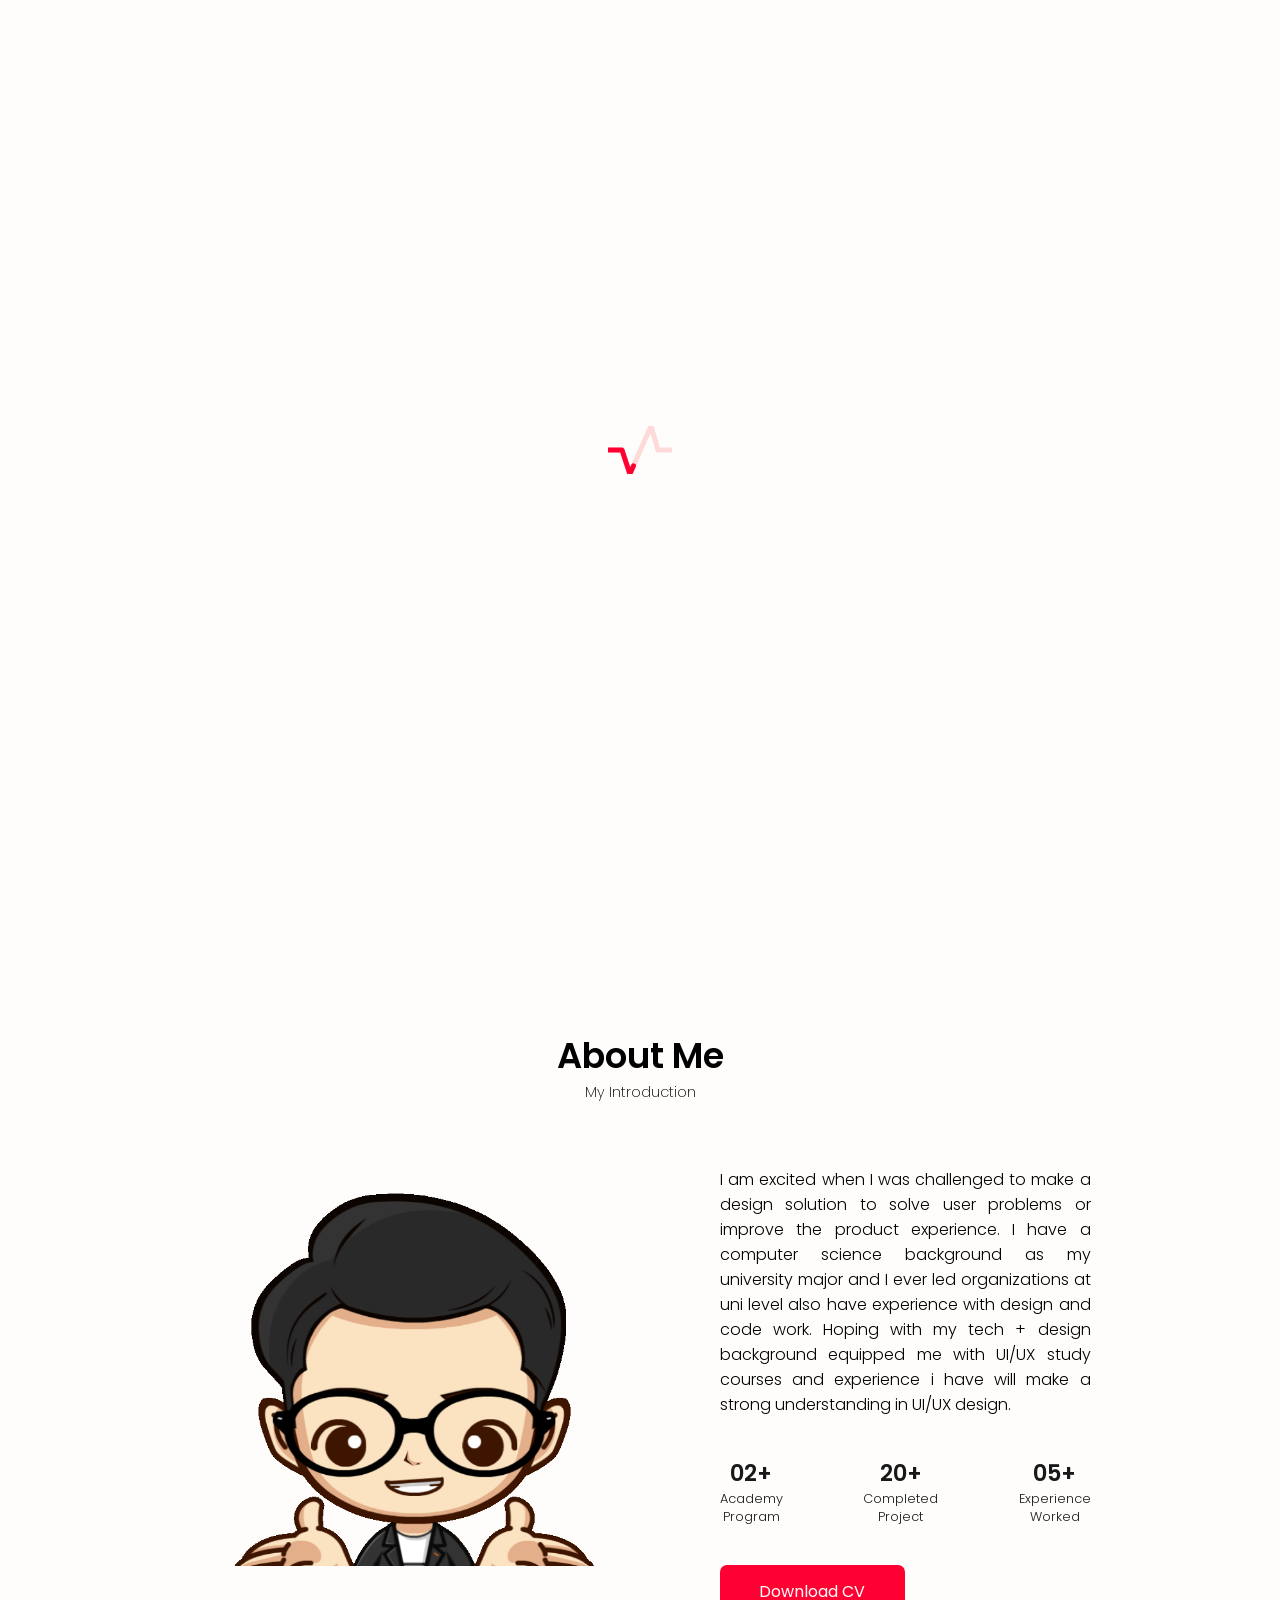
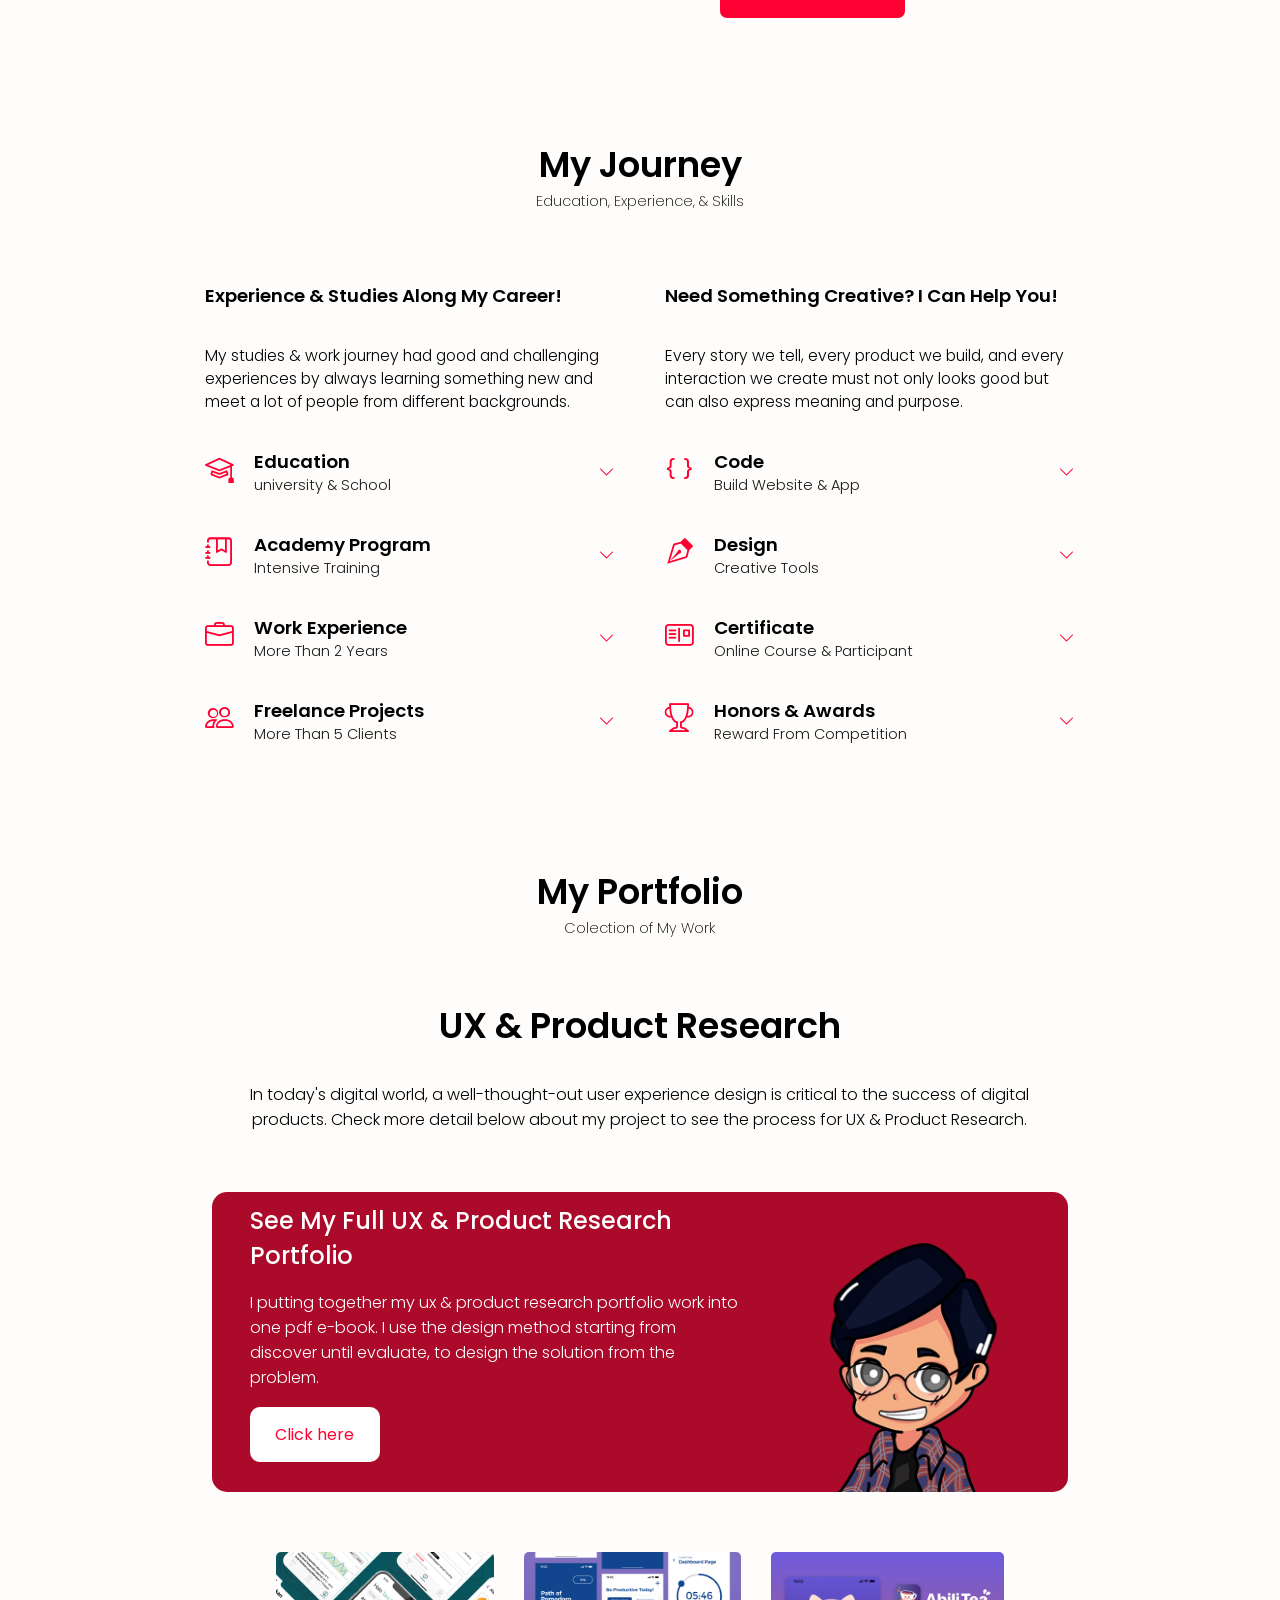
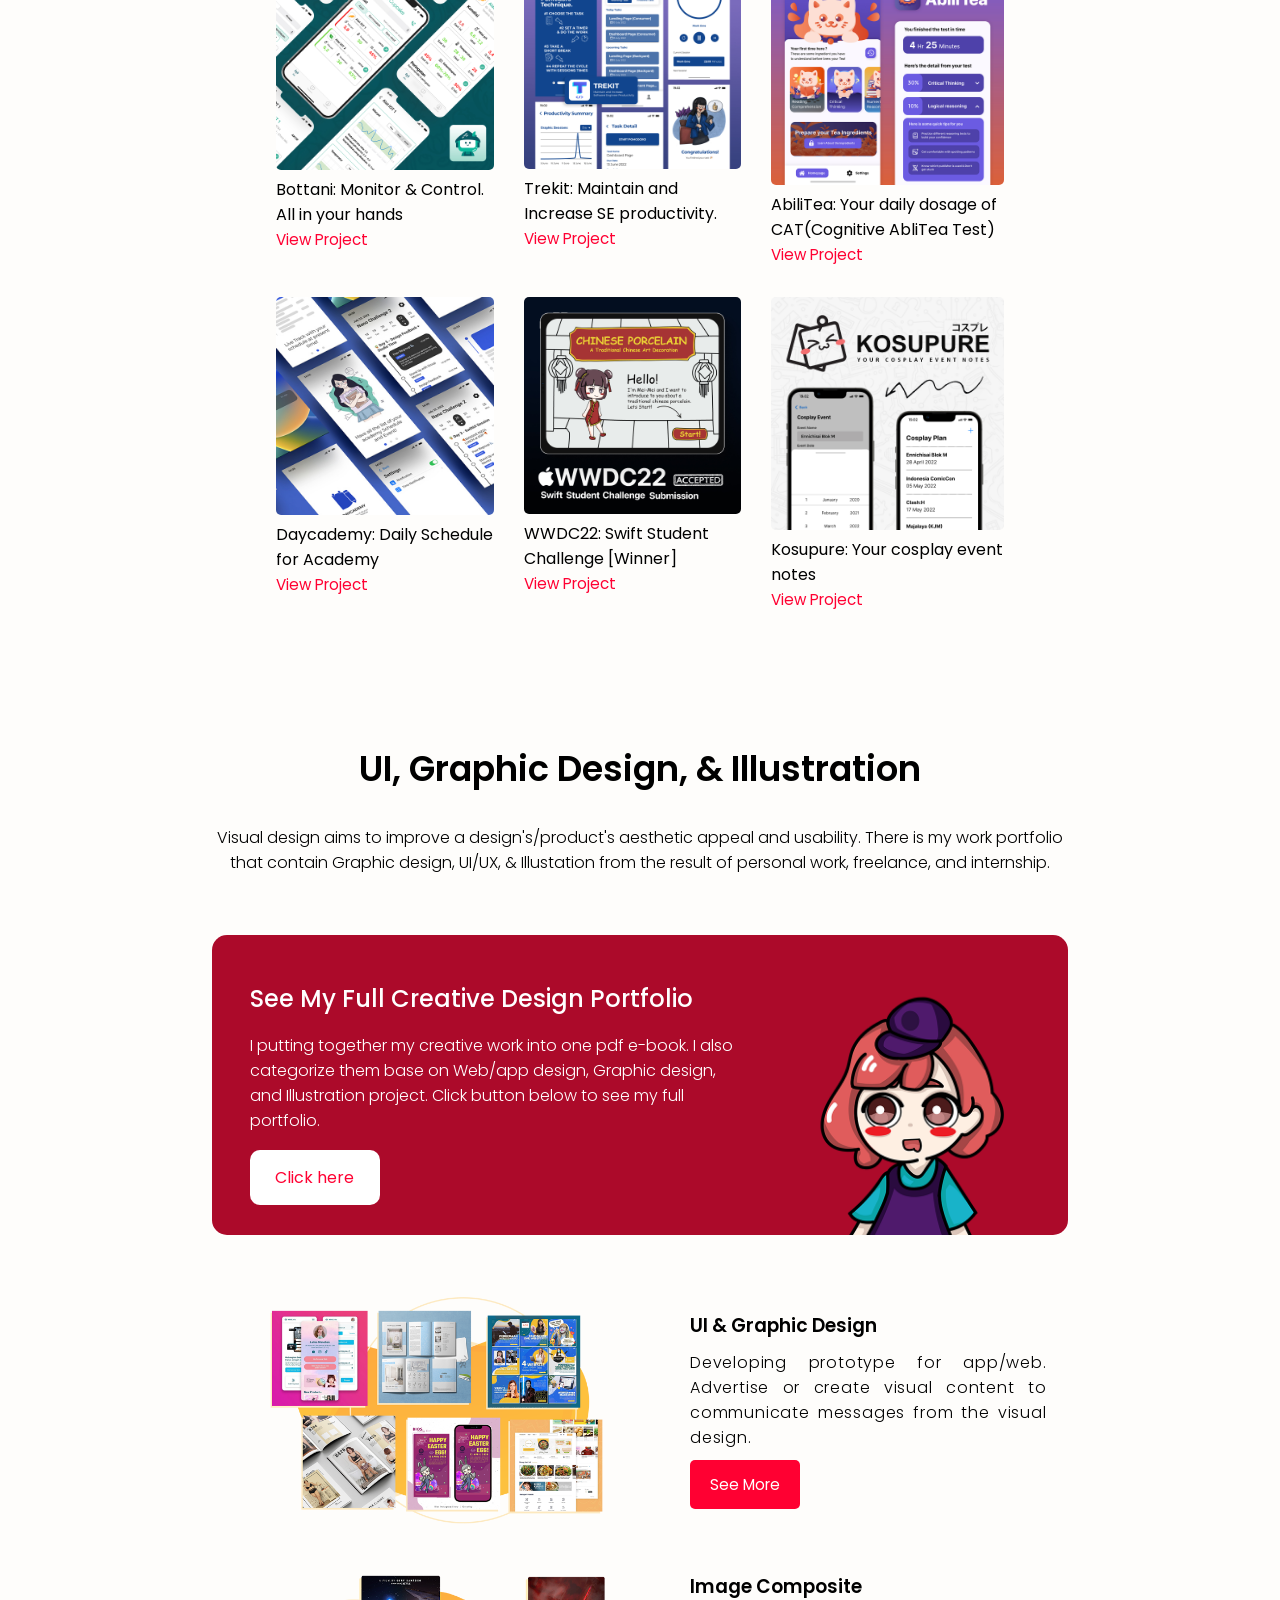
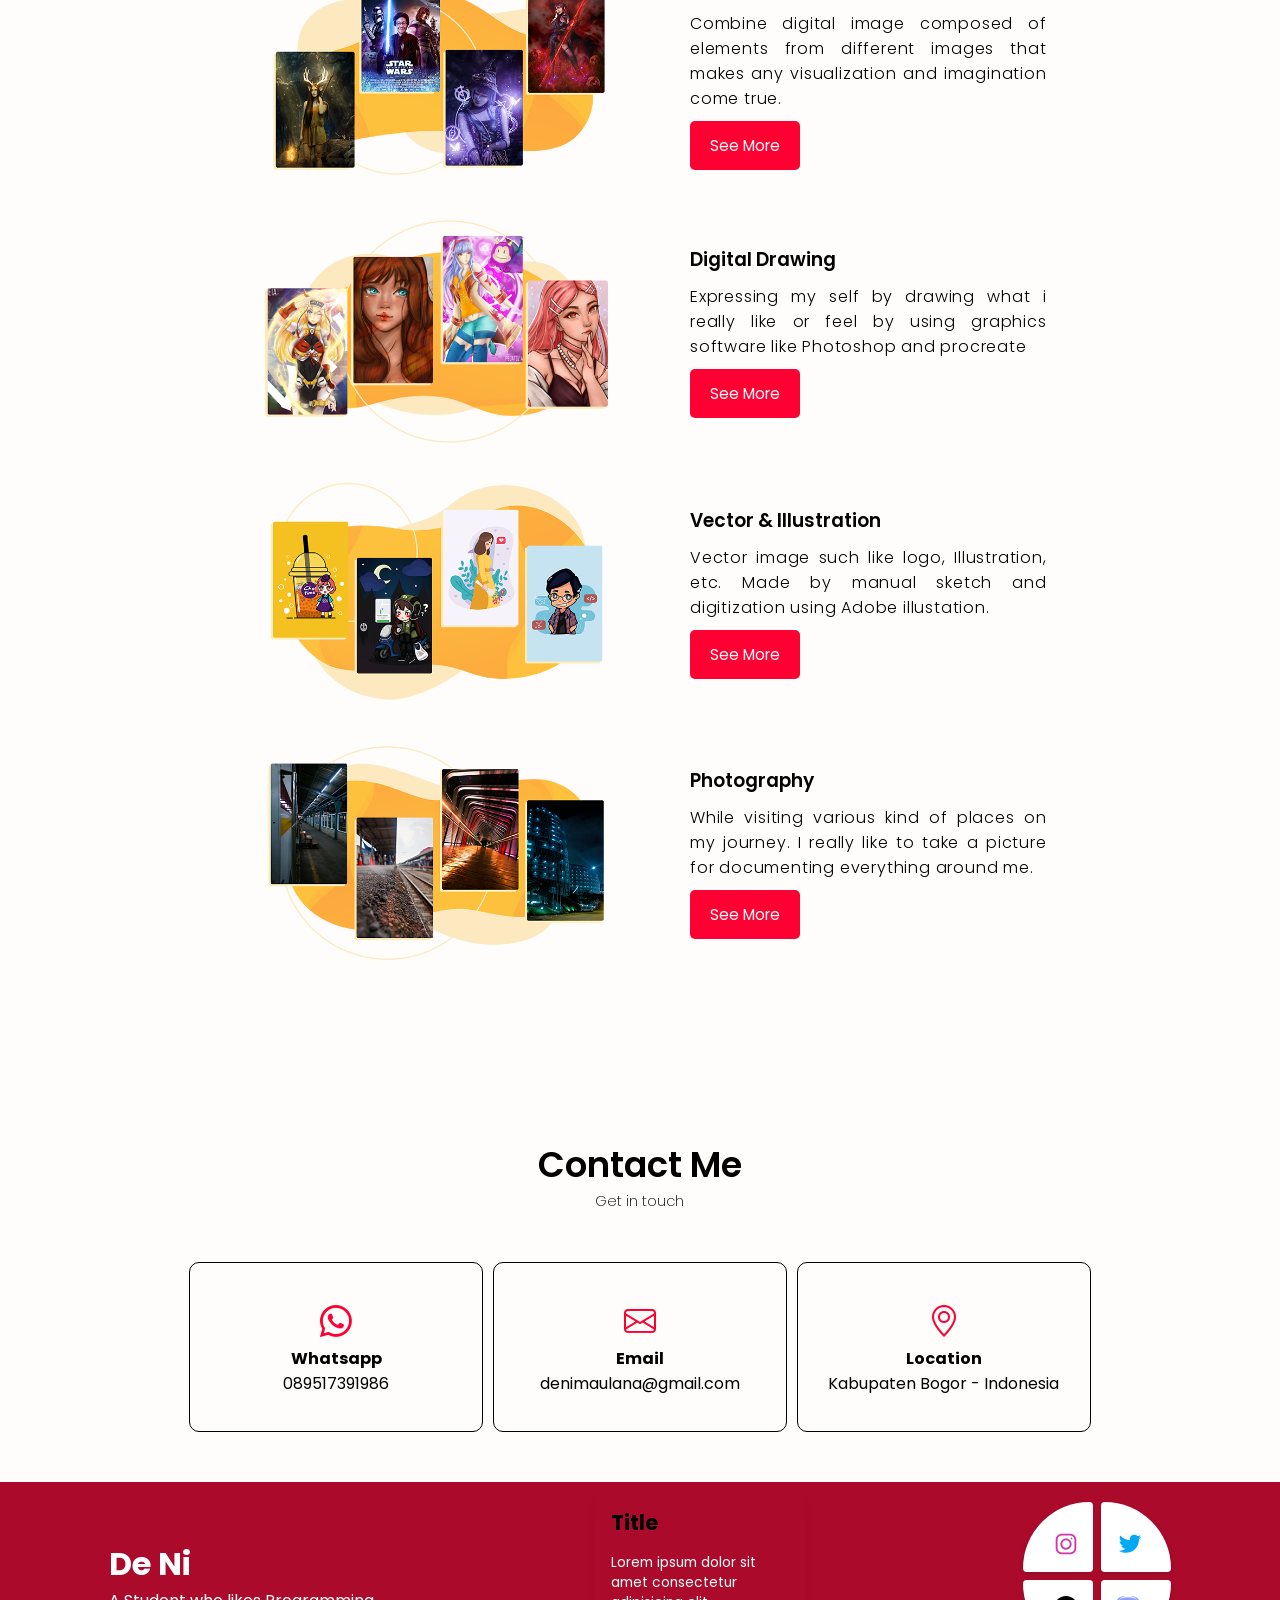
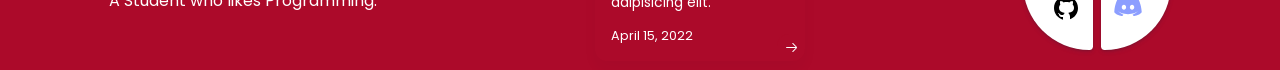
==== index.html @ 09564cfd "update" ====
<!DOCTYPE html>
<html lang="en" class="notranslate" translate="no">
<head>
  <meta charset="UTF-8">
  <meta name="viewport" content="width=device-width, initial-scale=1.0">
  <meta http-equiv="X-UA-Compatible" content="ie=edge">
  <meta name="google" content="notranslate">
  
  
  <!-- Link Font google -->
  <link href="https://fonts.googleapis.com/css2?family=Source+Sans+Pro:ital,wght@0,400;0,700;1,400&display=swap" rel="stylesheet">
  <!-- Ini adalah link icon bootstrap -->
  <link rel="stylesheet" href="https://cdn.jsdelivr.net/npm/bootstrap-icons@1.8.3/font/bootstrap-icons.css">
  <!-- link css -->
  <link rel="stylesheet" href="portfolio.css">
  
  <link rel="shortcut icon" href="img/Profil.jpg " type="image/x-icon">
  <title>Deni Maulana</title>

</head>
<body id="body">

  <!-- Loading -->
  <div class="loading">
    <svg width="64px" height="48px">
        <polyline points="0.157 23.954, 14 23.954, 21.843 48, 43 0, 50 24, 64 24" id="back"></polyline>
        <polyline points="0.157 23.954, 14 23.954, 21.843 48, 43 0, 50 24, 64 24" id="front"></polyline>
    </svg>
  </div>
  
  <!-- navbar -->
  <div class="navigation-mobile">
    <h1 class="font-dark">De <span>Ni</span></h1>
      <ul class="li-mobile filterLi">
        <li><a class="li aktip" href="#body"><i class="bi bi-house-door"></i><br> Home</a></li>
        <li><a class="li" href="#About"><i class="bi bi-person"></i><br> About</a></li>
        <li><a class="li" href="#MyJourney"><i class="bi bi-journal-text"></i><br> My Journey</a></li>
        <li><a class="li" href="#portfolio"><i class="bi bi-collection"></i><br> My Portfolio</a></li>
        <li><a class="li" href="#contact"><i class="bi bi-mailbox2"></i><br> Contact Me</a></li>
      </ul>
      <div class="back"><i class="bi bi-x-circle"></i></div>
      <div class="mode-list">
        <i class="bi bi-moon tombol-mode" ></i>
        <div class="tombol-list"><i class="bi bi-grid"></i></div>
      </div>
  </div>

  <nav>
    <h1>De <span>Ni</span></h1>
    <ul class="filterLi">
      <li ><a class="li aktip" href="#body">Home</a></li>
      <li ><a class="li" href="#About">About</a></li>
      <li ><a class="li" href="#MyJourney">My Journey</a></li>
      <li ><a class="li" href="#portfolio">My Portfolio</a></li>
      <li ><a class="li" href="#contact">Contact Me</a></li>
    </ul>
    <i class="bi bi-moon tombol-mode"></i>  
  </nav>
  
  <div id="Index">

      <!-- =======  LayOut Home  ====== -->
      <div class="container">
        <section class="home">
          <div class="seyHay">
            <div class="icon item1">
              <a href=""><i class="bi bi-linkedin"></i></a>
              <a href=""><i class="bi bi-instagram"></i></a>
              <a href=""><i class="bi bi-facebook"></i></a>
              <a href=""><i class="bi bi-github"></i></a>     
            </div>
            <img src="img/deni.gif" class="item2">
            <div class="data item3">
              <div>
                <h1 class="animasi-ketikan garis">Hi &  Welcome.</h1>
                <span>My name is Deni Maulana.</span>
                <p>A high school Student who likes Programming. I'm specialized in Front'end & Design. I am eager to learn & express my creativity.</p>
              </div>   
              <a href="">My Career Journey <i class="bi bi-forward"></i></a>
            </div>
          </div>
          <div class="scroll-down">
            <a href="#About"><i class="bi bi-mouse"></i> Scroll Down <i class="bi bi-arrow-down"></i></a>  
          </div>
        </section>
      </div>
      <!-- =======  Akhir LayOut ======= Home -->

      <!--  ======= LayOut About  ======= -->
      <div class="container">
        <section id="About" >
          <h1>About Me</h1>
          <center><span>My Introduction</span></center>
          <div class="about-main rata">
            <img src="img/bout.gif" alt="bot">        
            <div class="about-data">
              <p>
                I am excited when I was challenged to make a design solution to solve user problems or improve the product experience. I have a computer science background as my university major and I ever led organizations at uni level also have experience with design and code work. Hoping with my tech + design background equipped me with UI/UX study courses and experience i have will make a strong understanding in UI/UX design.
              </p>
              <div class="data-info">

                <div class="info">
                  <span>02+</span>
                  <span>
                    Academy
                    <br>
                    Program
                  </span>
                </div>
                <div class="info">
                  <span>20+</span>
                  <span>
                    Completed
                    <br>
                    Project
                  </span>
                </div>
                <div class="info">
                  <span>05+</span>
                  <span>
                    Experience
                    <br>
                    Worked
                  </span>
                </div>

              </div>
              <a href="">Download CV <i></i></a>
            </div>
          </div>
        </section>
      </div>
      <!--  ====== Akhir LayOut About  ======= -->

    <!--  ======== LayOut Journey  ======== -->
    <div class="container">
      <section id="MyJourney">
        <h1>My Journey</h1>
        <center><span>Education, Experience, & Skills</span></center>
        <div class="journey-main rata">

          <div class="row">
            <h4>Experience & Studies Along My Career!</h4>  
            <p>
              My studies & work journey had good and challenging experiences by always learning something new and meet a lot of people from different backgrounds.
            </p>
            
            <!-- Journey Education -->
            <div class="journey">
              <i class="bi bi-mortarboard"></i>
              <div class="head-journey">
                <div class="title-journey">
                  <h4>Education <br><span style="font-size: 0.79em;">university & School</span></h4>
                  <i name="education" class="lihat-journey bi bi-chevron-down"></i>
                </div>
                <!--  -->
                <div name="education" class="isi-journey none">
                  <div class="kualifikasi">
                    <div class="kualifikasi-data">
                      <div class="data">
                        <h4>Computer Science</h4>
                        <span>Universitas Multimedia <br>Nusantara</span>
                        <div><i class="bi bi-calendar2-week"></i> Aug 2020  - 2022</div>
                      </div>
                      <a href="#">See More <i style="color: white;" class="bi bi-arrow-right-short"></i></a>
                    </div>
                    <div class="garis-line">
                      <div class="point"></div>
                      <div class="point"></div>
                    </div>
                  </div>
                  <!--  -->
                  <div class="kualifikasi-2">
                    <div class="kualifikasi-data">
                      <div class="data">
                        <h4>Natural Science</h4>
                        <span>SMA - Yos Sudarso</span>
                        <div><i class="bi bi-calendar2-week"></i> Aug 2020  - 2022</div>
                      </div>
                    </div>
                  </div>
                </div>
              </div>
            </div>

            <!-- Journey Academy -->
            <div class="journey">
              <i class="bi bi-journal-bookmark"></i>
              <div class="head-journey">
                <div class="title-journey">
                  <h4>Academy Program<br><span style="font-size: 0.79em;">Intensive Training</span></h4>
                  <i name="academy-program" class="lihat-journey bi bi-chevron-down"></i>
                </div>
                <!--  -->
                <div name="academy-program" class="isi-journey none">
                  <div class="kualifikasi">
                    <div class="kualifikasi-data">
                      <div class="data">
                        <h4>COHORT '22</h4>
                        <span>Apple Developer<br>Academy</span>
                        <div><i class="bi bi-calendar2-week"></i> Mar 2022 - Dec 2022</div>
                      </div>
                      <a href="#">See More <i style="color: white;" class="bi bi-arrow-right-short"></i></a>
                    </div>
                    <div class="garis-line">
                      <div class="point"></div>
                      <div class="point"></div>
                    </div>
                  </div>
                  <!--  -->
                  <div class="kualifikasi-2">
                    <div class="kualifikasi-data">
                      <div class="data">
                        <h4>Skypreneur Program Batch 8
                        </h4>
                        <span>Skystar Ventures</span>
                        <div><i class="bi bi-calendar2-week"></i>  Feb 2021 - Oct 2021</div>
                      </div>
                      <a href="#">See More <i style="color: white;" class="bi bi-arrow-right-short"></i></a>
                    </div>
                  </div>
                </div>
              </div>
            </div>

            <!-- Journey Work Experience -->
            <div class="journey">
              <i class="bi bi-briefcase"></i>
              <div class="head-journey">
                <div class="title-journey">
                  <h4>Work Experience <br><span style="font-size: 0.79em;">More Than 2 Years</span></h4>
                  <i name="work-experience" class="lihat-journey bi bi-chevron-down"></i>
                </div>
                <!--  -->
                <div name="work-experience" class="isi-journey none">
                  <div class="work-data">
                    <div class="data">
                      <h4>See All My Work Experience</h4>
                      <span>On Linkedin . Click Button Below</span>
                      <div><i class="tgl bi bi-calendar2-week"></i> 2020 - 2022</div>
                    </div>
                    <a href="#">See More <i style="color: white;" class="bi bi-arrow-right-short"></i></a>
                  </div>

                  <div class="kualifikasi">
                    <div class="kualifikasi-data">
                      <div class="data">
                        <h4>Graphic & UI/UX <br>Designer</h4>
                        <span>WannaBestart . Self<br>Employed</span>
                        <div><i class="bi bi-calendar2-week"></i> Jan 2021 - 2022</div>
                      </div>
                      <a href="#">See More <i style="color: white;" class="bi bi-arrow-right-short"></i></a>
                    </div>
                    <div class="garis-line">
                      <div class="point"></div>
                      <div class="point"></div>
                    </div>
                    <div class="kualifikasi-data">
                      <div class="data">
                        <h4>Fullstack Web <br>Developer</h4>
                        <span>PT FGX INDONESIA. <br>Internship</span>
                        <div><i class="bi bi-calendar2-week"></i> Mar 2022 - Dec 2022</div>
                      </div>
                      <a href="#">See More <i style="color: white;" class="bi bi-arrow-right-short"></i></a>
                    </div>
                  </div>
                  <div class="kualifikasi-data">
                    <div class="data">
                      <h4>Graphic Designer</h4>
                      <span>PT FGX INDONESIA . <br>Internship</span>
                      <div><i class="tgl bi bi-calendar2-week"></i>  June 2020 - Aug 2020</div>
                    </div>
                    <a href="#">See More <i style="color: white;" class="bi bi-arrow-right-short"></i></a>
                  </div>
                </div>
              </div>
            </div>

            <!-- Journey Freelance -->
            <div class="journey">
              <i class="bi bi-people"></i>
              
              <div class="head-journey">
                <div class="title-journey">
                  <h4>Freelance Projects <br><span style="font-size: 0.79em;">More Than 5 Clients</span></h4>
                  <i name="freelance" class="lihat-journey bi bi-chevron-down"></i>
                </div>
                <!--  -->
                <div name="freelance" class="isi-journey none">
                  <div class="work-data">
                    <div class="data">
                      <h4>See All My Freelance Work</h4>
                      <span>On Nation . Click Button Below</span>
                      <div><i class="tgl bi bi-calendar2-week"></i> 2020 - 2022</div>
                    </div>
                    <a href="#">See More <i style="color: white;" class="bi bi-arrow-right-short"></i></a>
                  </div>

                  <div class="kualifikasi">
                    <div class="kualifikasi-data">
                      <div class="data">
                        <h4>Website & Graphic <br>Designer</h4>
                        <span>Alamindo Sejahtera<br>Perkasa . Freelance</span>
                        <div><i class="bi bi-calendar2-week"></i> Jan 2021 - 2022</div>
                      </div>
                      <a href="#">See More <i style="color: white;" class="bi bi-arrow-right-short"></i></a>
                    </div>
                    <div class="garis-line">
                      <div class="point"></div>
                      <div class="point"></div>
                    </div>
                    <div class="kualifikasi-data">
                      <div class="data">
                        <h4>Graphic Designer</h4>
                        <span>Pabel Indonesia .</span>
                        <div><i class="bi bi-calendar2-week"></i> Mar 2022 - Dec 2022</div>
                      </div>
                      <a href="#">See More <i style="color: white;" class="bi bi-arrow-right-short"></i></a>
                    </div>
                  </div>
                  <div class="kualifikasi">
                    <div class="kualifikasi-data">
                      <div class="data">
                        <h4>User Interface <br>Designer</h4>
                        <span>Outfitnesia . Freelance</span>
                        <div><i class="tgl bi bi-calendar2-week"></i>  June 2020 - Aug 2020</div>
                      </div>
                      <a href="#">See More <i style="color: white;" class="bi bi-arrow-right-short"></i></a>
                    </div>
                    <div>
                     
                    </div>
                    <div class="kualifikasi-data">
                      <div class="data">
                        <h4>Illustrator & <br>Graphic Designer</h4>
                        <span>M-Plan . Freelance</span>
                        <div><i class="tgl bi bi-calendar2-week"></i>  June 2020 - Aug 2020</div>
                      </div>
                      <a href="#">See More <i style="color: white;" class="bi bi-arrow-right-short"></i></a>
                    </div>
                  </div>
                  
                </div>
              </div>
            </div>


          </div>

          <div class="row">
            <h4>Need Something Creative? I Can Help You!</h4>
            <p>
              Every story we tell, every product we build, and every interaction we create must not only looks good but can also express meaning and purpose.
            </p>

            <!-- skil code -->
            <div class="journey">
              <i class="bi bi-braces"></i>
              <div class="head-journey">
                <div class="title-journey">
                  <h4>Code <br><span style="font-size: 0.79em;">Build Website & App</span></h4>
                  <i name="code" class="lihat-journey bi bi-chevron-down"></i>
                </div>
                <!--  -->
                <div name="code" class="isi-journey none">
                  <div class="row">
                    <div class="col">
                      <div class="name-skil">
                        <p>HTML</p><p>Competent</p>
                      </div>
                      <div class="persentase">
                        <div class="persen persen-html"></div>
                      </div>
                    </div>

                    <div class="col">
                      <div class="name-skil">
                        <p>CSS</p><p>Advanced Beginer</p> 
                      </div>
                      <div class="persentase">
                        <div class="persen persen-css"></div>
                      </div>
                    </div>

                    <div class="col">
                      <div class="name-skil">
                        <p>Javascript</p><p>Beginner</p>  
                      </div>
                      <div class="persentase">
                        <div class="persen persen-js"></div>
                      </div>
                    </div>

                    <div class="col">
                      <div class="name-skil">
                        <p>C++</p><p>Beginner</p> 
                      </div>
                      <div class="persentase">
                        <div class="persen persen-cpp"></div>
                      </div>
                    </div>
                  </div>
                </div>
              </div>
            </div>

            <!-- skil design -->
            <div class="journey">
              <i class="bi bi-vector-pen"></i>
              <div class="head-journey">
                <div class="title-journey">
                  <h4>Design <br><span style="font-size: 0.79em;">Creative Tools</span></h4>
                  <i name="design" class="lihat-journey bi bi-chevron-down"></i>
                </div>
                <!--  -->
                <div name="design" class="isi-journey none">
                  <div class="row">
                    <div class="col">
                      <div class="name-skil">
                        <p>Design Thinking</p><p>Beginner</p>
                      </div>
                      <div class="persentase">
                        <div class="persen persen-html"></div>
                      </div>
                    </div>

                    <div class="col">
                      <div class="name-skil">
                        <p>Figma</p><p>Beginner</p> 
                      </div>
                      <div class="persentase">
                        <div class="persen persen-css"></div>
                      </div>
                    </div>

                    <div class="col">
                      <div class="name-skil">
                        <p>Photoshop</p><p>Beginner</p>  
                      </div>
                      <div class="persentase">
                        <div class="persen persen-js"></div>
                      </div>
                    </div>

                    <div class="col">
                      <div class="name-skil">
                        <p>Corel Draw</p><p>Beginner</p> 
                      </div>
                      <div class="persentase">
                        <div class="persen persen-cpp"></div>
                      </div>
                    </div>
                  </div>
                </div>
              </div>
            </div>

            <!-- certificate -->
            <div class="journey">
              <i class="bi bi-postcard"></i>
              <div class="head-journey">
                <div class="title-journey">
                  <h4>Certificate <br><span style="font-size: 0.79em;">Online Course & Participant</span></h4>
                  <i name="Certificate" class="lihat-journey bi bi-chevron-down"></i>
                </div>
                <!--  -->
                <div name="Certificate" class="isi-journey none">

                  <div class="kualifikasi">
                    <div class="kualifikasi-data">
                      <div class="data">
                        <h4>Shopee Product & <br>Design Challenge</h4>
                        <span>Shopee</span>
                        <div><i class="bi bi-calendar2-week"></i> Jan 2021 - 2022</div>
                      </div>
                      <a href="#">See More <i style="color: white;" class="bi bi-arrow-right-short"></i></a>
                    </div>
                    <div class="garis-line">
                      <div class="point"></div>
                      <div class="point"></div>
                    </div>
                    <div class="kualifikasi-data">
                      <div class="data">
                        <h4>Google UX Design <br>Specialization</h4>
                        <span>Google . <br>TM8H532AR7YW</span>
                        <div><i class="bi bi-calendar2-week"></i> Mar 2022 - Dec 2022</div>
                      </div>
                      <a href="#">See More <i style="color: white;" class="bi bi-arrow-right-short"></i></a>
                    </div>
                  </div>
                  <div class="kualifikasi">
                    <div class="kualifikasi-data">
                      <div class="data">
                        <h4>Full-Stack Website <br>Laravel Vue JS</h4>
                        <span>Build With Angga . <br>dqPad3ukSO</span>
                        <div><i class="tgl bi bi-calendar2-week"></i>  June 2020 - Aug 2020</div>
                      </div>
                      <a href="#">See More <i style="color: white;" class="bi bi-arrow-right-short"></i></a>
                    </div>
                    <div>
                     
                    </div>
                    <div class="kualifikasi-data">
                      <div class="data">
                        <h4>Fundamentals of <br>Digital Marketing</h4>
                        <span>Google . KVU SFD A3W</span>
                        <div><i class="tgl bi bi-calendar2-week"></i>  June 2020 - Aug 2020</div>
                      </div>
                      <a href="#">See More <i style="color: white;" class="bi bi-arrow-right-short"></i></a>
                    </div>
                  </div>
                  
                </div>
              </div>
            </div>

            <!-- Honors Awards-->
            <div class="journey">
              <i class="bi bi-trophy"></i>
              <div class="head-journey">
                <div class="title-journey">
                  <h4>Honors & Awards <br><span style="font-size: 0.79em;">Reward From Competition</span></h4>
                  <i name="awards" class="lihat-journey bi bi-chevron-down"></i>
                </div>
                
                <div name="awards" class="isi-journey none">
                  <div class="kualifikasi">
                    <div class="kualifikasi-data">
                      <div class="data">
                        <h4>Apple WWDC22 - <br>Swift Student <br>Challenge Winner <br>(International)</h4>
                        <span>Apple</span>
                        <div><i class="bi bi-calendar2-week"></i> Aug 2020  - 2022</div>
                      </div>
                      <a href="#">See More <i style="color: white;" class="bi bi-arrow-right-short"></i></a>
                    </div>
                  </div>
                </div>
              </div>
            </div>

          </div>
        </div>
      </section>
    </div> 
    <!--  ======= Akhir LayOut journey  ======= -->

    <!-- =====  LayOut Portfolio  ====== -->
    <div class="container">
      <section id="portfolio" class="rata">
        <h1>My Portfolio</h1>
        <center><span>Colection of My Work</span></center>

        <div class="row">
          <h1>UX & Product Research</h1>
          <p>
            In today's digital world, a well-thought-out user experience design is critical to the success of digital products. Check more detail below about my project to see the process for UX & Product Research.
          </p>
          <div class="content-main">
            <div class="content">
              <h2>See My Full UX & Product Research Portfolio</h2>
              <p>
                I putting together my ux & product research portfolio work into one pdf e-book. I use the design method starting from discover until evaluate, to design the solution from the problem.
              </p>
              <a href="">Click here</a>
            </div>
            <img src="img/project2.png" alt="">
          </div>
          <div class="main-col">
            <div class="col">
              <img src="img/Bottani.jpg" alt="">
              <h4>Bottani: Monitor & Control. All in your hands</h4>
              <a href="">View Project</a>
            </div>
            <div class="col">
              <img src="img/Trekit.jpg" alt="">
              <h4>Trekit: Maintain and Increase SE productivity.</h4>
              <a href="">View Project</a>
            </div>
            <div class="col">
              <img src="img/AbiliTea.png" alt="">
              <h4>AbiliTea: Your daily dosage of CAT(Cognitive AbliTea Test)</h4>
              <a href="">View Project</a>
            </div>
            <div class="col">
              <img src="img/Daycademy.jpg" alt="">
              <h4>Daycademy: Daily Schedule for Academy</h4>
              <a href="">View Project</a>
            </div>
            <div class="col">
              <img src="img/ChinesePorcelain.jpg" alt="">
              <h4>WWDC22: Swift Student Challenge [Winner]</h4>
              <a href="">View Project</a>
            </div>
            <div class="col">
              <img src="img/Kosupure.jpg" alt="">
              <h4>Kosupure: Your cosplay event notes</h4>
              <a href="">View Project</a>
            </div>
          </div>
        </div>

        <div class="row">
          <h1>UI, Graphic Design, & Illustration</h1>
          <p>
            Visual design aims to improve a design's/product's aesthetic appeal and usability. There is my work portfolio that contain Graphic design, UI/UX, & Illustation from the result of personal work, freelance, and internship.
          </p>
          <div class="content-main">
            <div class="content">
              <h2>See My Full Creative Design Portfolio</h2>
              <p>
                I putting together my creative work into one pdf e-book. I also categorize them base on Web/app design, Graphic design, and Illustration project. Click button below to see my full portfolio.
              </p>
              <a href="">Click here</a>
            </div>
            <img src="img/project.png" alt="">
          </div>
          <div class="main-col">
            <div class="col">
              <img src="img/designport_pic5.png" alt="">
              <div>
                <h3>UI & Graphic Design</h3>
                <p>Developing prototype for app/web. Advertise or create visual content to communicate messages from the visual design.</p>
                <a href="">See More</a>
              </div>
            </div>
            <div class="col">
              <img src="img/designport_pic4.png" alt="">
              <div>
                <h3>Image Composite</h3>
                <p>Combine digital image composed of elements from different images that makes any visualization and imagination come true.</p>
                <a href="">See More</a>
              </div>
            </div>
            <div class="col">
              <img src="img/designport_pic3.png" alt="">
              <div>
                <h3>Digital Drawing</h3>
                <p>Expressing my self by drawing  what i really like or feel by using graphics software like Photoshop and procreate</p>
                <a href="">See More</a>
              </div>
            </div>
            <div class="col">
              <img src="img/designport_pic2.png" alt="">
              <div>
                <h3>Vector & Illustration</h3>
                <p>Vector image such like logo, Illustration, etc. Made by manual sketch and digitization using Adobe illustation.</p>
                <a href="">See More</a>
              </div>
            </div>
            <div class="col">
              <img src="img/designport_pic1.png" alt="">
              <div>
                <h3>Photography</h3>
                <p>While visiting various kind of places on my journey. I really like to take a picture for documenting everything around me.</p>
                <a href="">See More</a>
              </div>
            </div>
          </div>
        </div>

      </section>
    </div>
    <!-- ===== Akhir  LayOut Portfolio  ====== -->

    <!-- ===== Awal  LayOut Contact Us  ====== -->
    <div class="container">
      <section id="contact" class="rata">
        <h1>Contact Me</h1>
        <center><span>Get in touch</span></center>
        <div class="row">
          <div class="col">
            <i class="bi bi-whatsapp"></i>
            <div>
              <h4>Whatsapp</h4>
              <span>089517391986</span>
            </div>
          </div>
          <div class="col">
            <i class="bi bi-envelope"></i>
            <div>
              <h4>Email</h4>
              <span>denimaulana@gmail.com</span>
            </div>
          </div>
          <div class="col">
            <i class="bi bi-geo-alt"></i>
            <div>
              <h4>Location</h4>
              <span>Kabupaten Bogor - Indonesia</span>
            </div>
          </div>
        </div>
        
      </section>
    </div>
    <!-- ===== Akhir  LayOut Contact Us  ====== -->

  </div>

  <footer>
    <div class="col">
      <h1>De Ni</h1>
      <p>A Student who likes Programming.</p>
    </div>
    <div class="col">
      <div class="card">
        <h3 class="card__title">Title
        </h3>
        <p class="card__content">Lorem ipsum dolor sit amet consectetur adipisicing elit. </p>
        <div class="card__date">
            April 15, 2022
        </div>
        <div class="card__arrow">
            <svg xmlns="http://www.w3.org/2000/svg" fill="none" viewBox="0 0 24 24" height="15" width="15">
                <path fill="#fff" d="M13.4697 17.9697C13.1768 18.2626 13.1768 18.7374 13.4697 19.0303C13.7626 19.3232 14.2374 19.3232 14.5303 19.0303L20.3232 13.2374C21.0066 12.554 21.0066 11.446 20.3232 10.7626L14.5303 4.96967C14.2374 4.67678 13.7626 4.67678 13.4697 4.96967C13.1768 5.26256 13.1768 5.73744 13.4697 6.03033L18.6893 11.25H4C3.58579 11.25 3.25 11.5858 3.25 12C3.25 12.4142 3.58579 12.75 4 12.75H18.6893L13.4697 17.9697Z"></path>
            </svg>
        </div>
      </div>
    </div>
    <div class="col">
      <div class="main">
        <div class="up">
          <button class="card1">
            <svg xmlns="http://www.w3.org/2000/svg" xmlns:xlink="http://www.w3.org/1999/xlink" viewBox="0,0,256,256" width="30px" height="30px" fill-rule="nonzero" class="instagram"><g fill-rule="nonzero" stroke="none" stroke-width="1" stroke-linecap="butt" stroke-linejoin="miter" stroke-miterlimit="10" stroke-dasharray="" stroke-dashoffset="0" font-family="none" font-weight="none" font-size="none" text-anchor="none" style="mix-blend-mode: normal"><g transform="scale(8,8)"><path d="M11.46875,5c-3.55078,0 -6.46875,2.91406 -6.46875,6.46875v9.0625c0,3.55078 2.91406,6.46875 6.46875,6.46875h9.0625c3.55078,0 6.46875,-2.91406 6.46875,-6.46875v-9.0625c0,-3.55078 -2.91406,-6.46875 -6.46875,-6.46875zM11.46875,7h9.0625c2.47266,0 4.46875,1.99609 4.46875,4.46875v9.0625c0,2.47266 -1.99609,4.46875 -4.46875,4.46875h-9.0625c-2.47266,0 -4.46875,-1.99609 -4.46875,-4.46875v-9.0625c0,-2.47266 1.99609,-4.46875 4.46875,-4.46875zM21.90625,9.1875c-0.50391,0 -0.90625,0.40234 -0.90625,0.90625c0,0.50391 0.40234,0.90625 0.90625,0.90625c0.50391,0 0.90625,-0.40234 0.90625,-0.90625c0,-0.50391 -0.40234,-0.90625 -0.90625,-0.90625zM16,10c-3.30078,0 -6,2.69922 -6,6c0,3.30078 2.69922,6 6,6c3.30078,0 6,-2.69922 6,-6c0,-3.30078 -2.69922,-6 -6,-6zM16,12c2.22266,0 4,1.77734 4,4c0,2.22266 -1.77734,4 -4,4c-2.22266,0 -4,-1.77734 -4,-4c0,-2.22266 1.77734,-4 4,-4z"></path></g></g></svg>
          </button>
          <button class="card2">
            <svg xmlns="http://www.w3.org/2000/svg" viewBox="0 0 48 48" width="30px" height="30px" class="twitter"><path d="M42,12.429c-1.323,0.586-2.746,0.977-4.247,1.162c1.526-0.906,2.7-2.351,3.251-4.058c-1.428,0.837-3.01,1.452-4.693,1.776C34.967,9.884,33.05,9,30.926,9c-4.08,0-7.387,3.278-7.387,7.32c0,0.572,0.067,1.129,0.193,1.67c-6.138-0.308-11.582-3.226-15.224-7.654c-0.64,1.082-1,2.349-1,3.686c0,2.541,1.301,4.778,3.285,6.096c-1.211-0.037-2.351-0.374-3.349-0.914c0,0.022,0,0.055,0,0.086c0,3.551,2.547,6.508,5.923,7.181c-0.617,0.169-1.269,0.263-1.941,0.263c-0.477,0-0.942-0.054-1.392-0.135c0.94,2.902,3.667,5.023,6.898,5.086c-2.528,1.96-5.712,3.134-9.174,3.134c-0.598,0-1.183-0.034-1.761-0.104C9.268,36.786,13.152,38,17.321,38c13.585,0,21.017-11.156,21.017-20.834c0-0.317-0.01-0.633-0.025-0.945C39.763,15.197,41.013,13.905,42,12.429"></path></svg>
          </button>
        </div>
        <div class="down">
          <button class="card3">
            <svg xmlns="http://www.w3.org/2000/svg" viewBox="0 0 30 30" width="30px" height="30px" class="github">    <path d="M15,3C8.373,3,3,8.373,3,15c0,5.623,3.872,10.328,9.092,11.63C12.036,26.468,12,26.28,12,26.047v-2.051 c-0.487,0-1.303,0-1.508,0c-0.821,0-1.551-0.353-1.905-1.009c-0.393-0.729-0.461-1.844-1.435-2.526 c-0.289-0.227-0.069-0.486,0.264-0.451c0.615,0.174,1.125,0.596,1.605,1.222c0.478,0.627,0.703,0.769,1.596,0.769 c0.433,0,1.081-0.025,1.691-0.121c0.328-0.833,0.895-1.6,1.588-1.962c-3.996-0.411-5.903-2.399-5.903-5.098 c0-1.162,0.495-2.286,1.336-3.233C9.053,10.647,8.706,8.73,9.435,8c1.798,0,2.885,1.166,3.146,1.481C13.477,9.174,14.461,9,15.495,9 c1.036,0,2.024,0.174,2.922,0.483C18.675,9.17,19.763,8,21.565,8c0.732,0.731,0.381,2.656,0.102,3.594 c0.836,0.945,1.328,2.066,1.328,3.226c0,2.697-1.904,4.684-5.894,5.097C18.199,20.49,19,22.1,19,23.313v2.734 c0,0.104-0.023,0.179-0.035,0.268C23.641,24.676,27,20.236,27,15C27,8.373,21.627,3,15,3z"></path></svg>
          </button>
          <button class="card4">
            <svg height="30px" width="30px" viewBox="0 0 48 48" xmlns="http://www.w3.org/2000/svg" class="discord"><path d="M40,12c0,0-4.585-3.588-10-4l-0.488,0.976C34.408,10.174,36.654,11.891,39,14c-4.045-2.065-8.039-4-15-4s-10.955,1.935-15,4c2.346-2.109,5.018-4.015,9.488-5.024L18,8c-5.681,0.537-10,4-10,4s-5.121,7.425-6,22c5.162,5.953,13,6,13,6l1.639-2.185C13.857,36.848,10.715,35.121,8,32c3.238,2.45,8.125,5,16,5s12.762-2.55,16-5c-2.715,3.121-5.857,4.848-8.639,5.815L33,40c0,0,7.838-0.047,13-6C45.121,19.425,40,12,40,12z M17.5,30c-1.933,0-3.5-1.791-3.5-4c0-2.209,1.567-4,3.5-4s3.5,1.791,3.5,4C21,28.209,19.433,30,17.5,30z M30.5,30c-1.933,0-3.5-1.791-3.5-4c0-2.209,1.567-4,3.5-4s3.5,1.791,3.5,4C34,28.209,32.433,30,30.5,30z"></path></svg>
          </button>
        </div>
      </div>
    </div>
  </footer>
  
  
 <script src="app.js"></script>
</body>
</html>
---- portfolio.css ----
@import url('https://fonts.googleapis.com/css2?family=Roboto+Mono:wght@300;400;500;600&display=swap');
@import url('https://fonts.googleapis.com/css2?family=Poppins:wght@200;300;500;600;800;900&display=swap');
*{
  margin: 0;
  padding: 0;
  list-style: none;
  text-decoration: none;
  color: inherit;
  box-sizing: border-box;
  font-family: 'Poppins', sans-serif;
  /* */
}
i{
  font-family: 'Poppins', sans-serif;
  font-weight: 900;
}

:root{
  --utama: #FF0032;
  --bgMode: hsl(41, 60%, 99%);
  --fontMode: hsl(0, 0%, 0%);
  --colorContent: #ac0a2a;
}
.darkMode{
  --bgMode: hsl(250, 28%, 12%);
  --fontMode: hsl(41, 60%, 99%);
  --colorContent: hsl(250,30%,8%);
}
.tombol-mode{
  color: var(--fontMode);
  cursor: pointer;
  font-size: 18px;
}
body{
  background: var(--bgMode);
  width: 100%;
  overflow-x: hidden;
}
.loading{
  z-index: 999;
  background-color: var(--bgMode);
  position: fixed;
  top: 0;
  left: 0;
  right: 0;
  bottom: 0;
  display: flex;
  justify-content: center;
  align-items: center;
}
.loading svg polyline {
    fill: none;
    stroke-width: 5;
    stroke-linecap: round;
    stroke-linejoin: round;
  }
  
  .loading svg polyline#back {
    fill: none;
    stroke: #ff4d5033;
  }
  
  .loading svg polyline#front {
    fill: none;
    stroke: #FF0032;
    stroke-dasharray: 48, 144;
    stroke-dashoffset: 192;
    animation: dash_682 1.4s linear infinite;
  }
  
  @keyframes dash_682 {
    72.5% {
      opacity: 0;
    }
  
    to {
      stroke-dashoffset: 0;
    }
  }
  
::-webkit-scrollbar {height:5px;width: 8px;background: rgb(204, 204, 204);}
::-webkit-scrollbar-thumb {background-color: #A52A2A;-moz-border-radius: 10px;border-radius: 10px;}
#Index{
  max-width: 1350px;
  margin: 10px auto 0 auto;
}
/* mode */

.container{
  position: relative;
  width: 80%;
  margin: 0 auto;
}
.rata{
  width: 88%;
  margin: 0 auto;
}
.scrol{
  width: 100%;
  height: 100%;
  scroll-behavior: smooth;
  overflow-y: auto;
  transition: all 1s;
}
img{
  /* min-width: 200px; */
  max-width: 100%;
  /* height: auto; */
}

/* Awal Bagian navbar */
nav{
  background: var(--bgMode);
  position: sticky;
  top: 0;
  width: 100%;
  display: flex;
  justify-content: space-evenly;
  align-items: center;
  padding: 20px 0;
  z-index: 1;
  box-shadow: 0.2px 0.2px 3px rgb(223, 222, 222);
}
nav h1{
  color: var(--fontMode);
  font-weight: 600;
}
nav ul{
  background: var(--bgMode);
  display: flex;
  gap: 32.5px;
}
nav ul li{
  color: var(--fontMode);
}
nav ul li:hover{
  color: var(--utama);
  font-weight: 600;
}
nav ul li a{
  font-size: 13.5px;
  letter-spacing: 0.3px;
  font-weight: 500;
}
/* Akhir Bagian navbar */

/* Navigation di bagian mobile */
  .navigation-mobile{
    background: var(--bgMode);
    display: none;
    justify-content: space-between;
    align-items: center;
    position: fixed;
    width: 100%;
    min-height: auto;
    bottom: 0;
    padding: 13px 0;
    z-index: 1;
  }
  .navigation-mobile h1{
    color: var(--fontMode);
    font-size: 1.36rem;
  }
  .navigation-mobile ul{
    z-index: 1;
    background: var(--bgMode);
    display: flex;
    justify-content: baseline;
    align-items: center;
    flex-wrap: wrap;
    padding: 20px 20px 40px 20px;
    box-shadow: 0.7px 0.7px 3px gray;
    width: 100%;
    height: 230px;
    position: absolute;
    bottom: -233px;
    left: 0;
    transition: 0.3s;
    gap: 5%;
    border-top-left-radius: 20px;
    border-top-right-radius: 20px;
  }
  .navigation-mobile ul li{
    color: var(--fontMode);
    text-align: center;
    width: 30%;
  }
  .navigation-mobile ul li:hover{
    color: var(--utama);
  }
  .navigation-mobile ul li a{
    width: 30%;
    text-align: center;
    font-size: 0.88em;
  }
  .navigation-mobile ul li a i{
    font-size: 1.2em;
  }
  .aktip{
    color: var(--utama);
    font-weight: 600
  }
  .fontMode{
    color: var(--fontMode);
  }
  .navigation-mobile h1,
  .navigation-mobile .mode-list{
    color: var(--fontMode);
    padding: 0 20px;
  }
  .mode-list .tombol-list{
    cursor: pointer;
    color: var(--fontMode);
  }
  .mode-list{
    display: flex;
    align-items: center;
    gap: 15px;
    font-size: 1.1em;
    font-weight: bold;
  }
  .back{
    display: none;
    position: absolute;
    right: 20px;
    z-index: 99;
    transition: 03s;
    font-size: 1.5em;
    color: var(--utama);
  }
  .show{
    display: flex;
  }
  .none{
    display: none;
  }
  .d{
    transform: translateY(-100%);
  }

/*============ Awal Bagian Home ==============*/
.home{
  width: 100%;
  height: 93vh;
  padding-top: 70px;
}
.seyHay{
  width: 100%;
  display: grid;
  grid-template-areas: 'icon data image';
  align-items: center;
}
.seyHay .item1 { grid-area: icon; }
.seyHay .item2 { grid-area: image; }
.seyHay .item3 { grid-area: data; }
.seyHay .icon{
  display: flex;
  flex-direction: column;
  justify-content: center;
  gap: 20px; 
}
.seyHay .icon i{
  font-size: 18px;
  color: var(--utama);
}
.seyHay img{
  width: 409px;
}
.seyHay .data{
  max-width: 430px;
  display: flex;
  flex-direction: column;
  justify-content: space-between;
  padding: 50px 0;
  padding-left: 3rem;
  gap: 30px;
}
.seyHay .data div{
  display: flex;
  flex-direction: column;
  max-width: 100%;
  position: relative;
}
.seyHay .data a{
  width: 215px;
  font-size: 1em;
  text-align: center;
  padding: 17px 0;
  background-color: var(--utama);
  color: var(--light);
  border-radius: 8px;
  display: flex;
  gap: 10px;
  justify-content: center;
  align-items: center;
  color: hsl(41, 60%, 99%);
}
.seyHay .data .garis{
  display: none;
  position: relative;
  border-right: 3px solid var(--fontMode);
  font-size: 2.8rem;
  font-weight: 500;
  font-family: 'Roboto Mono', monospace;
  color: var(--fontMode);
  max-width: 90%;
  white-space: nowrap;
  overflow: hidden;
  text-align: start;
}.seyHay .data .animasi-ketikan{
  animation: ketikan 2.8s steps(20) 1s 1 normal both,
    kedip 1000ms steps(20) infinite normal;
}
@keyframes ketikan {
  from {
    width: 0;
  } to {
    width: 94%;
  }
}
@keyframes kedip {
  from {
    border-right-color: var(--fontMode);
  } to {
    border-right-color: transparent;
  }
}
.seyHay .data span{
  font-size: 1.2rem;
  letter-spacing: 0.8px;
  margin-bottom: 14px;
  margin-top: -3px;
  color: var(--fontMode);
  font-weight: 400;
}
.seyHay .data p{
  color: var(--fontMode);
  /* opacity: ; */
  font-weight: 300;
}
.scroll-down{
  display: flex;
  align-items: center;
  gap: 3px;
  width: 75%;
  margin: 90px auto 0 auto;
  transition: 0.5s;
}
.scroll-down:hover{
  transform: translateY(5px);
}
.scroll-down a{
  font-size: 0.9em;
  color: var(--fontMode);
  font-weight: 500;
}
.scroll-down i{
  font-size: 1.5em;
  color: var(--utama);
  cursor: pointer;
  font-weight: bold;
}
.scroll-down i:nth-child(3){
  font-size: 0.9em;
}
/*============== Akhir bagian Home ================*/

/* ============== Awal Bagian About =============== */
section#About{
  position: relative;
  width: 100%;
  padding-top: 10px;
  padding-top: 107px;
  overflow-x: hidden;
}
.container section h1{
  text-align: center;
  color: var(--fontMode);
  font-size: 2.2em;
  font-weight: 600;
}
.container section center{
  font-weight: 200;
  color: var(--fontMode);
  font-size: 0.9em;
}
.about-main{
  display: flex;
  align-items: center;
  justify-content: space-between;
  gap: 80px;
  padding: 0px 0;
}
.about-main img{
  height: 100%;
  width: 50%;
  padding: 0 20px;
}
.about-data{
  display: flex;
  flex-direction: column;
  gap: 39px;
  width: 50%;
  margin-top: 4rem;
}
.about-data p{
  text-align: center;
  color: var(--fontMode);
  opacity: 1;
  font-weight: 300;
  text-align: justify;
  font-size: 1em;
}
.about-data .data-info{
  display: flex;
  justify-content: space-between;
}
.data-info .info{
  color: var(--fontMode);
  font-weight: 300;
  opacity: 0.9;
  display: flex;
  flex-direction: column;
  text-align: center;
}
.data-info .info span:nth-child(1){
  font-weight: 600;
  font-size: 1.4em;
}
.data-info .info span:nth-child(2){
  font-size: 0.8em;
}
.about-data a{
  color: white;
  width: 185px;
  text-align: center;
  padding: 14px 0;
  border-radius: 7px;
  background-color: var(--utama);
}
/* ============== Akhir Bagian About =============== */


/* ============== Awal Bagian Journey =============== */
section#MyJourney{
  padding-top: 100px;
  margin: 20px 0;
  overflow: hidden;
}
#MyJourney span{
  font-size: 1em;
}
.journey-main{
  display: flex;
  gap: 50px;
  margin: 70px auto 0 auto;
  width: 85%;
}
.journey-main .row{
  width: 50%;
  display: flex;
  flex-direction: column;
  gap: 35px;
}
.journey-main .row h4{
  font-size: 1.15em;
  font-weight: 600;
  color: var(--fontMode);
}
.journey-main .row p{
  font-size: 0.98rem;
  font-weight: 300;
  color: var(--fontMode);
}
.journey{
  display: flex;
  gap: 20px;
  height: auto;
}
.journey i:nth-child(1){
  font-size: 1.8em;
  color: var(--utama);
}
.head-journey {
  width: 100%;
  display: flex;
  flex-direction: column;
  gap: 30px; 
}
.title-journey{
  display: flex;
  width: 100%;
  justify-content: space-between;
  align-items: center;
}
.title-journey h4{
  font-size: 1.15em;
  font-weight: 600;
  color: var(--fontMode);
  display: flex;
  flex-direction: column;
  justify-content: center;
}
.title-journey h4 span{
  font-size: 10px;
  font-weight: 300;
  opacity: 0.9;
}
.title-journey i{
  font-weight: 600;
  color: var(--utama);
  cursor: pointer;
  transition: 0.3s;
}
.selengkapnya{
  transform: rotate(180deg);
  transition: 0.3s;
}
.isi-journey{
  flex-direction: column;
}
.journey:nth-child(5) .isi-journey{
  gap: 20px;
}
.journey:nth-child(6) .isi-journey{
  gap: 20px;
}
.isi-journey .kualifikasi{
  display: flex;
  width: 100%;
  gap: 5px;
}
.journey:nth-child(5) .isi-journey .kualifikasi,
.journey:nth-child(6) .isi-journey .kualifikasi{
  justify-content: space-between;
  gap: 40px;
}

.journey:nth-child(5) .isi-journey .kualifikasi .garis-line,
.journey:nth-child(6) .isi-journey .kualifikasi .garis-line{
  height: 115%;
}
.isi-journey .kualifikasi-data{
  color: var(--fontMode);
  display: flex;
  flex-direction: column;
  align-items: flex-start;
  gap: 20px;
  width: 45%;
}
.isi-journey .kualifikasi-data .data{
  display: flex;
  flex-direction: column;
  justify-content: center;
}
.isi-journey .work-data{
  color: var(--fontMode);
  display: flex;
  flex-direction: column;
  align-items: flex-start;
  gap: 20px;
  width: 100%;
}
.isi-journey .kualifikasi-data .data i,
.work-data .data .bi-calendar2-week{
  font-size: 1em;
  color: var(--fontMode);
}
.kualifikasi-data h4,
.work-data h4{
  font-size: 1em;
}
.kualifikasi-data span,
.work-data span{
  font-size: 0.95em;
  font-weight: 300;
}
.kualifikasi-data div,
.work-data div{
  font-size: 0.9em;
  font-weight: 300;
  opacity: 0.9;
}
.kualifikasi-data a,
.work-data a{
  font-size: 0.8em;
  color: hsl(41, 60%, 99%);
  background: var(--utama);
  border-radius: 10px;
  display: flex;
  align-items: center;
  justify-content: center;
  width: 120px;
  height: 50px;
}
.kualifikasi-data a i{
  font-size: 0.7em;
}
.isi-journey .garis-line{
  width: 1px;
  height: 100%;
  background-color: var(--utama);
  position: relative;
  display: flex;
  justify-content: center;
}
.isi-journey .point{
  width: 13px;
  height: 13px;
  background: var(--utama);
  border-radius: 50%;
}
.isi-journey .garis-line .point:nth-child(1){
  position: absolute;
  top: 0;
}
.isi-journey .garis-line .point:nth-child(2){
  position: absolute;
  bottom: -10px;
}
.kualifikasi-2{
  display: flex;
  justify-content: flex-end;
}
.kualifikasi-2 .point{
  width: 13px;
  height: 13px;
  background: var(--utama);
}

/*  */
.isi-journey .row{
  width: 100%;
  display: flex;
  flex-direction: column;
  gap: 20px;
}
.isi-journey .col{
  display: flex;
  flex-direction: column;
  gap: 10px;
}
.isi-journey .col .name-skil{
  display: flex;
  justify-content: space-between;
  color: var(--fontMode);
}
.isi-journey .col .name-skil p{
  font-size: 1em;
  font-weight: 500;
}
.isi-journey .col .name-skil p:nth-child(2){
  font-weight: 300;
}
.isi-journey .col .persentase{
  width: 100%;
  height: 5px;
  background-color: #ff00334f;
}
.isi-journey .col .persentase .persen{
  height: 5px;
  background: var(--utama);
}
.persen-html{
  width: 70%;
}
.persen-css{
  width: 50%;
}
.persen-js{
  width: 60%;
}
.persen-cpp{
  width: 40%;
}
/* ============== Akhir Bagian Journey =============== */

/* ============== Awal LayOuting Portfolio =============== */
#portfolio{
  padding-top: 100px;
 
}
#portfolio .row{
  width: 95%;
  margin: 0 auto;
  display: flex;
  flex-direction: column;
  gap: 60px;
  margin-bottom: 70px;
}
#portfolio .row h1{
  margin: 60px 0 -30px 0;
}
#portfolio .row p{
  text-align: center;
  font-weight: 300;
  color: var(--fontMode);
}
#portfolio .row .content-main{
  background: var(--colorContent);
  /* background: #83041e; */
  border-radius: 15px;
  height: 300px;
  display: flex;
  justify-content: center;
  align-items: flex-end;
  gap: 50px;
  overflow: hidden;
}

#portfolio .row .content-main img{
  height: 250px;
}
#portfolio .row .content-main .content{
  width: 58%;
  display: flex;
  flex-direction: column;
  justify-content: center;
  gap: 17px;
  margin-bottom: 30px;
}
#portfolio .row .content-main .content h2{
  font-size: 1.5em;
  font-weight: 500;
  color: white;
}
#portfolio .row .content-main .content p {
  color: white;
  text-align: start;
}
#portfolio .row .content-main .content a{
  background-color: white;
  color: var(--utama);
  width: 130px;
  height: 55px;
  display: flex;
  align-items: center;
  justify-content: center;
  border-radius: 10px;
}
#portfolio .main-col{
  width: 85%;
  margin: 0 auto;
  display: grid;
  grid-template-areas: 
  'col1 col2 col3'
  'col4 col5 col6'
  ;
  gap: 30px;
}
#portfolio .main-col .col:nth-child(1){
  grid-area: col1;
}
#portfolio .main-col .col:nth-child(2){
  grid-area: col2;
}
#portfolio .main-col .col:nth-child(3){
  grid-area: col3;
}
#portfolio .main-col .col:nth-child(4){
  grid-area: col4;
}
#portfolio .main-col .col:nth-child(5){
  grid-area: col5;
}
#portfolio .main-col .col:nth-child(6){
  grid-area: col6;
}
#portfolio .row:nth-child(3) .main-col .col img{
  max-height: 245px;
  width: 250px;
  border-radius: 5px;
}
#portfolio .main-col h4{
  font-weight: 400;
  color: var(--fontMode);
}
#portfolio .main-col a{
  font-weight: 400;
  color: var(--utama);
  font-size: 0.95em;
}
#portfolio .row:nth-child(4) .main-col{
  width: 95%;
  display: flex;
  flex-direction: column;
}
#portfolio .row:nth-child(4) .main-col .col{
  /* display: grid;
  grid-template-areas: 'img tex'; */
  display: flex;
  gap: 50px;
}
#portfolio .row:nth-child(4) .main-col .col img{
  grid-area: img;
  width: 50%;
  height: 100%;
  padding: 0 30px;
}
#portfolio .row:nth-child(4) .main-col .col div{
  grid-area: tex;
  width: 50%;
  display: flex;
  flex-direction: column;
  justify-content: center;
  align-items: flex-start;
  gap: 10px;
  color: var(--fontMode);
}

#portfolio .row:nth-child(4) .main-col .col div h3{
  font-weight: 600;
}
#portfolio .row:nth-child(4) .main-col .col div p{
  text-align: justify;
  letter-spacing: 0.8px;
  
}
#portfolio .row:nth-child(4) .main-col .col div a{
  text-align: center;
  background: var(--utama);
  color: white;
  padding: 13px 20px;
  border-radius: 5px;
}
/* ============== Akhir LayOuting Portfolio =============== */


/* ============== Awal LayOuting Contact =============== */
section#contact{
  padding-top : 100px;
}
section#contact .row{
  display: flex;
  justify-content: center;align-items: center;
  gap: 10px;
  margin: 50px 0;
 
}
#contact .row .col{
  border: 0.2px solid var(--fontMode);
  border-radius: 10px;
  width: 300px;
  height: 170px;
  display: flex;
  flex-direction: column;
  align-items: center;
  justify-content: center;
  transition: 0.5s;
}
#contact .row .col:hover{
  box-shadow: -22px 20px 1px 2px var(--colorContent);
/* -webkit-box-shadow: -22px 20px 28px 22px rgba(186,177,177,0.4);
-moz-box-shadow: -22px 20px 28px 22px rgba(186,177,177,0.4); */
  border: none;
  z-index: 1;
}
#contact .row .col div{
  text-align: center;
  color: var(--fontMode);
}
#contact .row .col i{
  color: var(--utama);
  font-size: 2em;
  
}
/* ============== Akhir LayOuting Contact =============== */

/* ============== Awal LayOuting Footer =============== */
footer{
  background: var(--colorContent);
  display: flex;
  justify-content: space-around;
  align-items: center;
  color: white;
}
/* this card is inspired form this - https://georgefrancis.dev/ */

.card {
  --border-radius: 0.75rem;
  --primary-color: #ac0a2a;
  --secondary-color: white;
  width: 210px;
  font-family: "Arial";
  padding: 1rem;
  cursor: pointer;
  border-radius: var(--border-radius);
  
  box-shadow: 0px 8px 16px 0px rgb(0 0 0 / 3%);
  position: relative;
}

.card > * + * {
  margin-top: 1.1em;
}

.card .card__content {
  color: var(--secondary-color);
  font-size: 0.86rem;
}

.card .card__title {
  padding: 0;
  color: var(--fontMode);
  font-size: 1.3rem;
  font-weight: bold;
}

.card .card__date {
  color: white;
  font-size: 0.8rem;
}

.card .card__arrow {
  position: absolute;
  background: var(--primary-color);
  padding: 0.4rem;
  border-top-left-radius: var(--border-radius);
  border-bottom-right-radius: var(--border-radius);
  bottom: 0;
  right: 0;
  transition: 0.2s;
  display: flex;
  justify-content: center;
  align-items: center;
}

.card svg {
  transition: 0.2s;
}

/* hover */
.card:hover .card__title {
  color: white;
  text-decoration: underline;
}

.card:hover .card__arrow {
  background: #111;
}

.card:hover .card__arrow svg {
  transform: translateX(3px);
}
 footer .main {
  display: flex;
  flex-direction: column;
  gap: 0.5em;
  padding: 20px 0;
}
.up {
  display: flex;
  flex-direction: row;
  gap: 0.5em;
}

.down {
  display: flex;
  flex-direction: row;
  gap: 0.5em;
}

.card1 {
  width: 70px;
  height: 70px;
  outline: none;
  border: none;
  background: white;
  border-radius: 90px 5px 5px 5px;
  box-shadow: rgba(50, 50, 93, 0.25) 0px 2px 5px -1px, rgba(0, 0, 0, 0.3) 0px 1px 3px -1px;
  transition: .2s ease-in-out;
}

.instagram {
  margin-top: 1.5em;
  margin-left: 1.2em;
  fill: #cc39a4;
}

.card2 {
  width: 70px;
  height: 70px;
  outline: none;
  border: none;
  background: white;
  border-radius: 5px 90px 5px 5px;
  box-shadow: rgba(50, 50, 93, 0.25) 0px 2px 5px -1px, rgba(0, 0, 0, 0.3) 0px 1px 3px -1px;
  transition: .2s ease-in-out;
}

.twitter {
  margin-top: 1.5em;
  margin-left: -.9em;
  fill: #03A9F4;
}

.card3 {
  width: 70px;
  height: 70px;
  outline: none;
  border: none;
  background: white;
  border-radius: 5px 5px 5px 90px;
  box-shadow: rgba(50, 50, 93, 0.25) 0px 2px 5px -1px, rgba(0, 0, 0, 0.3) 0px 1px 3px -1px;
  transition: .2s ease-in-out;
}

.github {
  margin-top: -.6em;
  margin-left: 1.2em;
}

.card4 {
  width: 70px;
  height: 70px;
  outline: none;
  border: none;
  background: white;
  border-radius: 5px 5px 90px 5px;
  box-shadow: rgba(50, 50, 93, 0.25) 0px 2px 5px -1px, rgba(0, 0, 0, 0.3) 0px 1px 3px -1px;
  transition: .2s ease-in-out;
}

.discord {
  margin-top: -.9em;
  margin-left: -1.2em;
  fill: #8c9eff;
}

.card1:hover {
  cursor: pointer;
  scale: 1.1;
  background-color: #cc39a4;
}

.card1:hover .instagram {
  fill: white;
}

.card2:hover {
  cursor: pointer;
  scale: 1.1;
  background-color: #03A9F4;
}

.card2:hover .twitter {
  fill: white;
}

.card3:hover {
  cursor: pointer;
  scale: 1.1;
  background-color: black;
}

.card3:hover .github {
  fill: white;
}

.card4:hover {
  cursor: pointer;
  scale: 1.1;
  background-color: #8c9eff;
}

.card4:hover .discord {
  fill: white;
}







/*============== Media screen Ipad  */
@media(max-width: 1170px){
  .home{
    height: auto;
  }
  .container{
    width: 90%;
    margin: 0 auto;
  }
}

@media(max-width: 1000px){
  .container {
    width: 94%;
  }
  .container section h1{
    font-size: 1.6em;
  }
  .rata{
    width: 100% ;
  }
  nav{
    gap: 1rem;
    justify-content: space-between;
    width: 100%;
    margin: 0 auto;
    padding: 25px;
  }
  .seyHay .data{
    width: 100%;
    max-width: 370px;
    padding: 40px 0;
    padding-left: 2.2rem;
    margin-right: 1rem;
    gap: 25px;
  }
  .seyHay .data h1{
    font-size: 2em;
  }
  .seyHay .data .garis{
    font-size: 2em;
    max-width: 75%;
  }
  .seyHay .data span{
    font-size: 1.15rem;
  }
  .seyHay .data p{
    line-height: 1.5em;
    font-weight: 300;
  }
  .seyHay .data a{
    max-width: 100%;
    font-size: 0.9em;
    padding: 18px 0;
  }

  .about-main{
    gap: 50px;
  }
  .about-main img{
    padding: 0 0px;
  }
  
  #portfolio .row{
    width: 100%;
  }
  #portfolio .row .content-main .content{
    width: 50%;
  }
  #portfolio .row .content-main .content p{
    font-size: 13px;
  }
  #portfolio .row .content-main .content h2{
    font-size: 1.2em;
  }
  #portfolio .main-col{
    width: 94%;
    gap: 25px;
  }
  #portfolio .row:nth-child(3) .main-col .col img{
    max-height: 200px;
    width: 250px;
    border-radius: 5px;
  }
  #portfolio .row:nth-child(4) .main-col .col{
    display: flex;
    gap: 25px;
  }
  #portfolio .row:nth-child(4) .main-col .col img{
   padding: 0;
  }
  #portfolio .row:nth-child(4) .main-col .col div p{
   font-size: 15px;
  }
}

/*============== Media screen Mobile  */
@media(max-width: 700px) {
  .container{
    width: 90%;
  }
  /* ================== Awal bagian Home =============== */
  .navigation-mobile{
    display: flex;
  }

  nav{
    display: none;
    gap: 0;
  }
  .home{
    margin-bottom: 50px;
  }
  .seyHay{
    width: 100%;
    display: grid;
    grid-template-areas: 
    'icon image'
    'data data';
    align-items: center;
    justify-content: center;
    padding: 0 12px;
  }
  .seyHay .icon{
    gap: 18px;
  }
  .seyHay img{
    padding: 5px 5px 0 45px;
  }
  .seyHay .data{
    display: flex;
    flex-direction: column;
    justify-content: space-between;
    padding-left: 0;
  }

  .seyHay .data .garis{
    font-size: 2em;
    max-width: 81%;
  }
  .seyHay .data span{
    font-size: 1rem;
  }
  .seyHay .data a{
    width: 220px;
    font-size: 1em;
  }
  .scroll-down{
    display: none;
  }
  /* =============== Akhir BAgian Home =============== */

  /* ============== Awal Bagian About =============== */
  section#About{
    width: 100%;
    padding: 0;
    padding-top: 10px;
    margin-bottom: 70px;
  }
  section#About h1{
    text-align: center;
    color: var(--fontMode);
    font-size: 1.5em;
    font-weight: 500;
  }
  section#About center{
    font-weight: 200;
    color: var(--fontMode);
    font-size: 0.8em;
  }
  .about-main{
    width: 100%;
    display: flex;
    flex-direction: column;
    gap: 20px;
    padding: 20px 0;
  }
  .about-main img{
    width: 100%;
  }
  .about-data{
    display: flex;
    flex-direction: column;
    gap: 50px;
    width: 100%;
  }
  .about-data p{
    text-align: center;
    color: var(--fontMode);
    opacity: 1;
    font-weight: 300;
  }
  .about-data .data-info{
    display: flex;
    justify-content: space-evenly;
  }
  .data-info .info{
    color: var(--fontMode);
    font-weight: 300;
    opacity: 0.9;
    display: flex;
    flex-direction: column;
    text-align: center;
  }
  .data-info .info span:nth-child(1){
    font-weight: bold;
    font-size: 1.3em;
  }
  .data-info .info span:nth-child(2){
    font-size: 0.8em;
  }
  .about-data a{
    width: 50%;
    margin: 0 auto;
  }
  .rata {
    width: 100%;
  }
  /* ============== Akhir Bagian About =============== */

  /* ============== Awal Bagian Journey =============== */
  section#MyJourney{
    padding-top: 10px;
    margin-bottom: 100px;
  }
  .journey-main{
    flex-direction: column;
  }
  .journey-main .row{
    width: 100%;
  }
  /* ============== Akhir Bagian Journey =============== */

  /* ============== Awal Bagian Portfolio =============== */
  #portfolio{
    padding-top: 10px;
    margin-bottom: 100px;
  }
  #portfolio .row h1{
    margin: 30px auto -10px auto;
  }
  #portfolio h1{
    font-size: 1.5em;
    width: 90%;
    text-align: center;
    margin: 0 auto;
  }
  #portfolio .row p{
    width: 90%;
    margin: 0 auto;
  }
  #portfolio .row{
    width: 100%;
    gap: 30px;
  }
  #portfolio .row .content-main{
    flex-direction: column;
    border-radius: 0px;
    height: auto;
    align-items: center;
    gap: 0;
    margin-bottom: 50px;
  }
  #portfolio .row .content-main .content{
    flex-direction: column;
    border-radius: 0px;
    width: 90%;
    padding: 50px 0 0 0;
  }
  #portfolio .row .content-main .content p{
    font-size: medium;
    text-align: justify;
    width: 100%;
  }
  .container:nth-child(4){
    width: 100%;
  }
  #portfolio .main-col{
    width: 90%;
    margin: 0 auto;
    display: grid;
    grid-template-areas: 
    'col1 col2'
    'col3 col4'
    'col5 col6'
    ;
    gap: 20px;
  }
  #portfolio .row:nth-child(3) .main-col .col img{
    height: 160px;
  }
  #portfolio .row:nth-child(4) .main-col .col{
    flex-direction: column;
    gap: 10px;
  }
  #portfolio .row:nth-child(4) .main-col .col img{
    width: 90%;
    margin: 0 auto;
  }
  #portfolio .row:nth-child(4) .main-col .col div{
    width: 85%;
    margin: 0 auto;
  }
  #portfolio .row:nth-child(4) .main-col .col div p{
    width: 100%;
  }
  /* ============== Akhir Bagian Portfolio =============== */

  section#contact .row{
    flex-direction: column;
  }
}
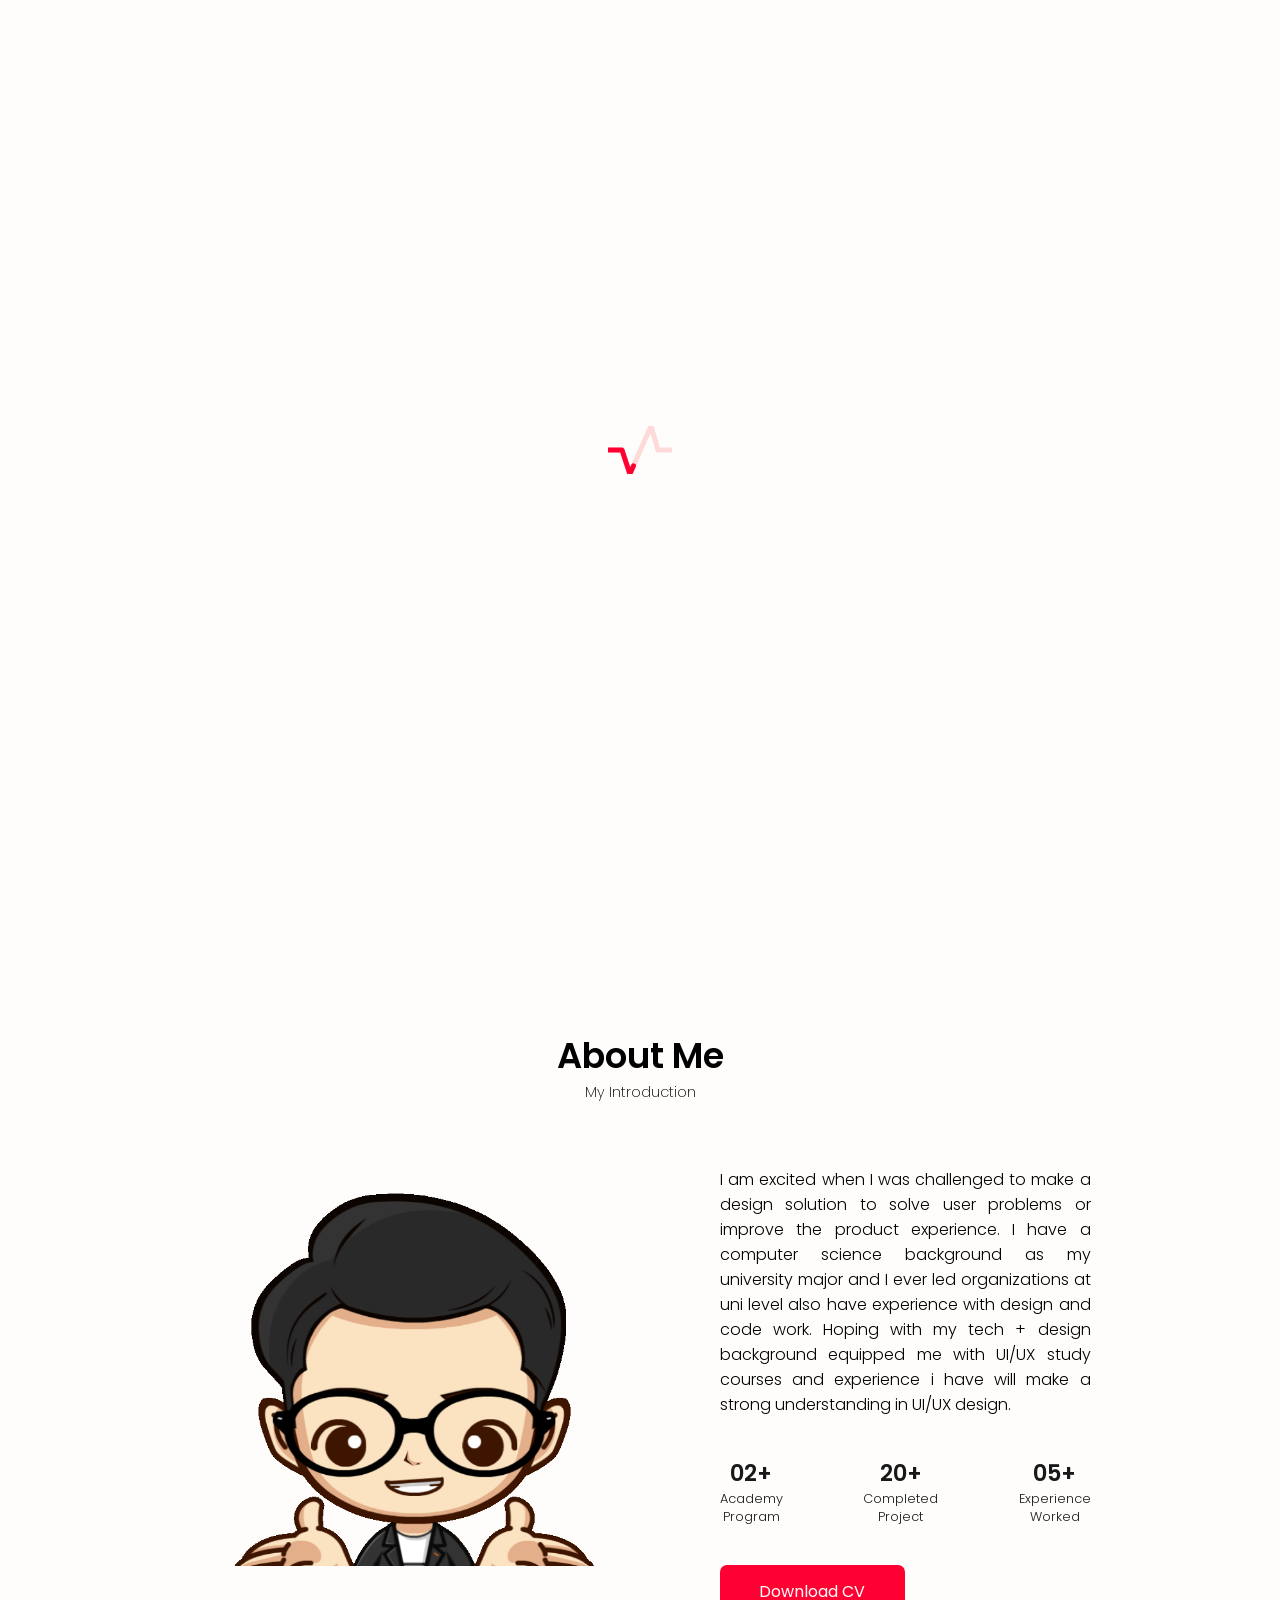
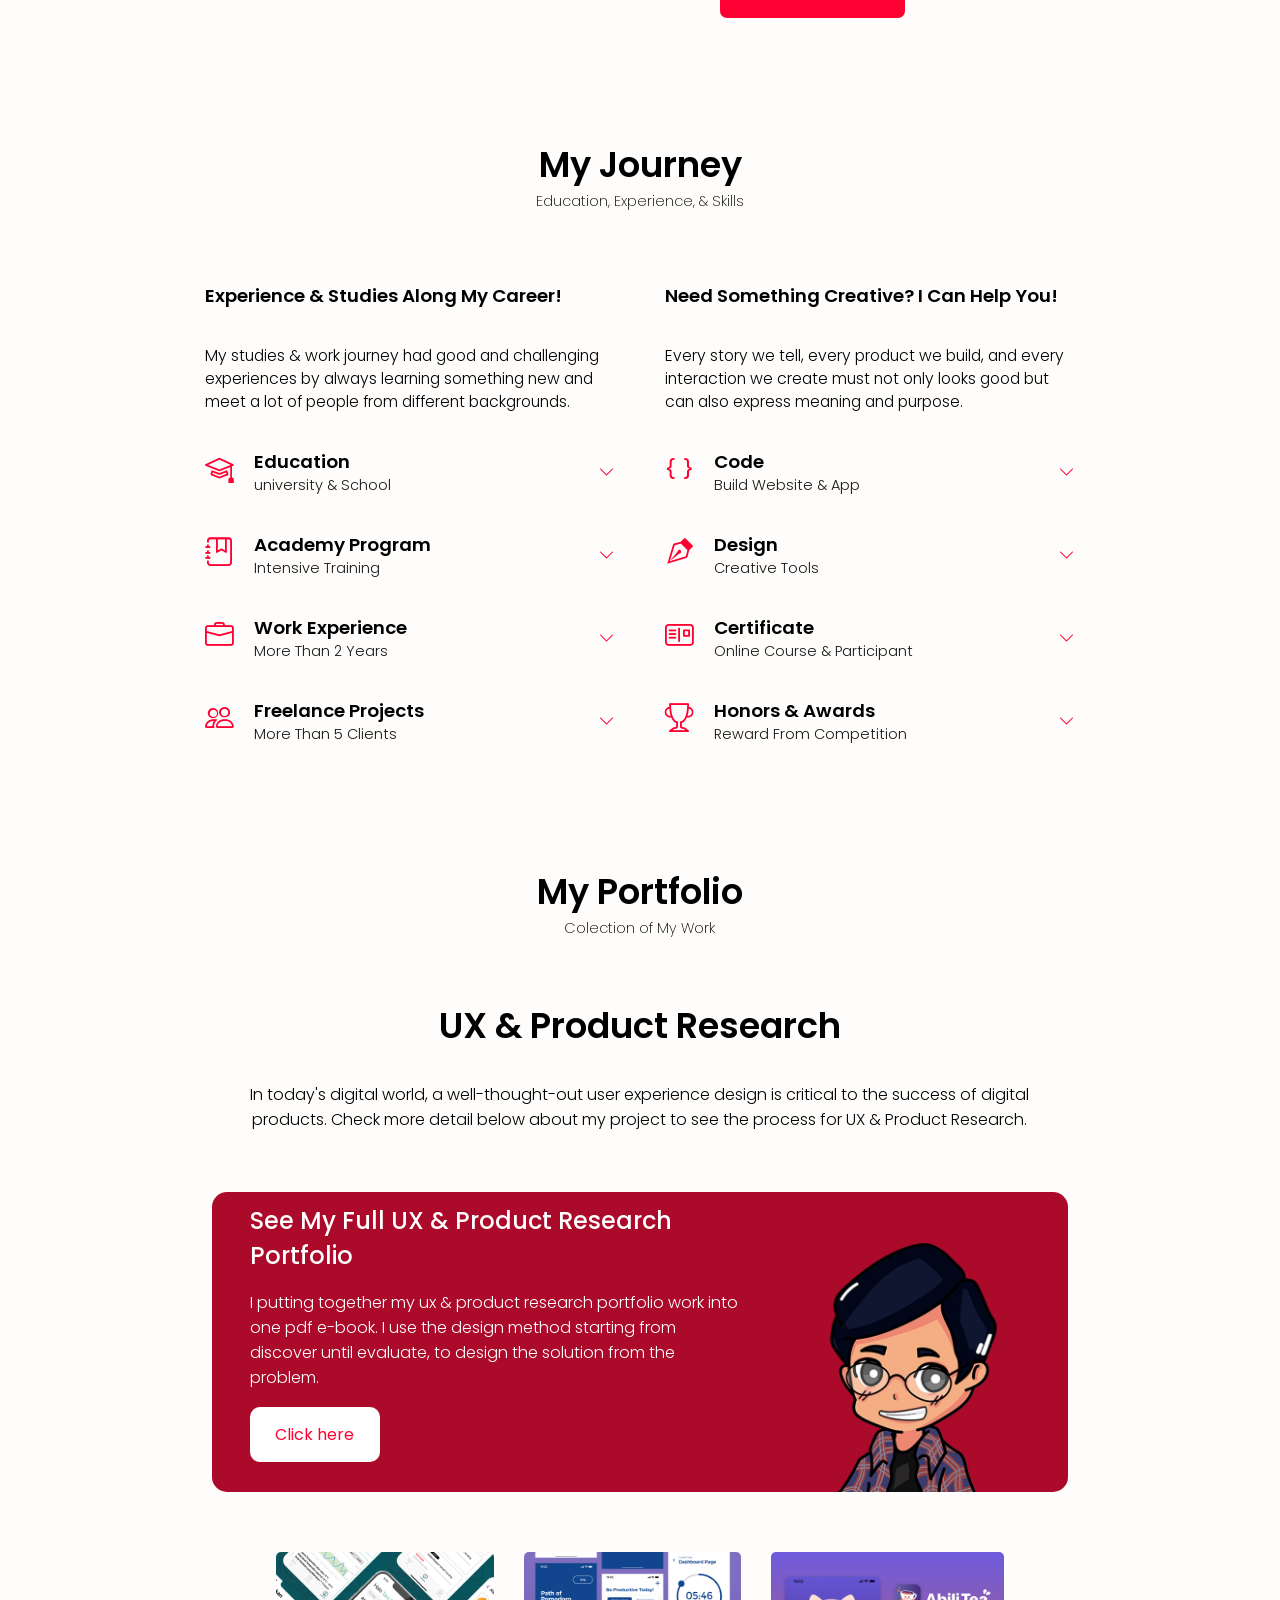
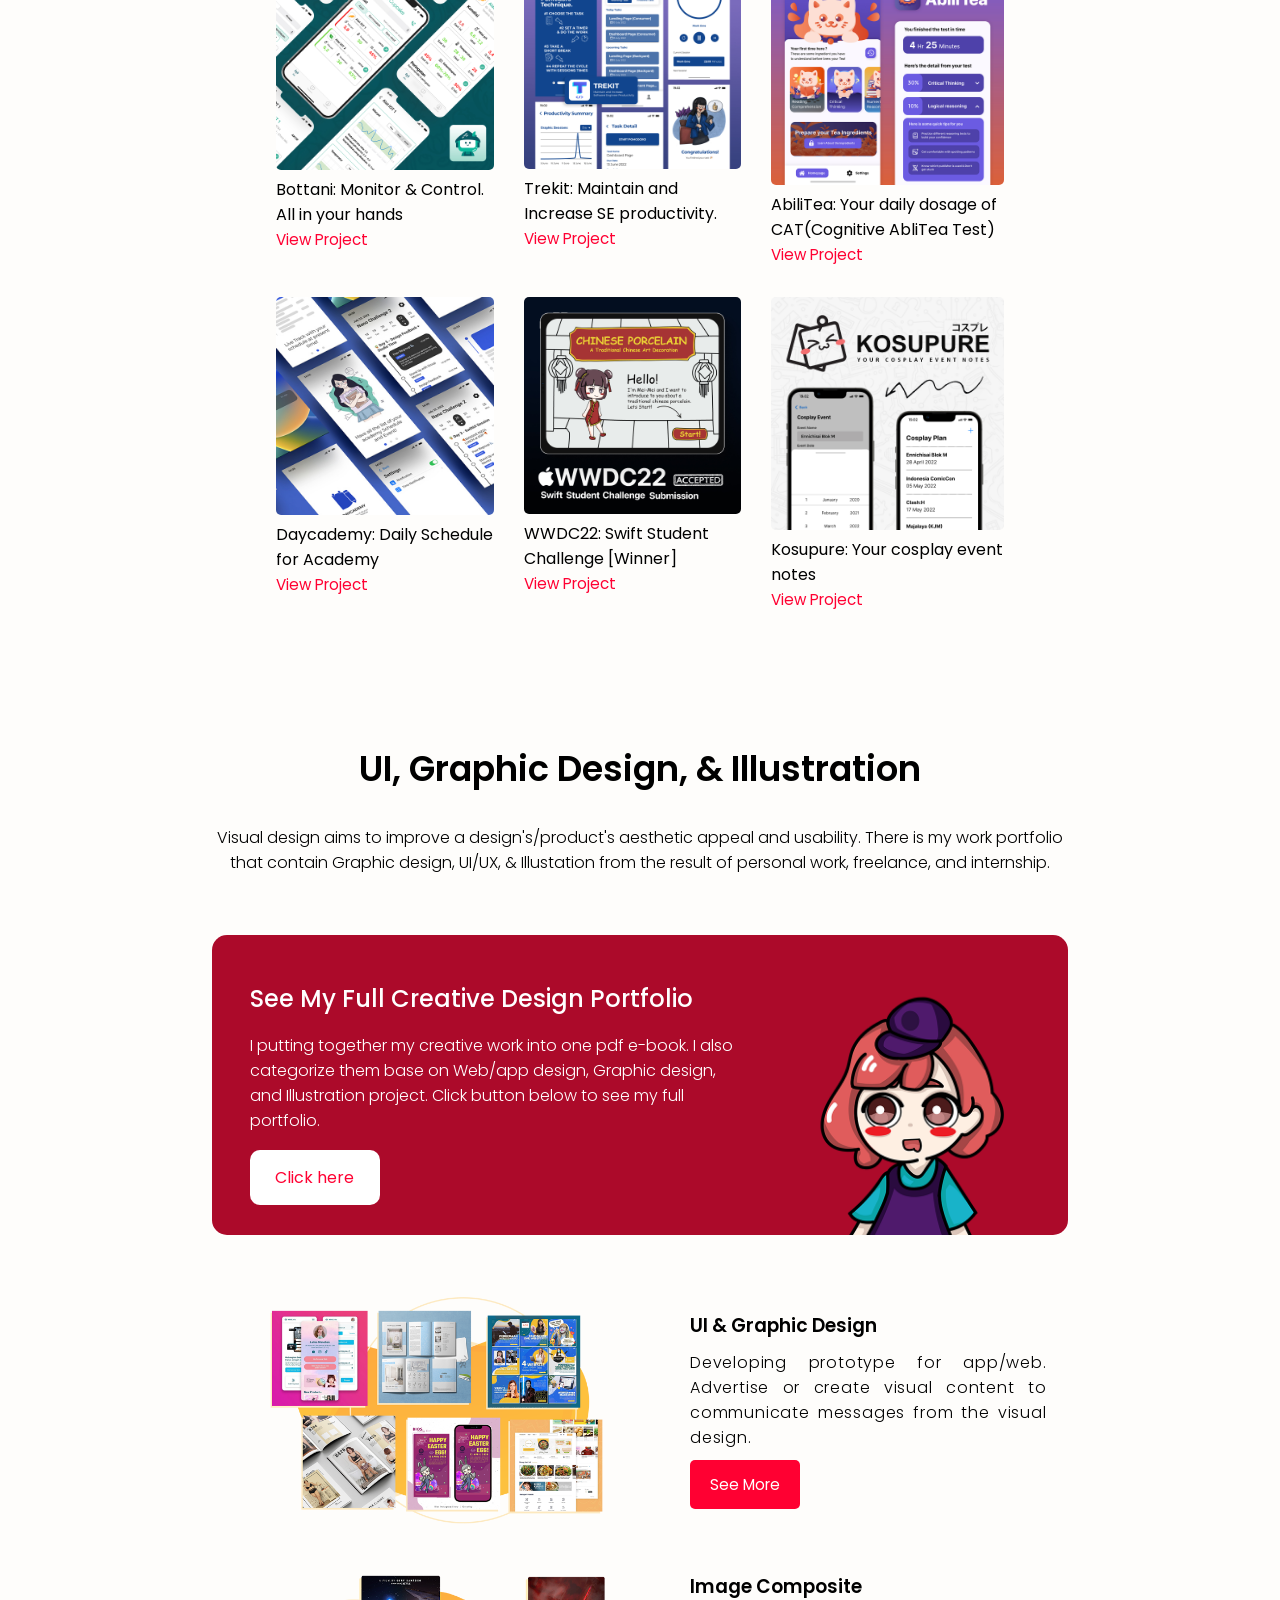
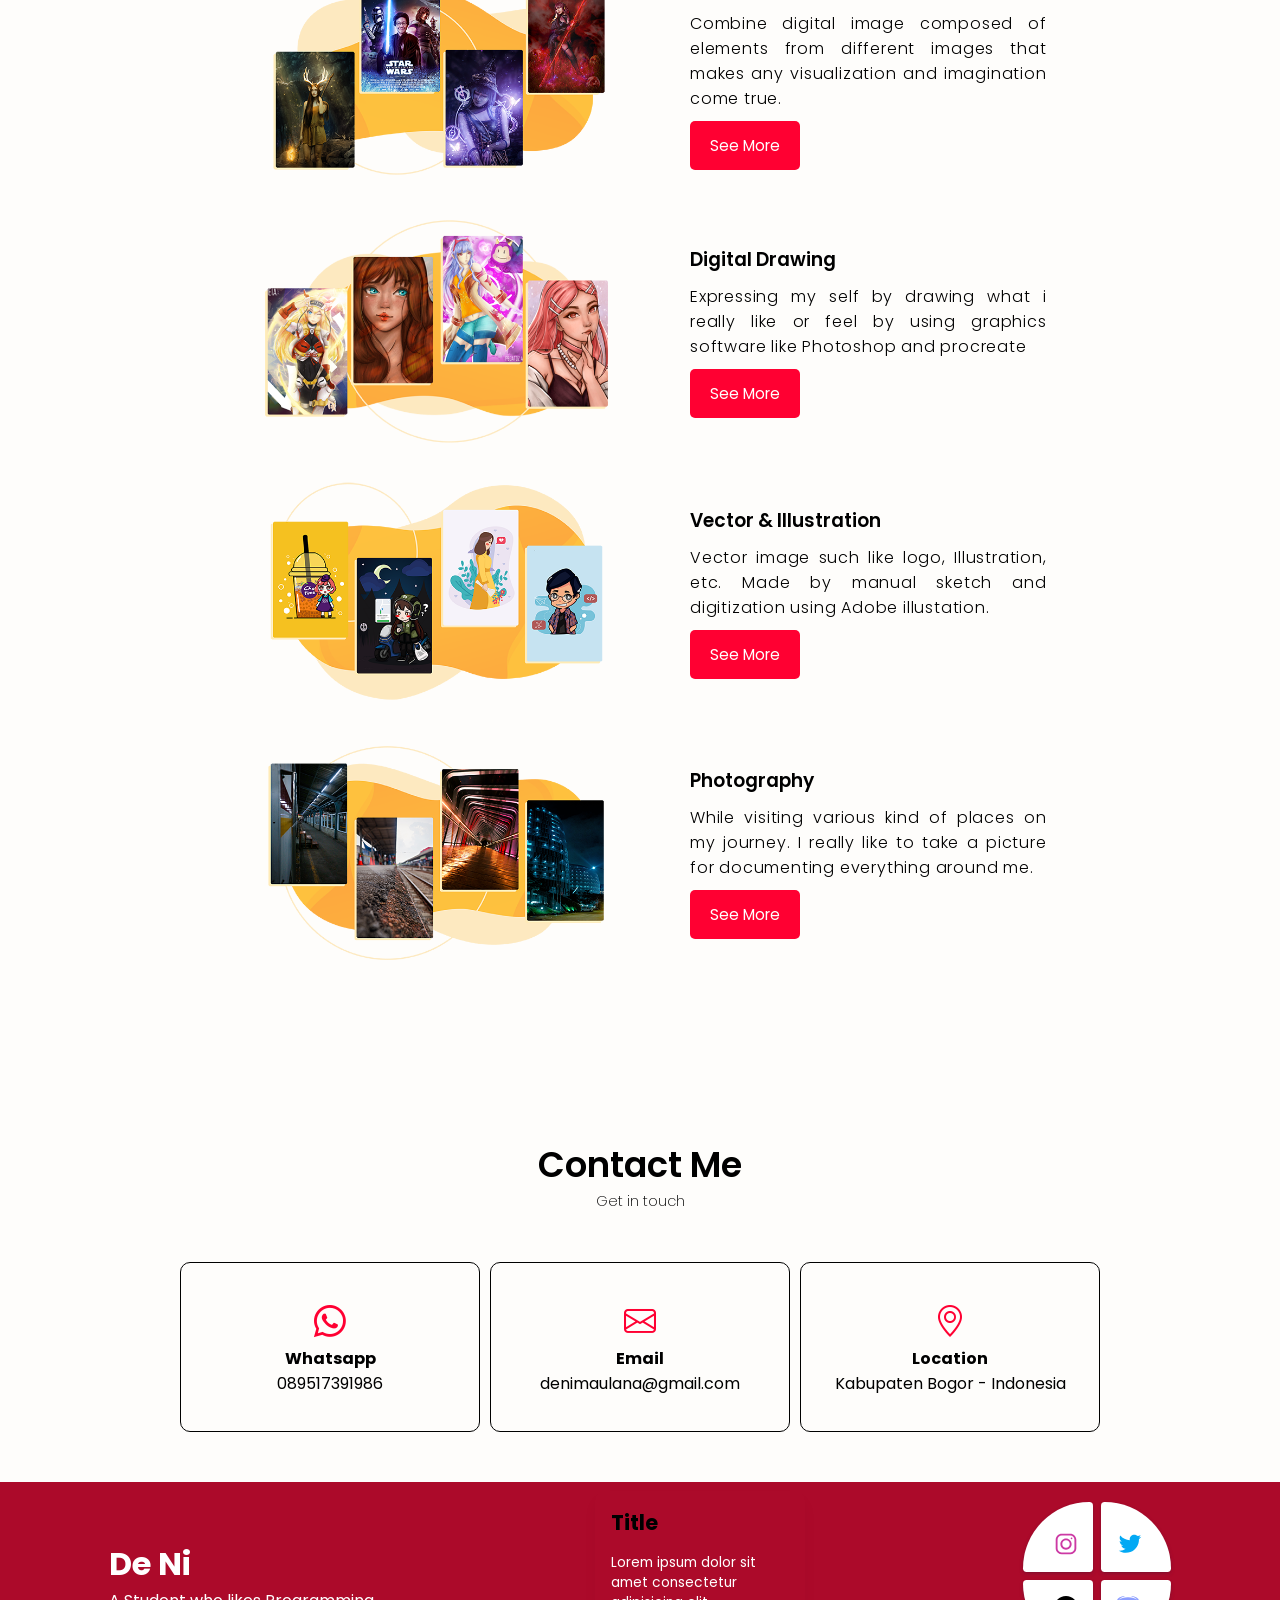
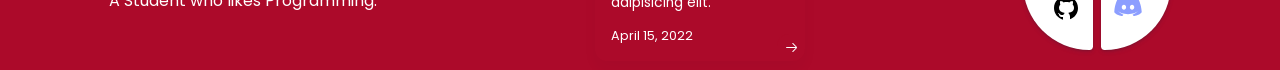
==== commit 3ee36f11: "update" ====
--- a/index.html
+++ b/index.html
@@ -664,7 +664,7 @@
 
     <!-- ===== Awal  LayOut Contact Us  ====== -->
     <div class="container">
-      <section id="contact" class="rata">
+      <section id="contact">
         <h1>Contact Me</h1>
         <center><span>Get in touch</span></center>
         <div class="row">
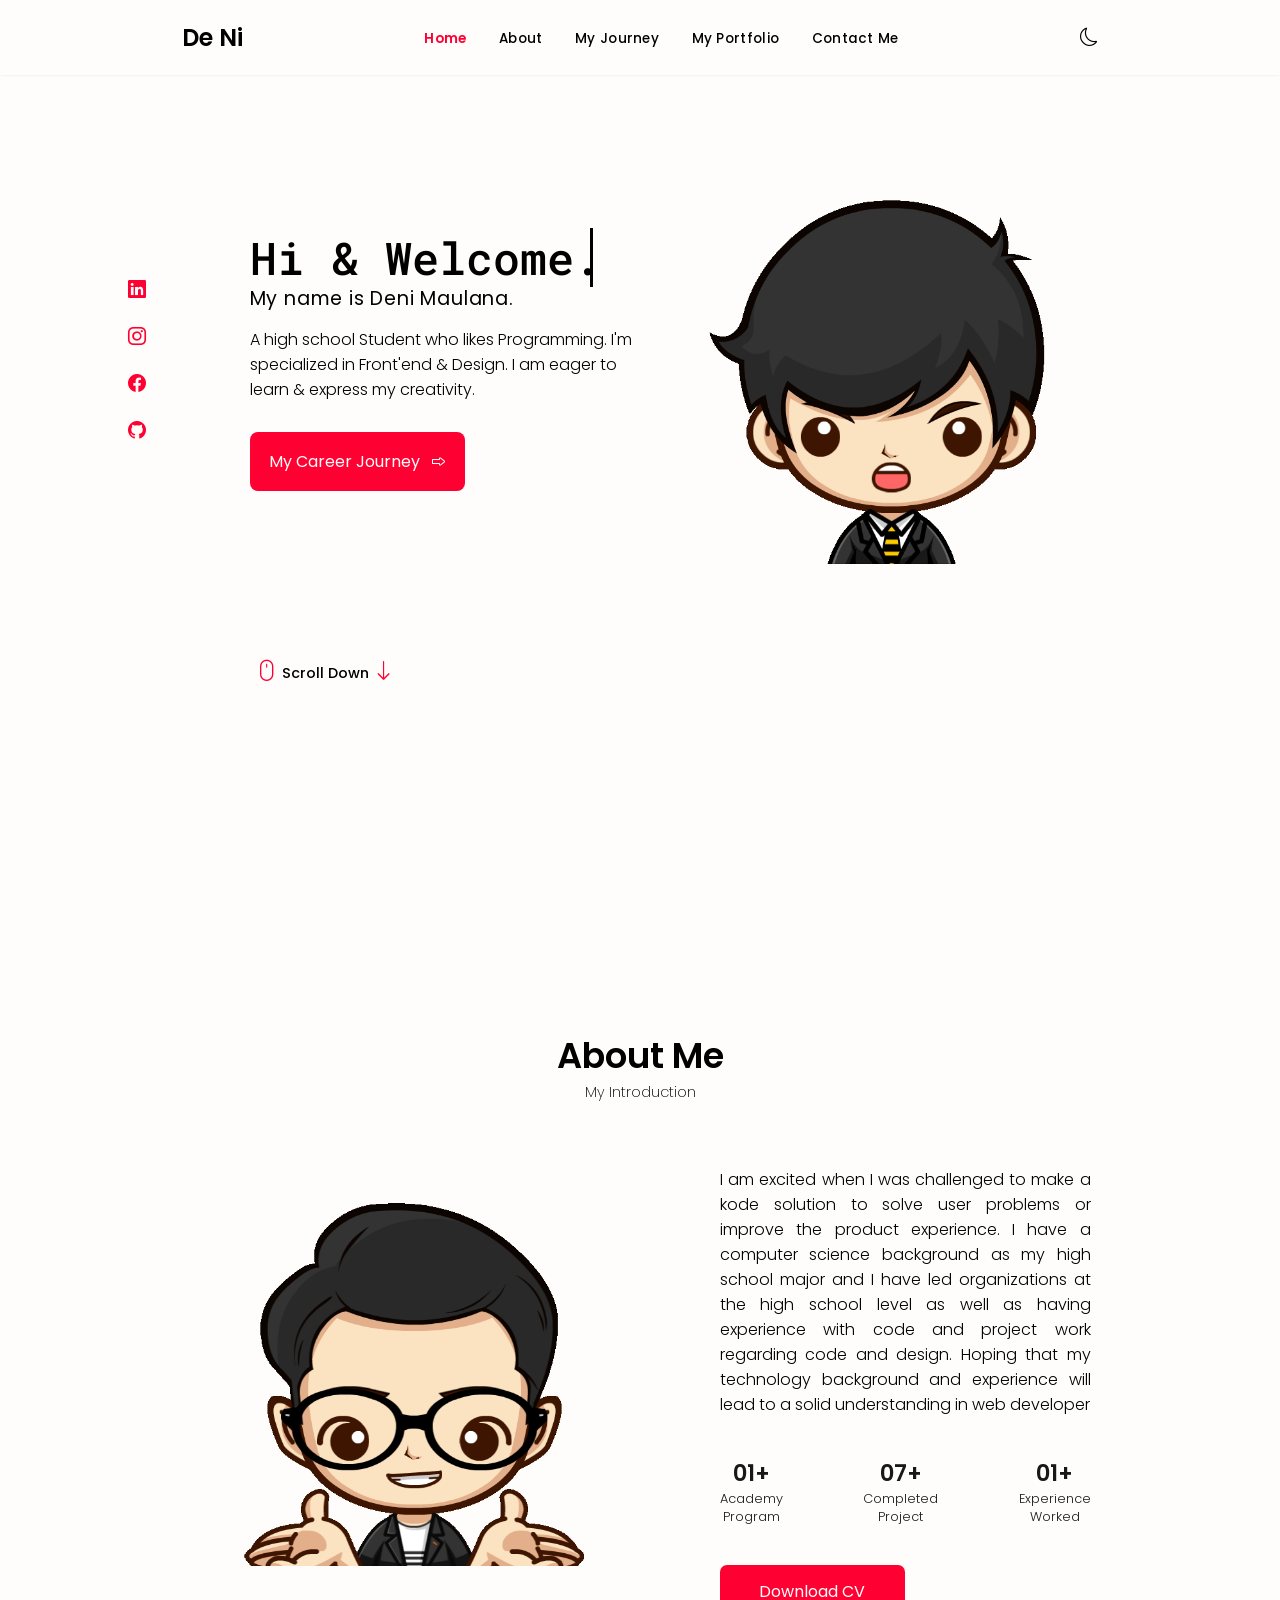
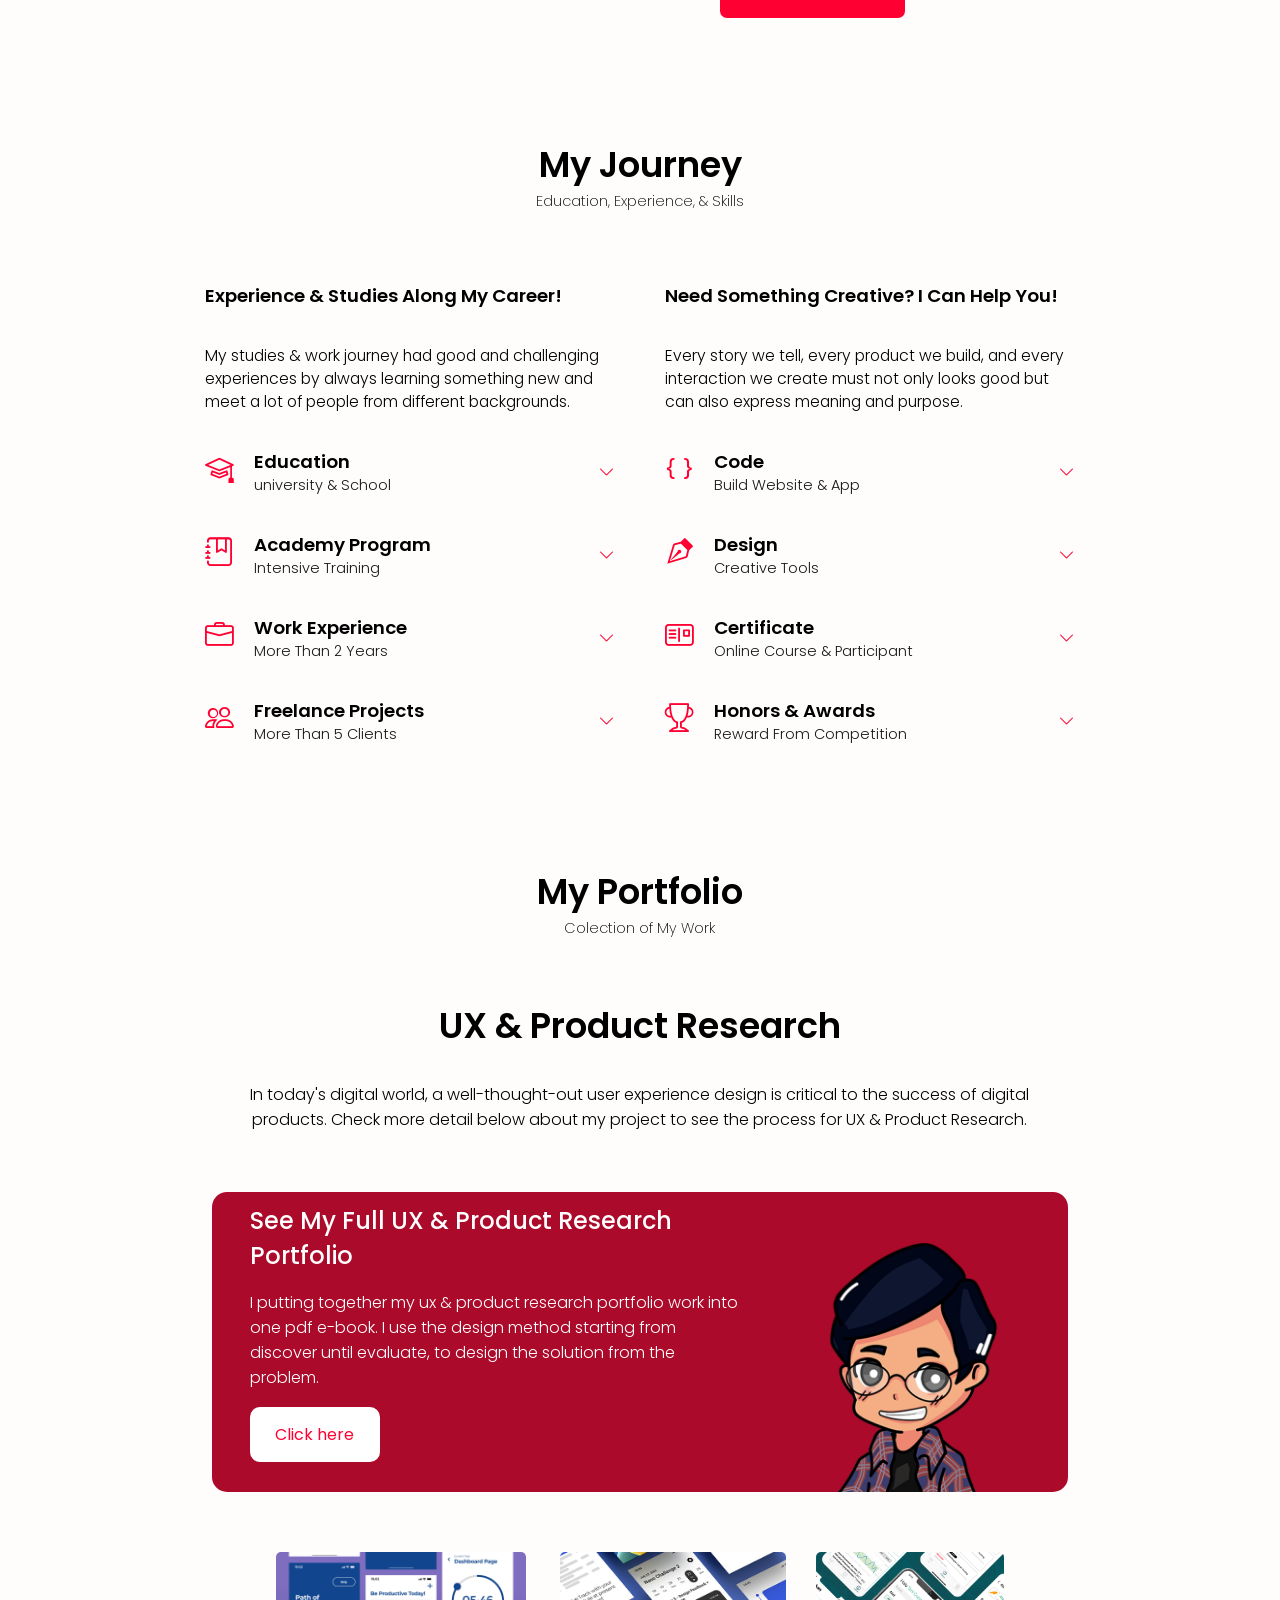
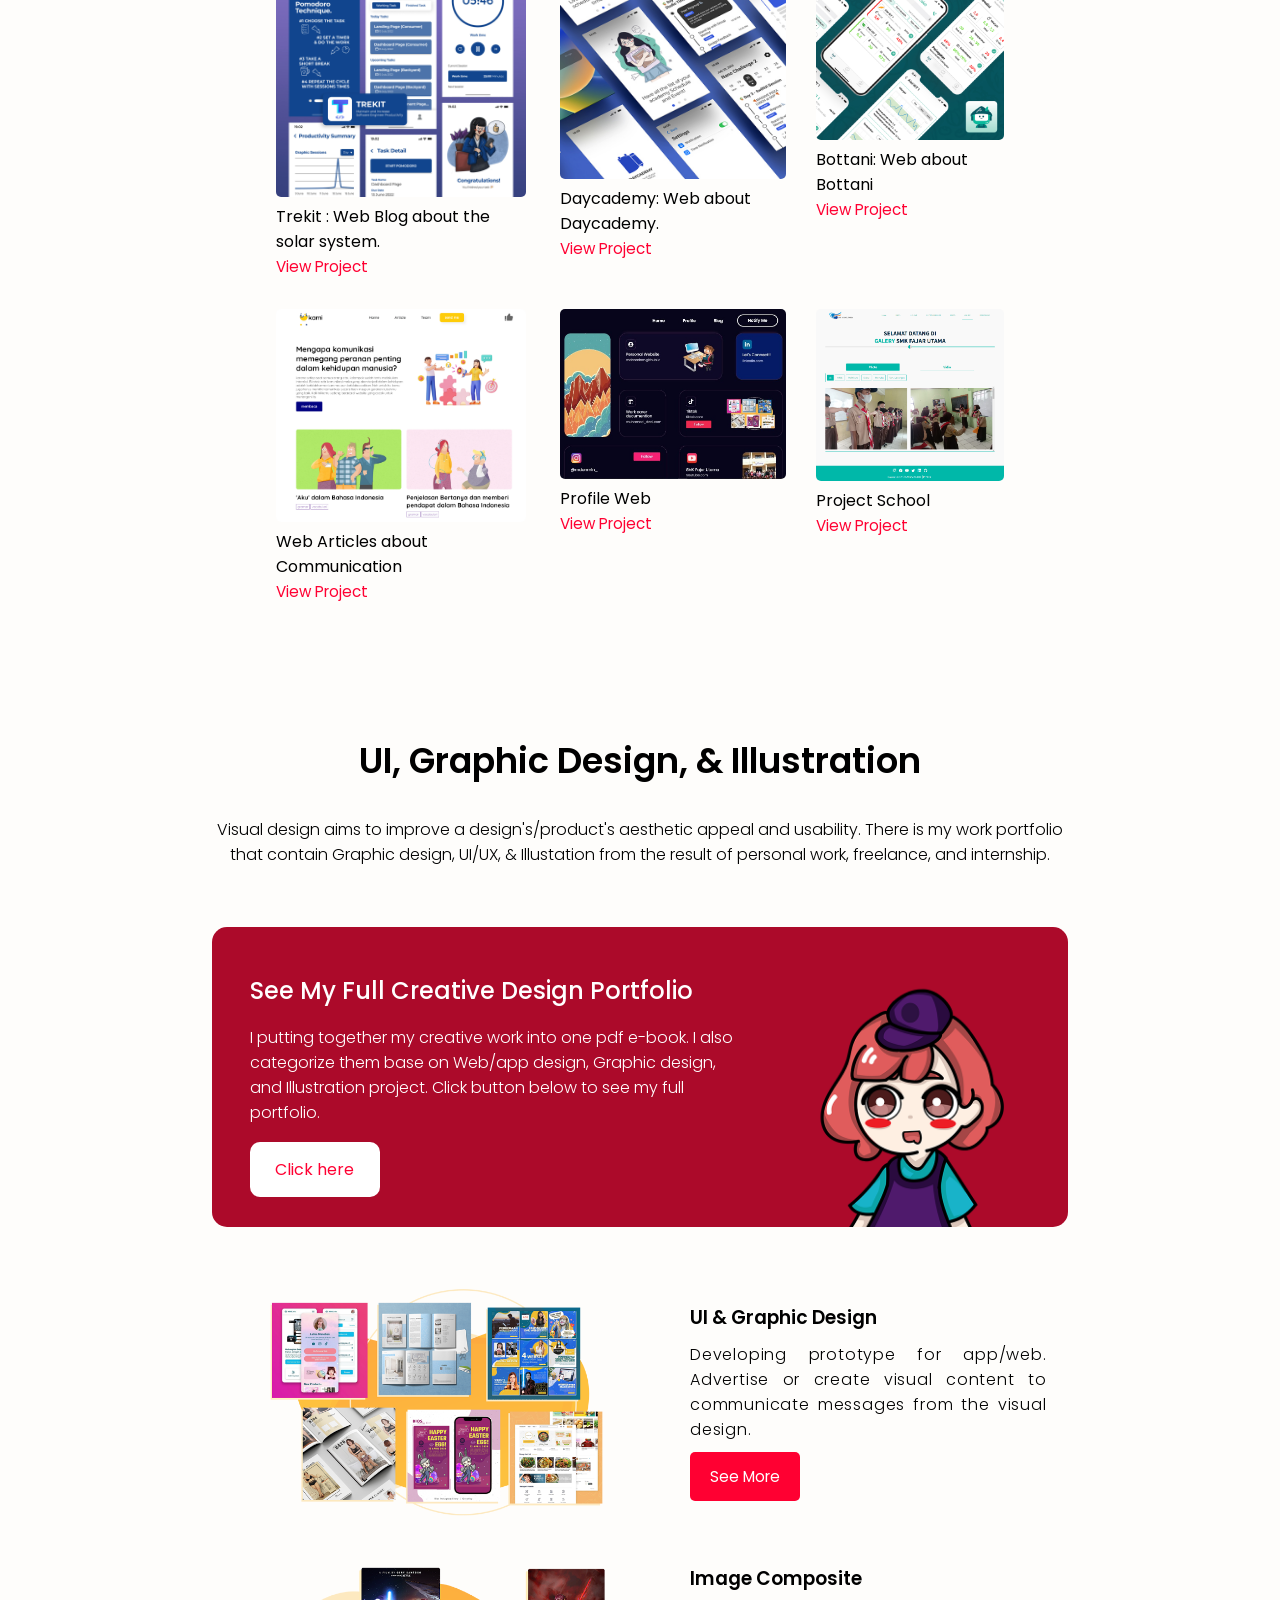
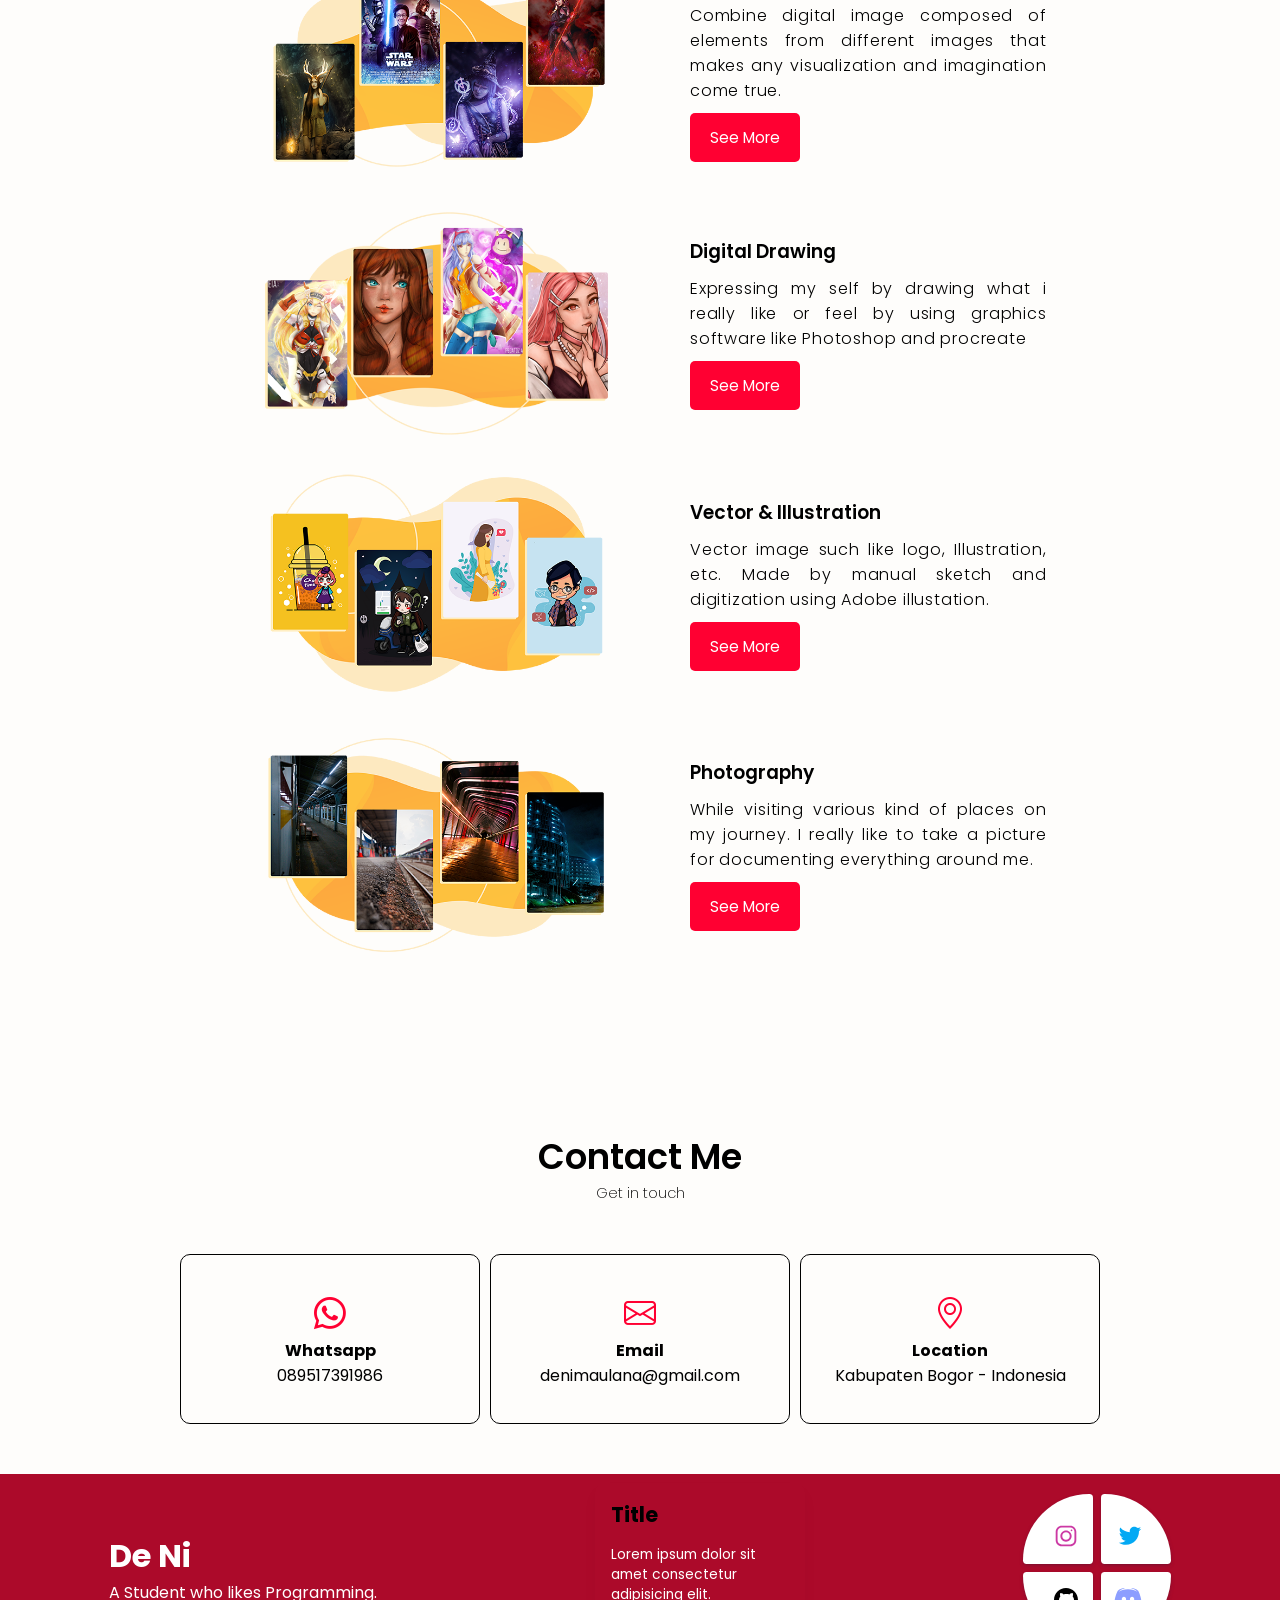
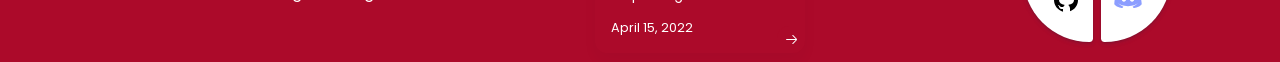
==== commit ad1089bb: "update clear" ====
--- a/index.html
+++ b/index.html
@@ -21,12 +21,12 @@
 <body id="body">
 
   <!-- Loading -->
-  <div class="loading">
+  <!-- <div class="loading">
     <svg width="64px" height="48px">
         <polyline points="0.157 23.954, 14 23.954, 21.843 48, 43 0, 50 24, 64 24" id="back"></polyline>
         <polyline points="0.157 23.954, 14 23.954, 21.843 48, 43 0, 50 24, 64 24" id="front"></polyline>
     </svg>
-  </div>
+  </div> -->
   
   <!-- navbar -->
   <div class="navigation-mobile">
@@ -64,10 +64,10 @@
         <section class="home">
           <div class="seyHay">
             <div class="icon item1">
-              <a href=""><i class="bi bi-linkedin"></i></a>
-              <a href=""><i class="bi bi-instagram"></i></a>
-              <a href=""><i class="bi bi-facebook"></i></a>
-              <a href=""><i class="bi bi-github"></i></a>     
+              <a href="https://www.linkedin.com/in/deni-maulana-5b6064256/" target="_blank"><i class="bi bi-linkedin"></i></a>
+              <a href="https://www.instagram.com/mdenmln_/" target="_blank"><i class="bi bi-instagram"></i></a>
+              <a href="https://facebook.com" target="_blank"><i class="bi bi-facebook"></i></a>
+              <a href="https://github.com/mdenimln" target="_blank"><i class="bi bi-github"></i></a>     
             </div>
             <img src="img/deni.gif" class="item2">
             <div class="data item3">
@@ -95,12 +95,12 @@
             <img src="img/bout.gif" alt="bot">        
             <div class="about-data">
               <p>
-                I am excited when I was challenged to make a design solution to solve user problems or improve the product experience. I have a computer science background as my university major and I ever led organizations at uni level also have experience with design and code work. Hoping with my tech + design background equipped me with UI/UX study courses and experience i have will make a strong understanding in UI/UX design.
+                I am excited when I was challenged to make a kode solution to solve user problems or improve the product experience. I have a computer science background as my high school major and I have led organizations at the high school level as well as having experience with code and project work regarding code and design. Hoping that my technology background and experience will lead to a solid understanding in web developer
               </p>
               <div class="data-info">
 
                 <div class="info">
-                  <span>02+</span>
+                  <span>01+</span>
                   <span>
                     Academy
                     <br>
@@ -108,7 +108,7 @@
                   </span>
                 </div>
                 <div class="info">
-                  <span>20+</span>
+                  <span>07+</span>
                   <span>
                     Completed
                     <br>
@@ -116,7 +116,7 @@
                   </span>
                 </div>
                 <div class="info">
-                  <span>05+</span>
+                  <span>01+</span>
                   <span>
                     Experience
                     <br>
@@ -158,9 +158,9 @@
                   <div class="kualifikasi">
                     <div class="kualifikasi-data">
                       <div class="data">
-                        <h4>Computer Science</h4>
-                        <span>Universitas Multimedia <br>Nusantara</span>
-                        <div><i class="bi bi-calendar2-week"></i> Aug 2020  - 2022</div>
+                        <h4>SIJA</h4>
+                        <span>SMK Fajar Utama</span>
+                        <div><i class="bi bi-calendar2-week"></i> July 2022  - now</div>
                       </div>
                       <a href="#">See More <i style="color: white;" class="bi bi-arrow-right-short"></i></a>
                     </div>
@@ -173,9 +173,9 @@
                   <div class="kualifikasi-2">
                     <div class="kualifikasi-data">
                       <div class="data">
-                        <h4>Natural Science</h4>
-                        <span>SMA - Yos Sudarso</span>
-                        <div><i class="bi bi-calendar2-week"></i> Aug 2020  - 2022</div>
+                        <h4>-</h4>
+                        <span>SMPN 01 Cisarua </span>
+                        <div><i class="bi bi-calendar2-week"></i> Aug 2019  - 2022</div>
                       </div>
                     </div>
                   </div>
@@ -196,9 +196,9 @@
                   <div class="kualifikasi">
                     <div class="kualifikasi-data">
                       <div class="data">
-                        <h4>COHORT '22</h4>
-                        <span>Apple Developer<br>Academy</span>
-                        <div><i class="bi bi-calendar2-week"></i> Mar 2022 - Dec 2022</div>
+                        <h4>Tutor Sebaya</h4>
+                        <span>Web Design</span>
+                        <div><i class="bi bi-calendar2-week"></i> Okt 2022 - Dec 2022</div>
                       </div>
                       <a href="#">See More <i style="color: white;" class="bi bi-arrow-right-short"></i></a>
                     </div>
@@ -210,13 +210,8 @@
                   <!--  -->
                   <div class="kualifikasi-2">
                     <div class="kualifikasi-data">
-                      <div class="data">
-                        <h4>Skypreneur Program Batch 8
-                        </h4>
-                        <span>Skystar Ventures</span>
-                        <div><i class="bi bi-calendar2-week"></i>  Feb 2021 - Oct 2021</div>
-                      </div>
-                      <a href="#">See More <i style="color: white;" class="bi bi-arrow-right-short"></i></a>
+                      
+                      
                     </div>
                   </div>
                 </div>
@@ -233,7 +228,8 @@
                 </div>
                 <!--  -->
                 <div name="work-experience" class="isi-journey none">
-                  <div class="work-data">
+                  <i>not yet working </i>
+                  <!-- <div class="work-data">
                     <div class="data">
                       <h4>See All My Work Experience</h4>
                       <span>On Linkedin . Click Button Below</span>
@@ -245,9 +241,9 @@
                   <div class="kualifikasi">
                     <div class="kualifikasi-data">
                       <div class="data">
-                        <h4>Graphic & UI/UX <br>Designer</h4>
-                        <span>WannaBestart . Self<br>Employed</span>
-                        <div><i class="bi bi-calendar2-week"></i> Jan 2021 - 2022</div>
+                        <h4>Graphic Designer</h4>
+                        <span>Freelance</span>
+                        <div><i class="bi bi-calendar2-week"></i> feb 2023 - 2023</div>
                       </div>
                       <a href="#">See More <i style="color: white;" class="bi bi-arrow-right-short"></i></a>
                     </div>
@@ -257,9 +253,9 @@
                     </div>
                     <div class="kualifikasi-data">
                       <div class="data">
-                        <h4>Fullstack Web <br>Developer</h4>
-                        <span>PT FGX INDONESIA. <br>Internship</span>
-                        <div><i class="bi bi-calendar2-week"></i> Mar 2022 - Dec 2022</div>
+                        <h4>FrontEnd Web <br>Developer</h4>
+                        <span>Freelance</span>
+                        <div><i class="bi bi-calendar2-week"></i> Mar 2023 - Dec 2023</div>
                       </div>
                       <a href="#">See More <i style="color: white;" class="bi bi-arrow-right-short"></i></a>
                     </div>
@@ -271,7 +267,7 @@
                       <div><i class="tgl bi bi-calendar2-week"></i>  June 2020 - Aug 2020</div>
                     </div>
                     <a href="#">See More <i style="color: white;" class="bi bi-arrow-right-short"></i></a>
-                  </div>
+                  </div>  -->
                 </div>
               </div>
             </div>
@@ -291,7 +287,7 @@
                     <div class="data">
                       <h4>See All My Freelance Work</h4>
                       <span>On Nation . Click Button Below</span>
-                      <div><i class="tgl bi bi-calendar2-week"></i> 2020 - 2022</div>
+                      <!-- <div><i class="tgl bi bi-calendar2-week"></i> 2020 - 2022</div> -->
                     </div>
                     <a href="#">See More <i style="color: white;" class="bi bi-arrow-right-short"></i></a>
                   </div>
@@ -301,7 +297,7 @@
                       <div class="data">
                         <h4>Website & Graphic <br>Designer</h4>
                         <span>Alamindo Sejahtera<br>Perkasa . Freelance</span>
-                        <div><i class="bi bi-calendar2-week"></i> Jan 2021 - 2022</div>
+                        <div><i class="bi bi-calendar2-week"></i> Jan 2023 - now</div>
                       </div>
                       <a href="#">See More <i style="color: white;" class="bi bi-arrow-right-short"></i></a>
                     </div>
@@ -313,31 +309,30 @@
                       <div class="data">
                         <h4>Graphic Designer</h4>
                         <span>Pabel Indonesia .</span>
-                        <div><i class="bi bi-calendar2-week"></i> Mar 2022 - Dec 2022</div>
+                        <div><i class="bi bi-calendar2-week"></i> Apr 2023 - now 2023</div>
                       </div>
                       <a href="#">See More <i style="color: white;" class="bi bi-arrow-right-short"></i></a>
                     </div>
                   </div>
                   <div class="kualifikasi">
+                    <div></div>
                     <div class="kualifikasi-data">
                       <div class="data">
                         <h4>User Interface <br>Designer</h4>
                         <span>Outfitnesia . Freelance</span>
-                        <div><i class="tgl bi bi-calendar2-week"></i>  June 2020 - Aug 2020</div>
+                        <div><i class="tgl bi bi-calendar2-week"></i>  June 2023 - 2023</div>
                       </div>
                       <a href="#">See More <i style="color: white;" class="bi bi-arrow-right-short"></i></a>
                     </div>
-                    <div>
-                     
-                    </div>
-                    <div class="kualifikasi-data">
+                    
+                    <!-- <div class="kualifikasi-data">
                       <div class="data">
                         <h4>Illustrator & <br>Graphic Designer</h4>
                         <span>M-Plan . Freelance</span>
                         <div><i class="tgl bi bi-calendar2-week"></i>  June 2020 - Aug 2020</div>
                       </div>
                       <a href="#">See More <i style="color: white;" class="bi bi-arrow-right-short"></i></a>
-                    </div>
+                    </div> -->
                   </div>
                   
                 </div>
@@ -393,7 +388,7 @@
 
                     <div class="col">
                       <div class="name-skil">
-                        <p>C++</p><p>Beginner</p> 
+                        <p>React js</p><p>Beginner</p> 
                       </div>
                       <div class="persentase">
                         <div class="persen persen-cpp"></div>
@@ -435,7 +430,7 @@
 
                     <div class="col">
                       <div class="name-skil">
-                        <p>Photoshop</p><p>Beginner</p>  
+                        <p>Corel Draw</p><p>Beginner</p>  
                       </div>
                       <div class="persentase">
                         <div class="persen persen-js"></div>
@@ -444,7 +439,7 @@
 
                     <div class="col">
                       <div class="name-skil">
-                        <p>Corel Draw</p><p>Beginner</p> 
+                        <p>Photoshop</p><p>Beginner</p> 
                       </div>
                       <div class="persentase">
                         <div class="persen persen-cpp"></div>
@@ -468,12 +463,12 @@
 
                   <div class="kualifikasi">
                     <div class="kualifikasi-data">
-                      <div class="data">
-                        <h4>Shopee Product & <br>Design Challenge</h4>
-                        <span>Shopee</span>
-                        <div><i class="bi bi-calendar2-week"></i> Jan 2021 - 2022</div>
-                      </div>
-                      <a href="#">See More <i style="color: white;" class="bi bi-arrow-right-short"></i></a>
+                      <div class="data"> 
+                        <h4>Belajar Dasar<br>Pemrograman Javascript</h4>
+                        <span>Dicoding</span>
+                        <div><i class="bi bi-calendar2-week"></i> Des 2022 - Jan 2023</div>
+                      </div>
+                      <a href="sertifikat_course_256_2659095_050123040653.pdf">See More <i style="color: white;" class="bi bi-arrow-right-short"></i></a>
                     </div>
                     <div class="garis-line">
                       <div class="point"></div>
@@ -481,33 +476,24 @@
                     </div>
                     <div class="kualifikasi-data">
                       <div class="data">
-                        <h4>Google UX Design <br>Specialization</h4>
-                        <span>Google . <br>TM8H532AR7YW</span>
-                        <div><i class="bi bi-calendar2-week"></i> Mar 2022 - Dec 2022</div>
-                      </div>
-                      <a href="#">See More <i style="color: white;" class="bi bi-arrow-right-short"></i></a>
+                        <h4>Belajar Membuat Aplikasi Backend</h4>
+                        <span>Dicoding</span>
+                        <div><i class="bi bi-calendar2-week"></i> feb 20232 - Apr 2023</div>
+                      </div>
+                      <a href="sertifikat_course_261_2659095_030423133743.pdf">See More <i style="color: white;" class="bi bi-arrow-right-short"></i></a>
                     </div>
                   </div>
                   <div class="kualifikasi">
                     <div class="kualifikasi-data">
                       <div class="data">
-                        <h4>Full-Stack Website <br>Laravel Vue JS</h4>
-                        <span>Build With Angga . <br>dqPad3ukSO</span>
-                        <div><i class="tgl bi bi-calendar2-week"></i>  June 2020 - Aug 2020</div>
-                      </div>
-                      <a href="#">See More <i style="color: white;" class="bi bi-arrow-right-short"></i></a>
-                    </div>
-                    <div>
-                     
-                    </div>
-                    <div class="kualifikasi-data">
-                      <div class="data">
-                        <h4>Fundamentals of <br>Digital Marketing</h4>
-                        <span>Google . KVU SFD A3W</span>
-                        <div><i class="tgl bi bi-calendar2-week"></i>  June 2020 - Aug 2020</div>
-                      </div>
-                      <a href="#">See More <i style="color: white;" class="bi bi-arrow-right-short"></i></a>
-                    </div>
+                        <h4>Belajar Dasar<br>Pemrograman Web</h4>
+                        <span>Dicoding</span>
+                        <div><i class="tgl bi bi-calendar2-week"></i>  Apr 2023 - June 2023</div>
+                      </div>
+                      <a href="sertifikat_course_123_2659095_260623095153.pdf">See More <i style="color: white;" class="bi bi-arrow-right-short"></i></a>
+                    </div>
+                    
+                    
                   </div>
                   
                 </div>
@@ -524,16 +510,7 @@
                 </div>
                 
                 <div name="awards" class="isi-journey none">
-                  <div class="kualifikasi">
-                    <div class="kualifikasi-data">
-                      <div class="data">
-                        <h4>Apple WWDC22 - <br>Swift Student <br>Challenge Winner <br>(International)</h4>
-                        <span>Apple</span>
-                        <div><i class="bi bi-calendar2-week"></i> Aug 2020  - 2022</div>
-                      </div>
-                      <a href="#">See More <i style="color: white;" class="bi bi-arrow-right-short"></i></a>
-                    </div>
-                  </div>
+                  <i>Bismillah</i>
                 </div>
               </div>
             </div>
@@ -567,33 +544,33 @@
           </div>
           <div class="main-col">
             <div class="col">
+              <img src="img/Trekit.jpg" alt="">
+              <h4>Trekit : Web Blog about the solar system.  </h4>
+              <a href="">View Project</a>
+            </div>
+            <div class="col">
+              <img src="img/Daycademy.jpg" alt="">
+              <h4>Daycademy: Web about Daycademy.</h4>
+              <a href="">View Project</a>
+            </div>
+            <div class="col">
               <img src="img/Bottani.jpg" alt="">
-              <h4>Bottani: Monitor & Control. All in your hands</h4>
+              <h4>Bottani: Web about Bottani</h4>
               <a href="">View Project</a>
             </div>
             <div class="col">
-              <img src="img/Trekit.jpg" alt="">
-              <h4>Trekit: Maintain and Increase SE productivity.</h4>
+              <img src="img/komunikasi.png" alt="">
+              <h4>Web Articles about Communication</h4>
               <a href="">View Project</a>
             </div>
             <div class="col">
-              <img src="img/AbiliTea.png" alt="">
-              <h4>AbiliTea: Your daily dosage of CAT(Cognitive AbliTea Test)</h4>
+              <img src="img/goBlog.JPG" alt="">
+              <h4>Profile Web</h4>
               <a href="">View Project</a>
             </div>
             <div class="col">
-              <img src="img/Daycademy.jpg" alt="">
-              <h4>Daycademy: Daily Schedule for Academy</h4>
-              <a href="">View Project</a>
-            </div>
-            <div class="col">
-              <img src="img/ChinesePorcelain.jpg" alt="">
-              <h4>WWDC22: Swift Student Challenge [Winner]</h4>
-              <a href="">View Project</a>
-            </div>
-            <div class="col">
-              <img src="img/Kosupure.jpg" alt="">
-              <h4>Kosupure: Your cosplay event notes</h4>
+              <img src="img/sekolah.png" alt="">
+              <h4>Project School</h4>
               <a href="">View Project</a>
             </div>
           </div>
@@ -720,20 +697,30 @@
     <div class="col">
       <div class="main">
         <div class="up">
-          <button class="card1">
-            <svg xmlns="http://www.w3.org/2000/svg" xmlns:xlink="http://www.w3.org/1999/xlink" viewBox="0,0,256,256" width="30px" height="30px" fill-rule="nonzero" class="instagram"><g fill-rule="nonzero" stroke="none" stroke-width="1" stroke-linecap="butt" stroke-linejoin="miter" stroke-miterlimit="10" stroke-dasharray="" stroke-dashoffset="0" font-family="none" font-weight="none" font-size="none" text-anchor="none" style="mix-blend-mode: normal"><g transform="scale(8,8)"><path d="M11.46875,5c-3.55078,0 -6.46875,2.91406 -6.46875,6.46875v9.0625c0,3.55078 2.91406,6.46875 6.46875,6.46875h9.0625c3.55078,0 6.46875,-2.91406 6.46875,-6.46875v-9.0625c0,-3.55078 -2.91406,-6.46875 -6.46875,-6.46875zM11.46875,7h9.0625c2.47266,0 4.46875,1.99609 4.46875,4.46875v9.0625c0,2.47266 -1.99609,4.46875 -4.46875,4.46875h-9.0625c-2.47266,0 -4.46875,-1.99609 -4.46875,-4.46875v-9.0625c0,-2.47266 1.99609,-4.46875 4.46875,-4.46875zM21.90625,9.1875c-0.50391,0 -0.90625,0.40234 -0.90625,0.90625c0,0.50391 0.40234,0.90625 0.90625,0.90625c0.50391,0 0.90625,-0.40234 0.90625,-0.90625c0,-0.50391 -0.40234,-0.90625 -0.90625,-0.90625zM16,10c-3.30078,0 -6,2.69922 -6,6c0,3.30078 2.69922,6 6,6c3.30078,0 6,-2.69922 6,-6c0,-3.30078 -2.69922,-6 -6,-6zM16,12c2.22266,0 4,1.77734 4,4c0,2.22266 -1.77734,4 -4,4c-2.22266,0 -4,-1.77734 -4,-4c0,-2.22266 1.77734,-4 4,-4z"></path></g></g></svg>
-          </button>
-          <button class="card2">
-            <svg xmlns="http://www.w3.org/2000/svg" viewBox="0 0 48 48" width="30px" height="30px" class="twitter"><path d="M42,12.429c-1.323,0.586-2.746,0.977-4.247,1.162c1.526-0.906,2.7-2.351,3.251-4.058c-1.428,0.837-3.01,1.452-4.693,1.776C34.967,9.884,33.05,9,30.926,9c-4.08,0-7.387,3.278-7.387,7.32c0,0.572,0.067,1.129,0.193,1.67c-6.138-0.308-11.582-3.226-15.224-7.654c-0.64,1.082-1,2.349-1,3.686c0,2.541,1.301,4.778,3.285,6.096c-1.211-0.037-2.351-0.374-3.349-0.914c0,0.022,0,0.055,0,0.086c0,3.551,2.547,6.508,5.923,7.181c-0.617,0.169-1.269,0.263-1.941,0.263c-0.477,0-0.942-0.054-1.392-0.135c0.94,2.902,3.667,5.023,6.898,5.086c-2.528,1.96-5.712,3.134-9.174,3.134c-0.598,0-1.183-0.034-1.761-0.104C9.268,36.786,13.152,38,17.321,38c13.585,0,21.017-11.156,21.017-20.834c0-0.317-0.01-0.633-0.025-0.945C39.763,15.197,41.013,13.905,42,12.429"></path></svg>
-          </button>
+          <a href="https://www.instagram.com/mdenmln_" target="_blank">
+            <button class="card1">
+              <svg xmlns="http://www.w3.org/2000/svg" xmlns:xlink="http://www.w3.org/1999/xlink" viewBox="0,0,256,256" width="30px" height="30px" fill-rule="nonzero" class="instagram"><g fill-rule="nonzero" stroke="none" stroke-width="1" stroke-linecap="butt" stroke-linejoin="miter" stroke-miterlimit="10" stroke-dasharray="" stroke-dashoffset="0" font-family="none" font-weight="none" font-size="none" text-anchor="none" style="mix-blend-mode: normal"><g transform="scale(8,8)"><path d="M11.46875,5c-3.55078,0 -6.46875,2.91406 -6.46875,6.46875v9.0625c0,3.55078 2.91406,6.46875 6.46875,6.46875h9.0625c3.55078,0 6.46875,-2.91406 6.46875,-6.46875v-9.0625c0,-3.55078 -2.91406,-6.46875 -6.46875,-6.46875zM11.46875,7h9.0625c2.47266,0 4.46875,1.99609 4.46875,4.46875v9.0625c0,2.47266 -1.99609,4.46875 -4.46875,4.46875h-9.0625c-2.47266,0 -4.46875,-1.99609 -4.46875,-4.46875v-9.0625c0,-2.47266 1.99609,-4.46875 4.46875,-4.46875zM21.90625,9.1875c-0.50391,0 -0.90625,0.40234 -0.90625,0.90625c0,0.50391 0.40234,0.90625 0.90625,0.90625c0.50391,0 0.90625,-0.40234 0.90625,-0.90625c0,-0.50391 -0.40234,-0.90625 -0.90625,-0.90625zM16,10c-3.30078,0 -6,2.69922 -6,6c0,3.30078 2.69922,6 6,6c3.30078,0 6,-2.69922 6,-6c0,-3.30078 -2.69922,-6 -6,-6zM16,12c2.22266,0 4,1.77734 4,4c0,2.22266 -1.77734,4 -4,4c-2.22266,0 -4,-1.77734 -4,-4c0,-2.22266 1.77734,-4 4,-4z"></path></g></g></svg>
+            </button>
+          </a>
+          <a href="">
+            <button class="card2">
+              <svg xmlns="http://www.w3.org/2000/svg" viewBox="0 0 48 48" width="30px" height="30px" class="twitter"><path d="M42,12.429c-1.323,0.586-2.746,0.977-4.247,1.162c1.526-0.906,2.7-2.351,3.251-4.058c-1.428,0.837-3.01,1.452-4.693,1.776C34.967,9.884,33.05,9,30.926,9c-4.08,0-7.387,3.278-7.387,7.32c0,0.572,0.067,1.129,0.193,1.67c-6.138-0.308-11.582-3.226-15.224-7.654c-0.64,1.082-1,2.349-1,3.686c0,2.541,1.301,4.778,3.285,6.096c-1.211-0.037-2.351-0.374-3.349-0.914c0,0.022,0,0.055,0,0.086c0,3.551,2.547,6.508,5.923,7.181c-0.617,0.169-1.269,0.263-1.941,0.263c-0.477,0-0.942-0.054-1.392-0.135c0.94,2.902,3.667,5.023,6.898,5.086c-2.528,1.96-5.712,3.134-9.174,3.134c-0.598,0-1.183-0.034-1.761-0.104C9.268,36.786,13.152,38,17.321,38c13.585,0,21.017-11.156,21.017-20.834c0-0.317-0.01-0.633-0.025-0.945C39.763,15.197,41.013,13.905,42,12.429"></path></svg>
+            </button>
+          </a>
+          
         </div>
         <div class="down">
-          <button class="card3">
-            <svg xmlns="http://www.w3.org/2000/svg" viewBox="0 0 30 30" width="30px" height="30px" class="github">    <path d="M15,3C8.373,3,3,8.373,3,15c0,5.623,3.872,10.328,9.092,11.63C12.036,26.468,12,26.28,12,26.047v-2.051 c-0.487,0-1.303,0-1.508,0c-0.821,0-1.551-0.353-1.905-1.009c-0.393-0.729-0.461-1.844-1.435-2.526 c-0.289-0.227-0.069-0.486,0.264-0.451c0.615,0.174,1.125,0.596,1.605,1.222c0.478,0.627,0.703,0.769,1.596,0.769 c0.433,0,1.081-0.025,1.691-0.121c0.328-0.833,0.895-1.6,1.588-1.962c-3.996-0.411-5.903-2.399-5.903-5.098 c0-1.162,0.495-2.286,1.336-3.233C9.053,10.647,8.706,8.73,9.435,8c1.798,0,2.885,1.166,3.146,1.481C13.477,9.174,14.461,9,15.495,9 c1.036,0,2.024,0.174,2.922,0.483C18.675,9.17,19.763,8,21.565,8c0.732,0.731,0.381,2.656,0.102,3.594 c0.836,0.945,1.328,2.066,1.328,3.226c0,2.697-1.904,4.684-5.894,5.097C18.199,20.49,19,22.1,19,23.313v2.734 c0,0.104-0.023,0.179-0.035,0.268C23.641,24.676,27,20.236,27,15C27,8.373,21.627,3,15,3z"></path></svg>
-          </button>
-          <button class="card4">
-            <svg height="30px" width="30px" viewBox="0 0 48 48" xmlns="http://www.w3.org/2000/svg" class="discord"><path d="M40,12c0,0-4.585-3.588-10-4l-0.488,0.976C34.408,10.174,36.654,11.891,39,14c-4.045-2.065-8.039-4-15-4s-10.955,1.935-15,4c2.346-2.109,5.018-4.015,9.488-5.024L18,8c-5.681,0.537-10,4-10,4s-5.121,7.425-6,22c5.162,5.953,13,6,13,6l1.639-2.185C13.857,36.848,10.715,35.121,8,32c3.238,2.45,8.125,5,16,5s12.762-2.55,16-5c-2.715,3.121-5.857,4.848-8.639,5.815L33,40c0,0,7.838-0.047,13-6C45.121,19.425,40,12,40,12z M17.5,30c-1.933,0-3.5-1.791-3.5-4c0-2.209,1.567-4,3.5-4s3.5,1.791,3.5,4C21,28.209,19.433,30,17.5,30z M30.5,30c-1.933,0-3.5-1.791-3.5-4c0-2.209,1.567-4,3.5-4s3.5,1.791,3.5,4C34,28.209,32.433,30,30.5,30z"></path></svg>
-          </button>
+          <a href="https://github.com/mdenimln" target="_blank">
+            <button class="card3">
+              <svg xmlns="http://www.w3.org/2000/svg" viewBox="0 0 30 30" width="30px" height="30px" class="github">    <path d="M15,3C8.373,3,3,8.373,3,15c0,5.623,3.872,10.328,9.092,11.63C12.036,26.468,12,26.28,12,26.047v-2.051 c-0.487,0-1.303,0-1.508,0c-0.821,0-1.551-0.353-1.905-1.009c-0.393-0.729-0.461-1.844-1.435-2.526 c-0.289-0.227-0.069-0.486,0.264-0.451c0.615,0.174,1.125,0.596,1.605,1.222c0.478,0.627,0.703,0.769,1.596,0.769 c0.433,0,1.081-0.025,1.691-0.121c0.328-0.833,0.895-1.6,1.588-1.962c-3.996-0.411-5.903-2.399-5.903-5.098 c0-1.162,0.495-2.286,1.336-3.233C9.053,10.647,8.706,8.73,9.435,8c1.798,0,2.885,1.166,3.146,1.481C13.477,9.174,14.461,9,15.495,9 c1.036,0,2.024,0.174,2.922,0.483C18.675,9.17,19.763,8,21.565,8c0.732,0.731,0.381,2.656,0.102,3.594 c0.836,0.945,1.328,2.066,1.328,3.226c0,2.697-1.904,4.684-5.894,5.097C18.199,20.49,19,22.1,19,23.313v2.734 c0,0.104-0.023,0.179-0.035,0.268C23.641,24.676,27,20.236,27,15C27,8.373,21.627,3,15,3z"></path></svg>
+            </button>
+          </a>
+          <a href="">
+            <button class="card4">
+              <svg height="30px" width="30px" viewBox="0 0 48 48" xmlns="http://www.w3.org/2000/svg" class="discord"><path d="M40,12c0,0-4.585-3.588-10-4l-0.488,0.976C34.408,10.174,36.654,11.891,39,14c-4.045-2.065-8.039-4-15-4s-10.955,1.935-15,4c2.346-2.109,5.018-4.015,9.488-5.024L18,8c-5.681,0.537-10,4-10,4s-5.121,7.425-6,22c5.162,5.953,13,6,13,6l1.639-2.185C13.857,36.848,10.715,35.121,8,32c3.238,2.45,8.125,5,16,5s12.762-2.55,16-5c-2.715,3.121-5.857,4.848-8.639,5.815L33,40c0,0,7.838-0.047,13-6C45.121,19.425,40,12,40,12z M17.5,30c-1.933,0-3.5-1.791-3.5-4c0-2.209,1.567-4,3.5-4s3.5,1.791,3.5,4C21,28.209,19.433,30,17.5,30z M30.5,30c-1.933,0-3.5-1.791-3.5-4c0-2.209,1.567-4,3.5-4s3.5,1.791,3.5,4C34,28.209,32.433,30,30.5,30z"></path></svg>
+            </button>
+          </a>
+         
         </div>
       </div>
     </div>
--- a/portfolio.css
+++ b/portfolio.css
@@ -296,7 +296,7 @@
   color: hsl(41, 60%, 99%);
 }
 .seyHay .data .garis{
-  display: none;
+  display: flex;
   position: relative;
   border-right: 3px solid var(--fontMode);
   font-size: 2.8rem;
@@ -748,6 +748,11 @@
   ;
   gap: 30px;
 }
+#portfolio .main-col .col img{
+  /* height: 240px; */
+  width: 100%;
+  object-fit: cover;
+}
 #portfolio .main-col .col:nth-child(1){
   grid-area: col1;
 }
@@ -769,6 +774,7 @@
 #portfolio .row:nth-child(3) .main-col .col img{
   max-height: 245px;
   width: 250px;
+
   border-radius: 5px;
 }
 #portfolio .main-col h4{
@@ -795,6 +801,7 @@
   grid-area: img;
   width: 50%;
   height: 100%;
+
   padding: 0 30px;
 }
 #portfolio .row:nth-child(4) .main-col .col div{
@@ -1384,19 +1391,22 @@
   section#contact .row{
     flex-direction: column;
   }
-}
-
-
-
-
-
-
-
-
-
-
-
-
-
-
-
+  footer{
+    flex-direction: column;
+  }
+}
+
+
+
+
+
+
+
+
+
+
+
+
+
+
+
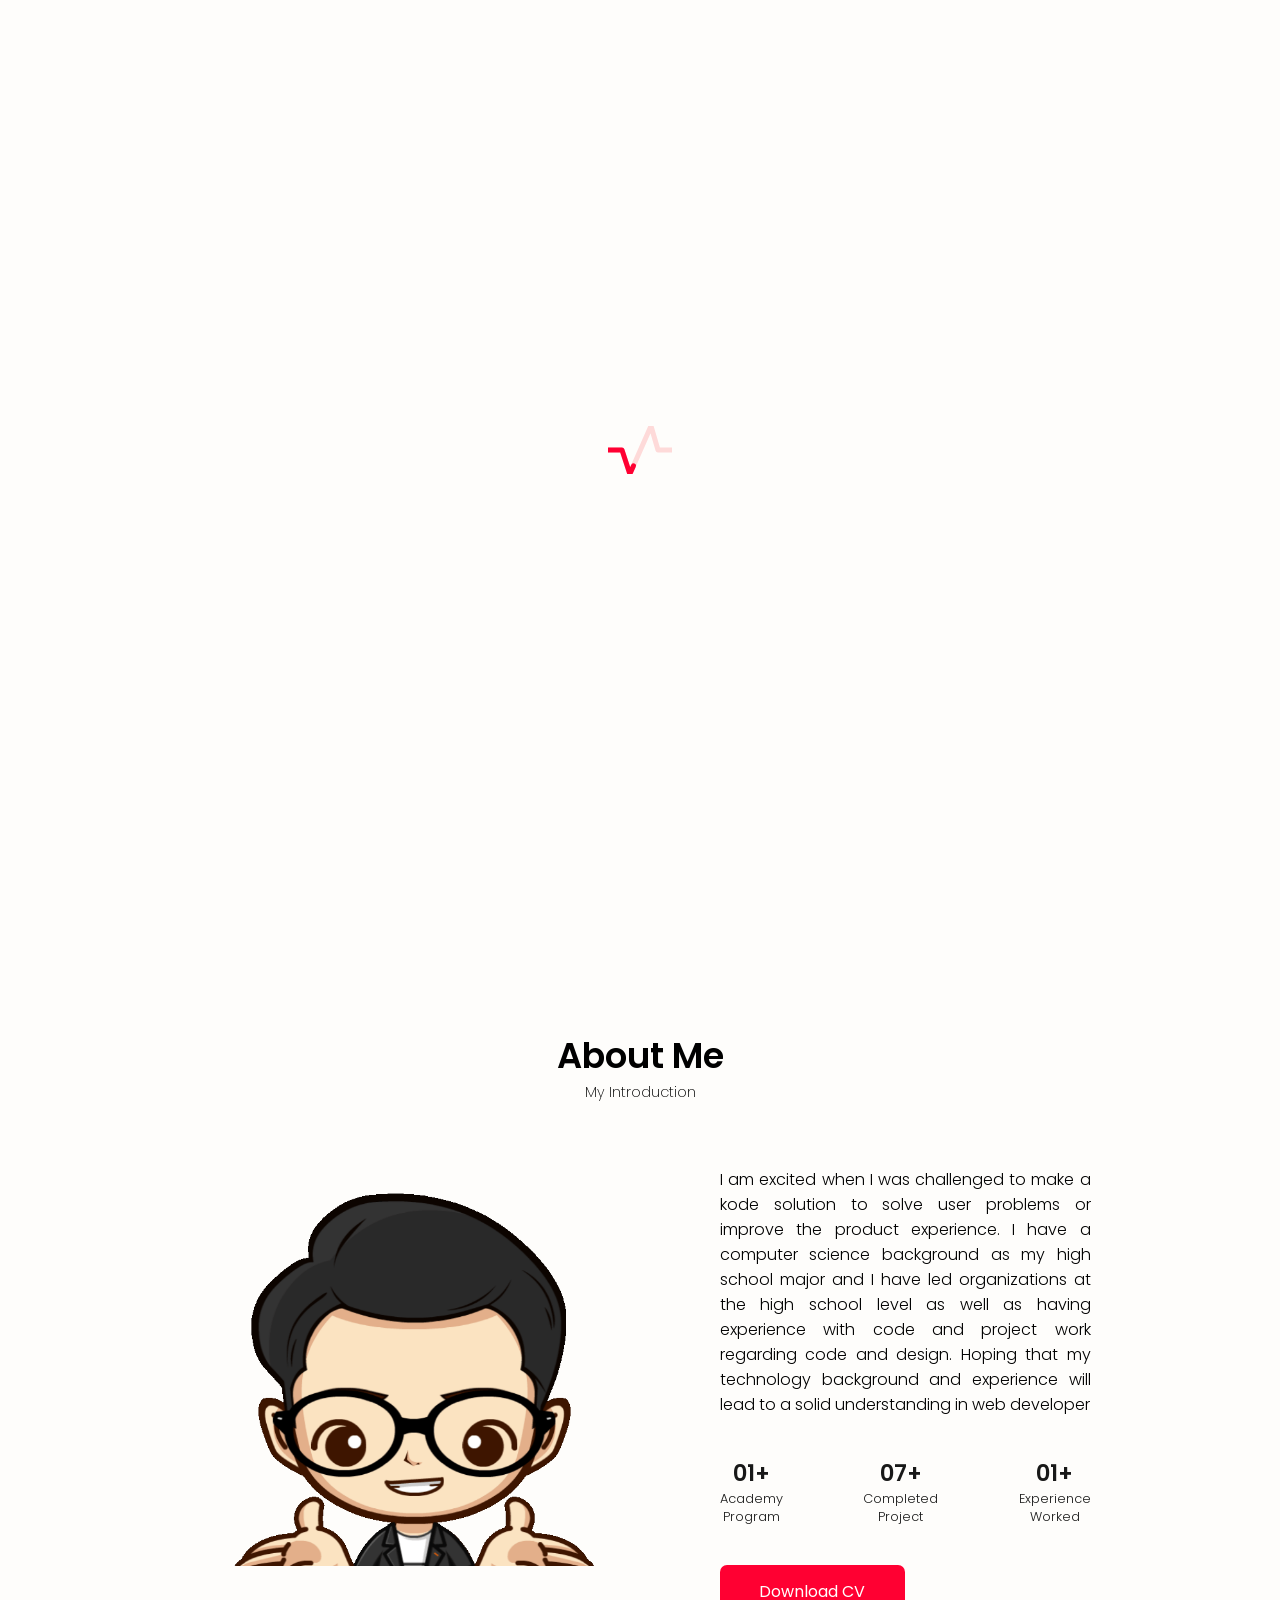
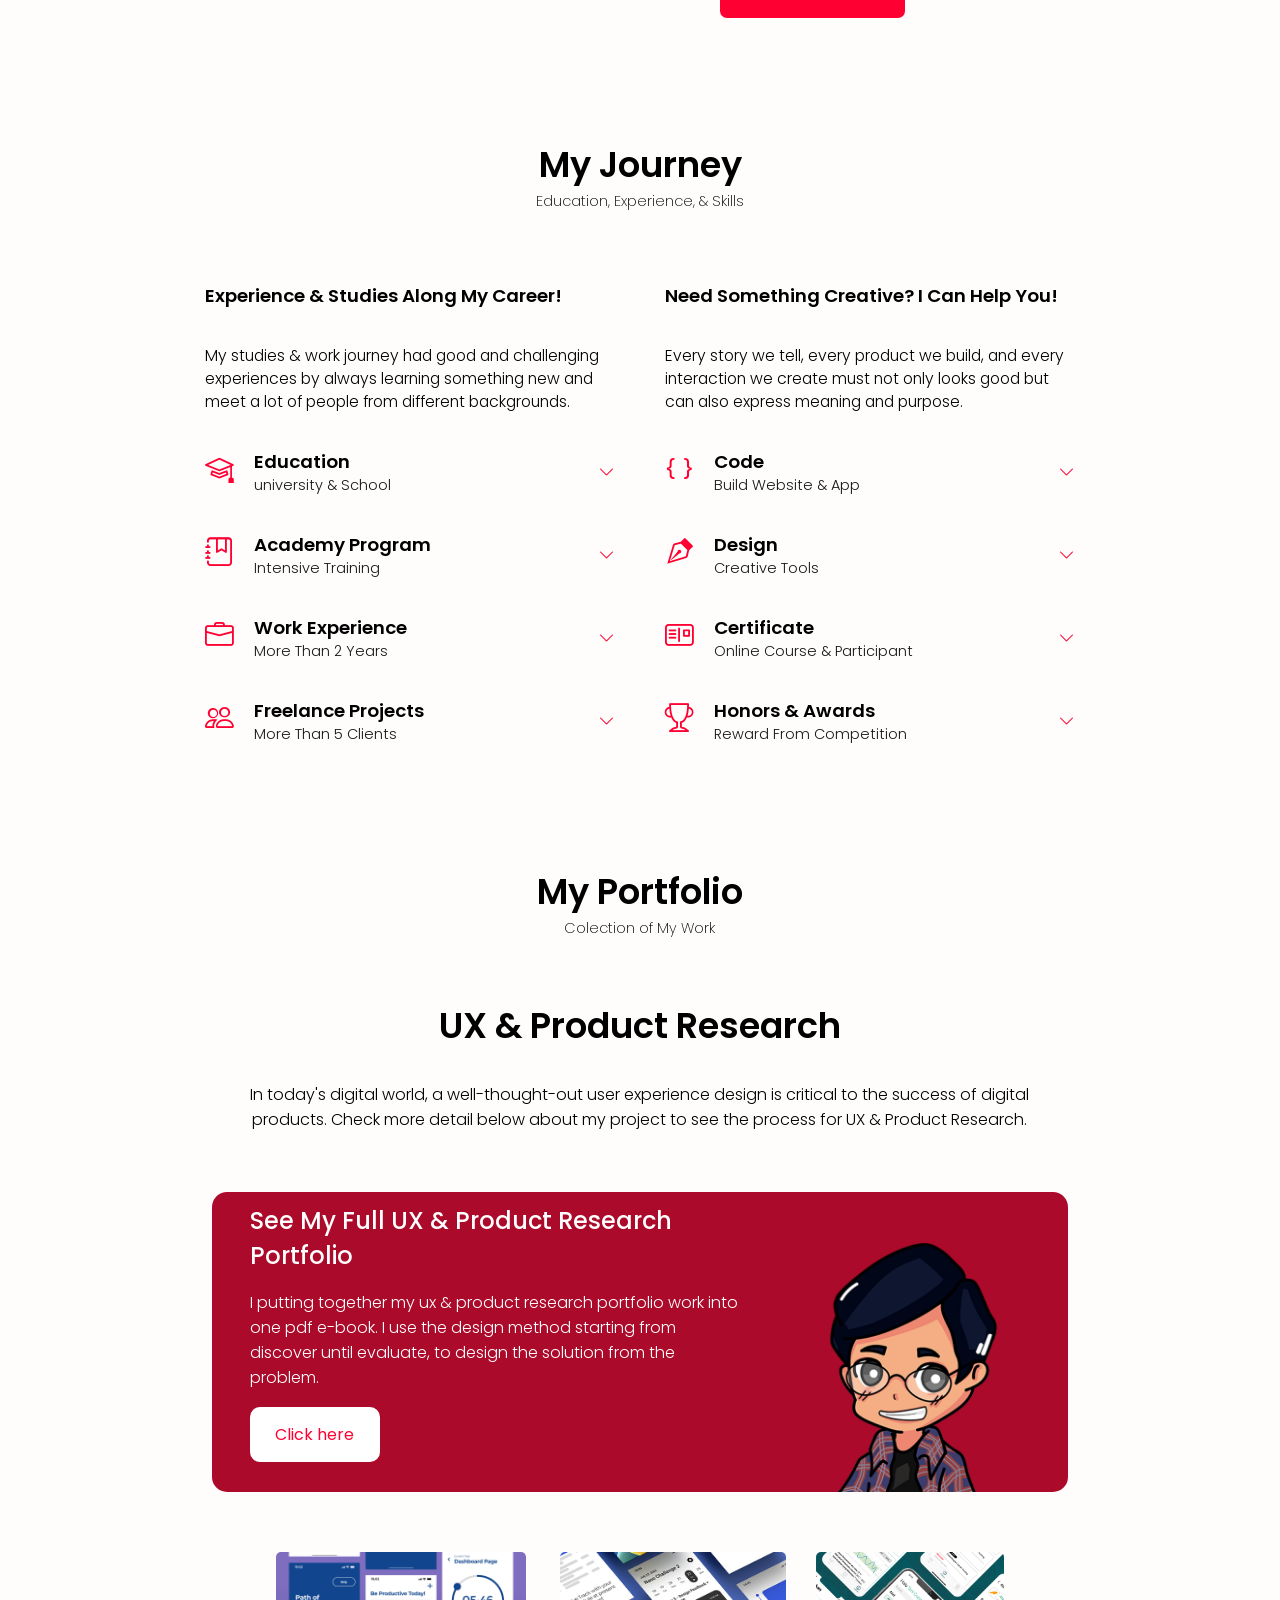
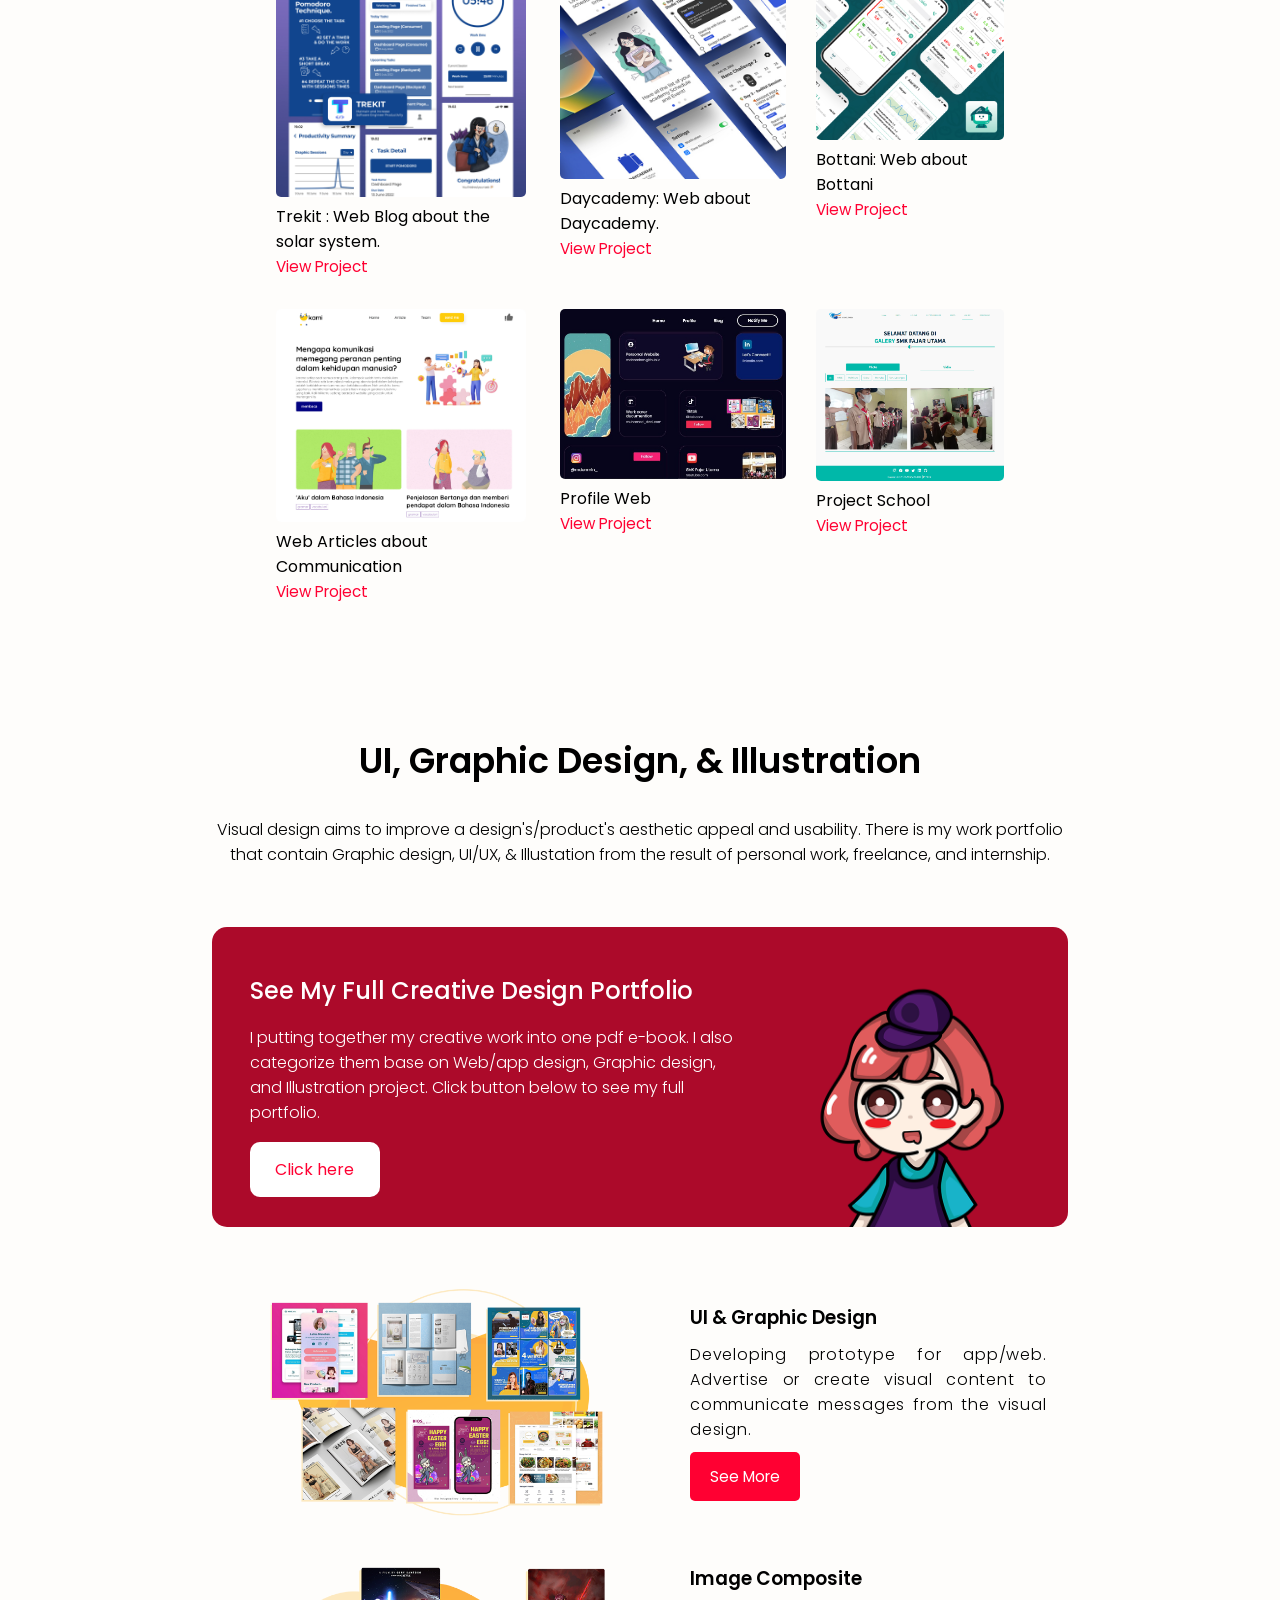
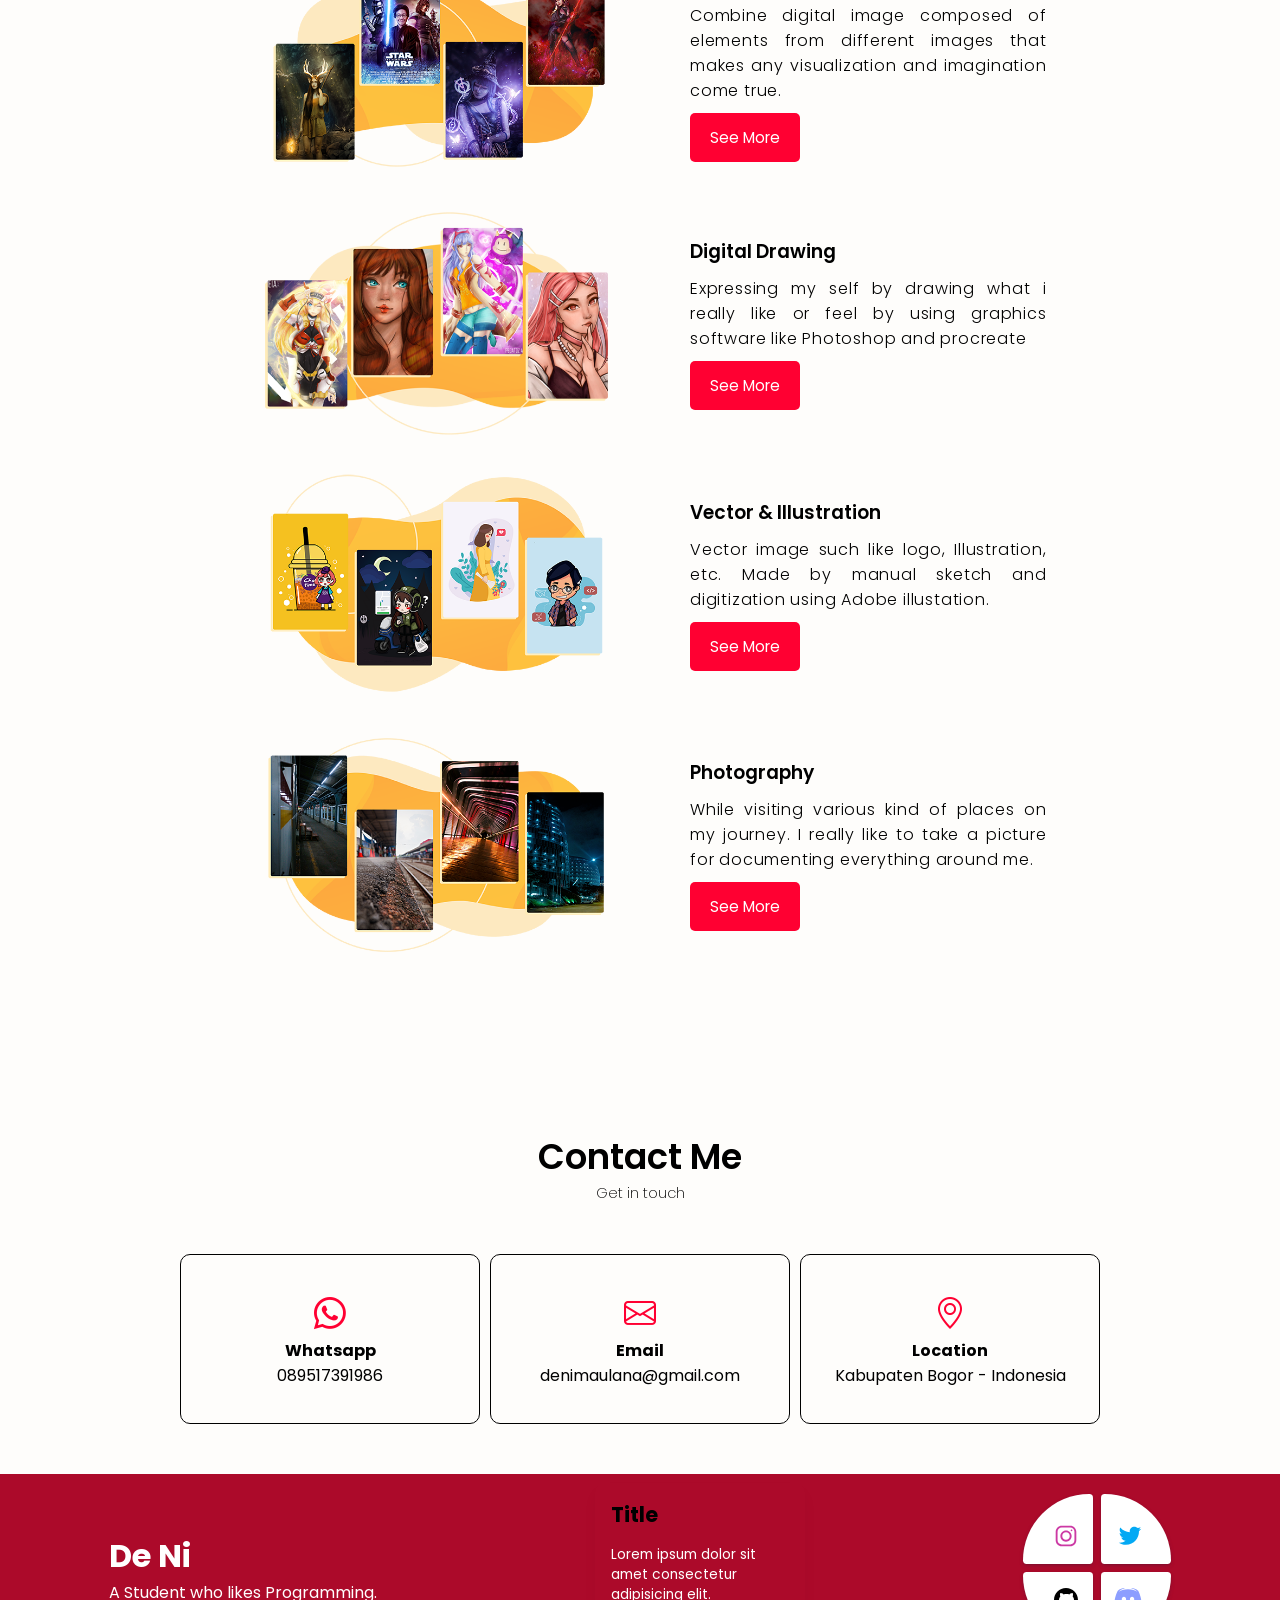
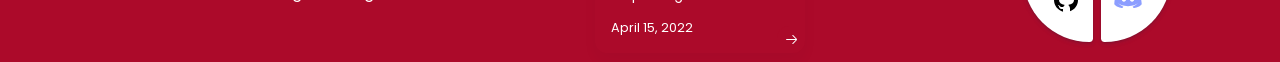
==== commit f53683ad: "load" ====
--- a/index.html
+++ b/index.html
@@ -21,12 +21,12 @@
 <body id="body">
 
   <!-- Loading -->
-  <!-- <div class="loading">
+  <div class="loading">
     <svg width="64px" height="48px">
         <polyline points="0.157 23.954, 14 23.954, 21.843 48, 43 0, 50 24, 64 24" id="back"></polyline>
         <polyline points="0.157 23.954, 14 23.954, 21.843 48, 43 0, 50 24, 64 24" id="front"></polyline>
     </svg>
-  </div> -->
+  </div>
   
   <!-- navbar -->
   <div class="navigation-mobile">
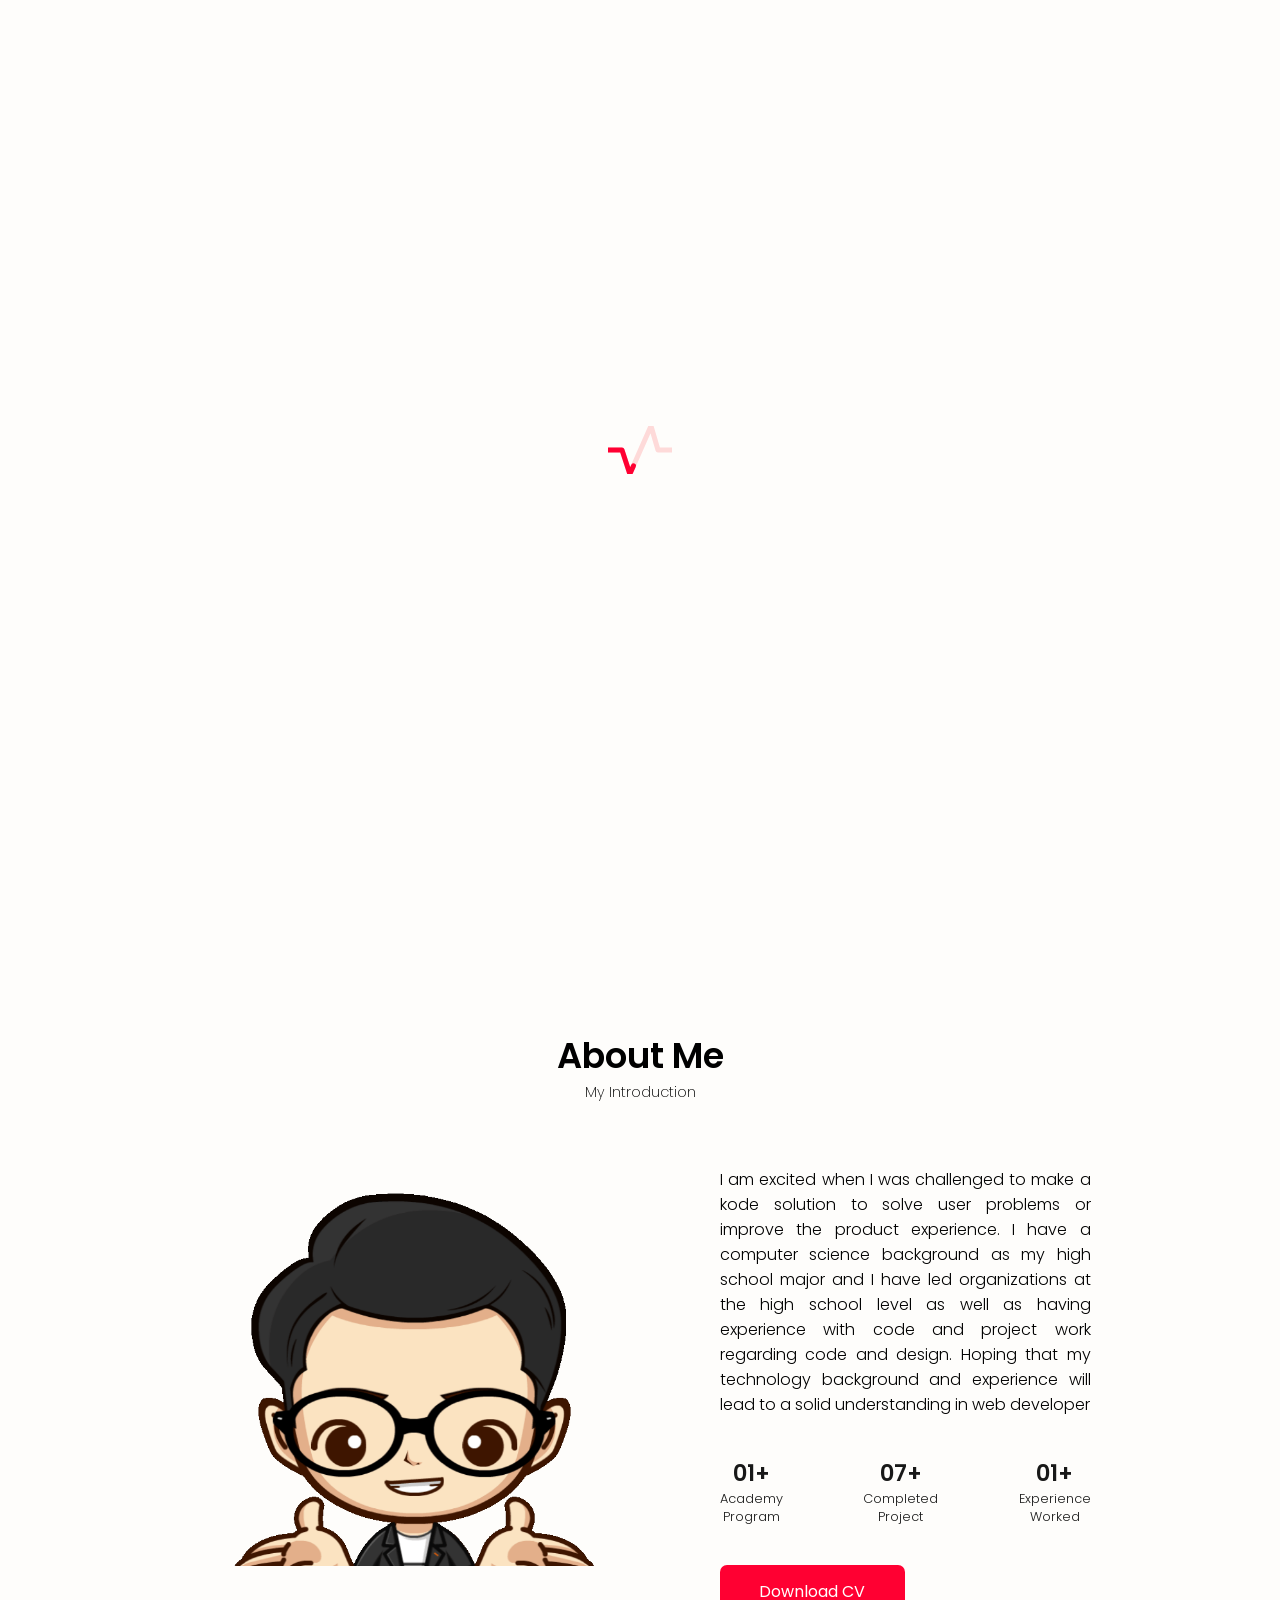
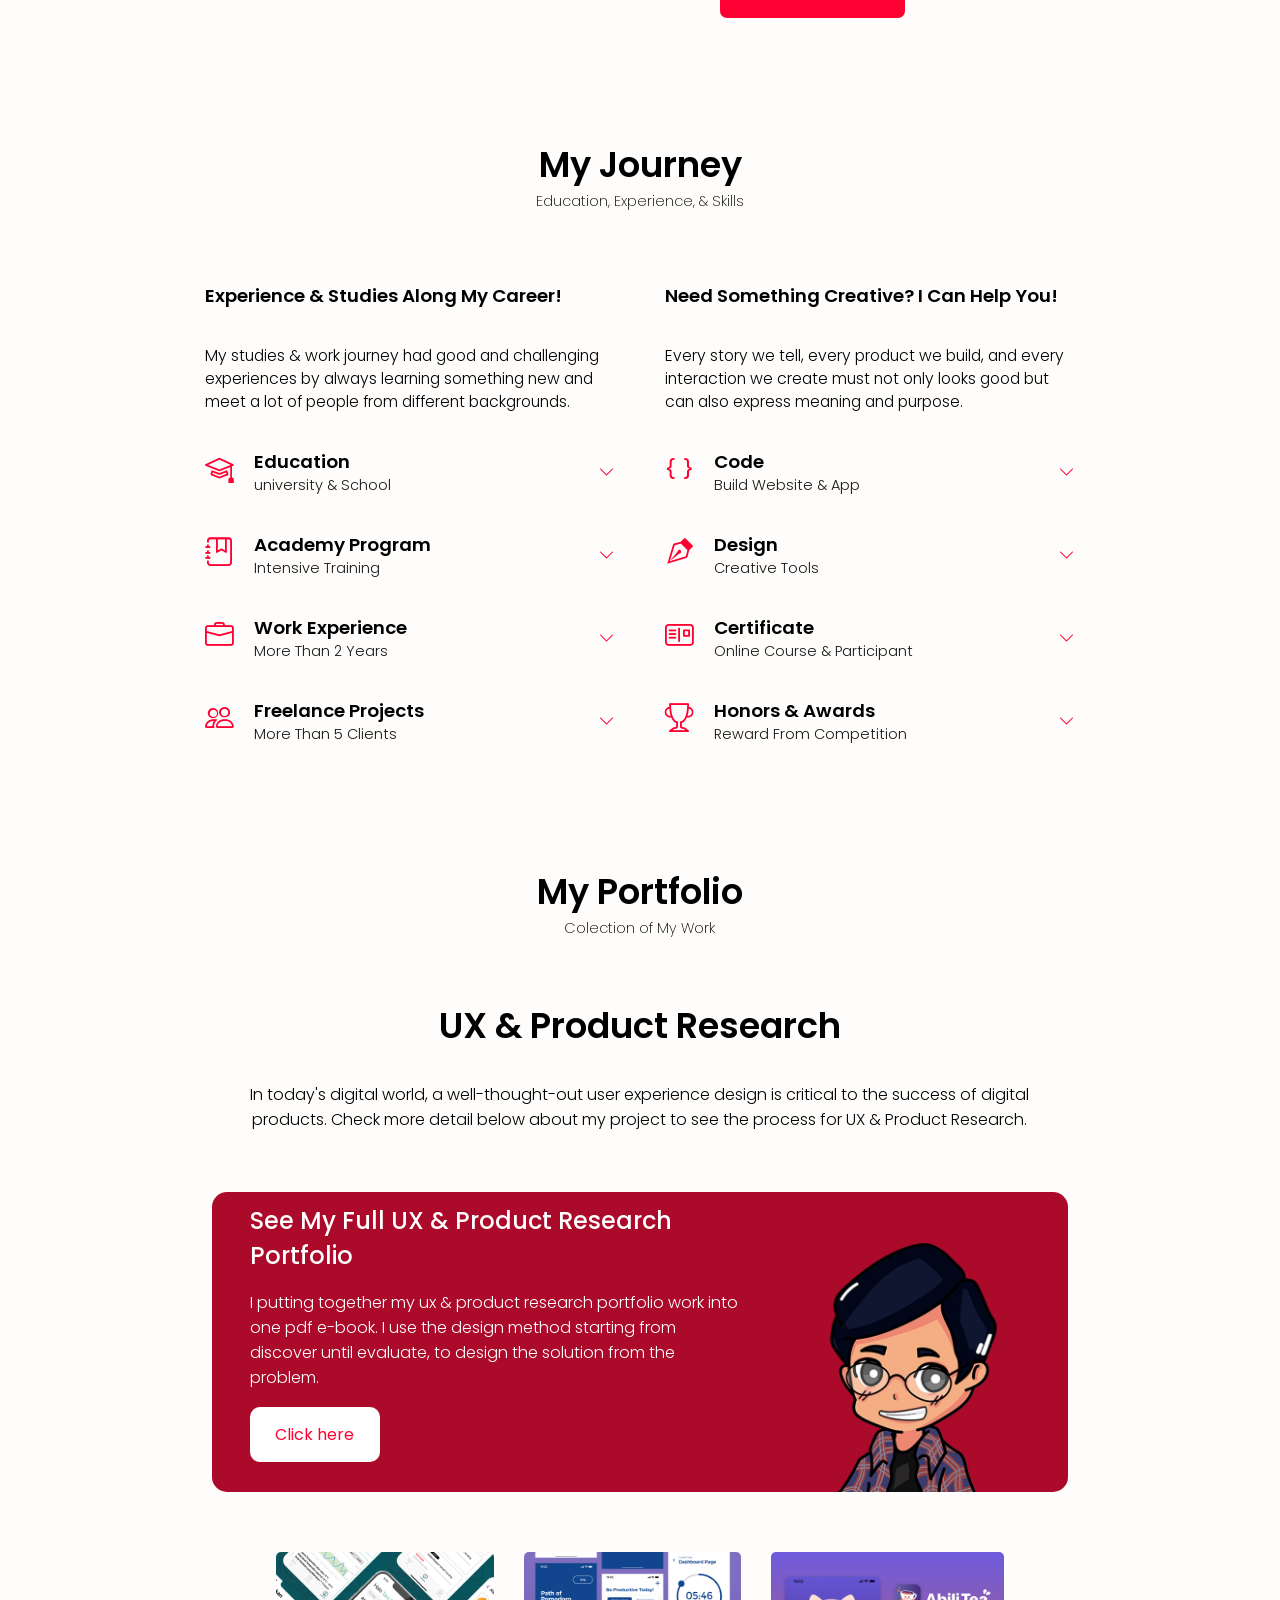
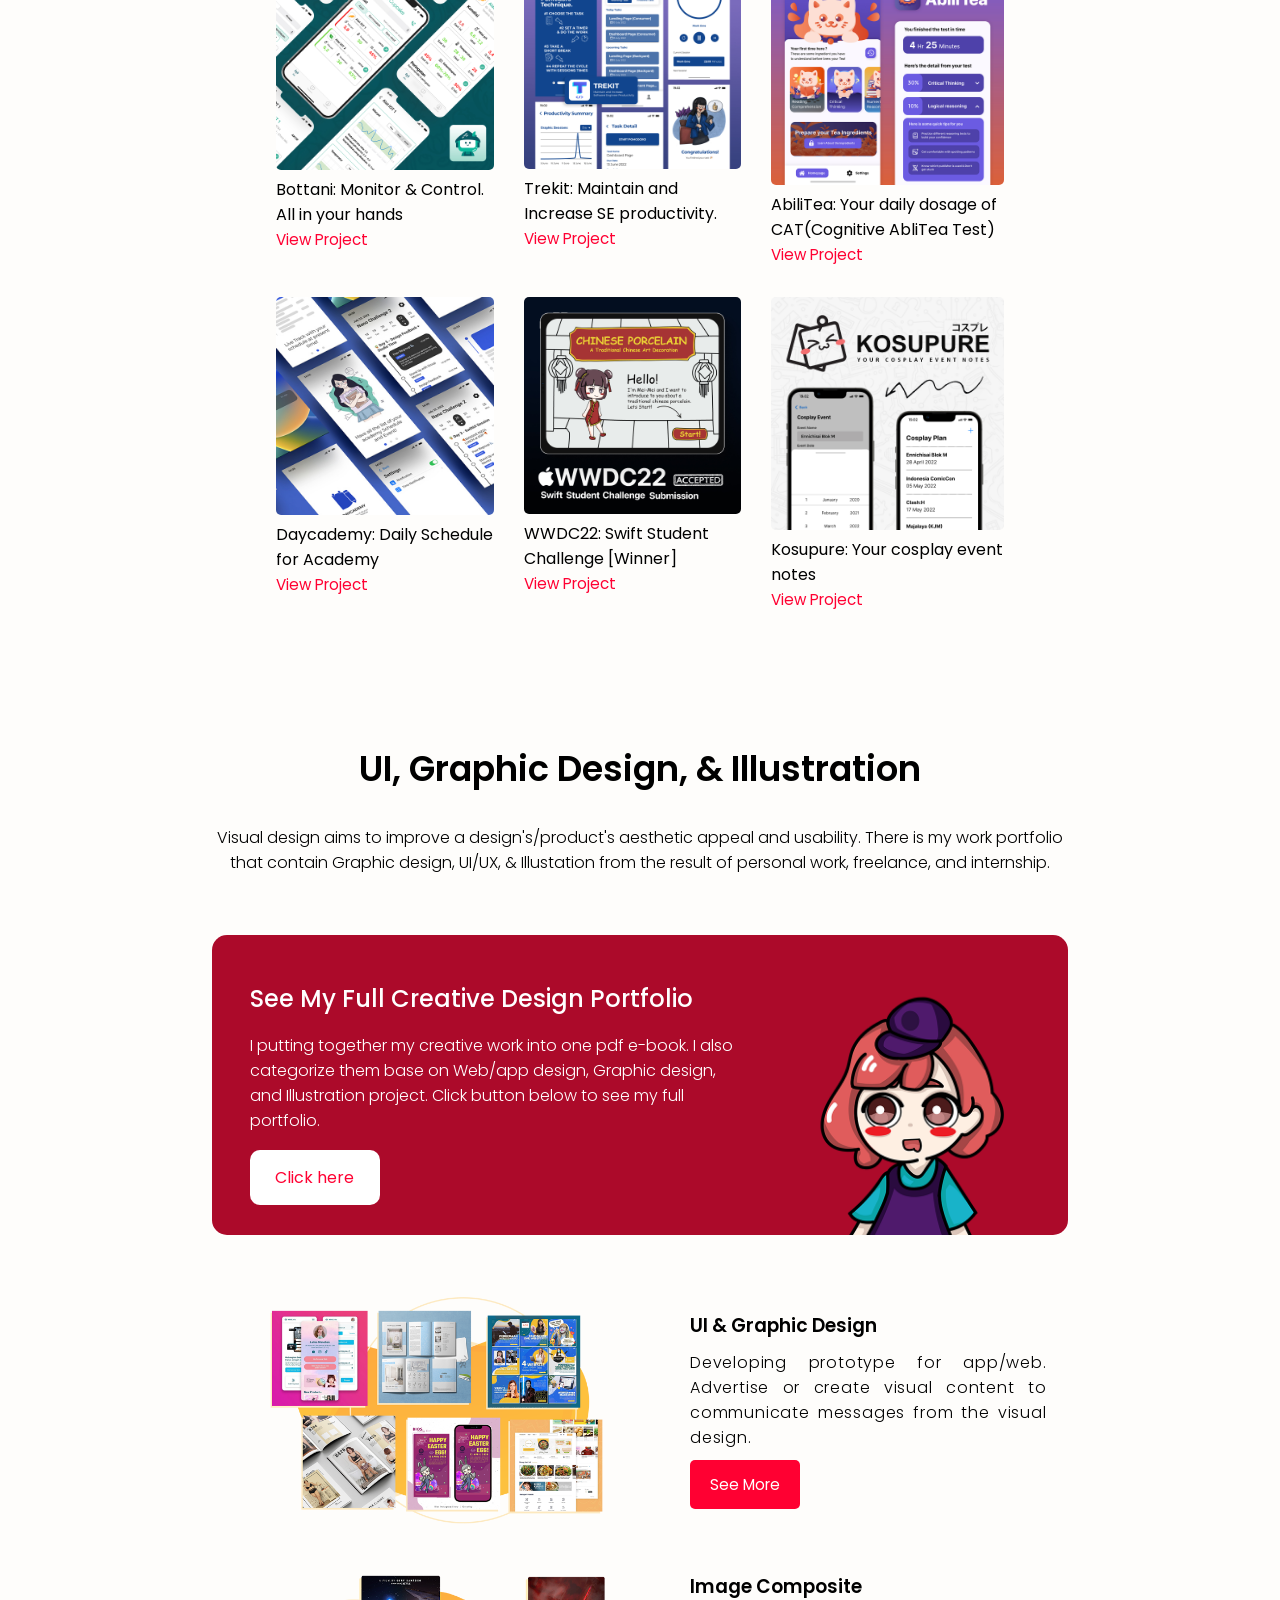
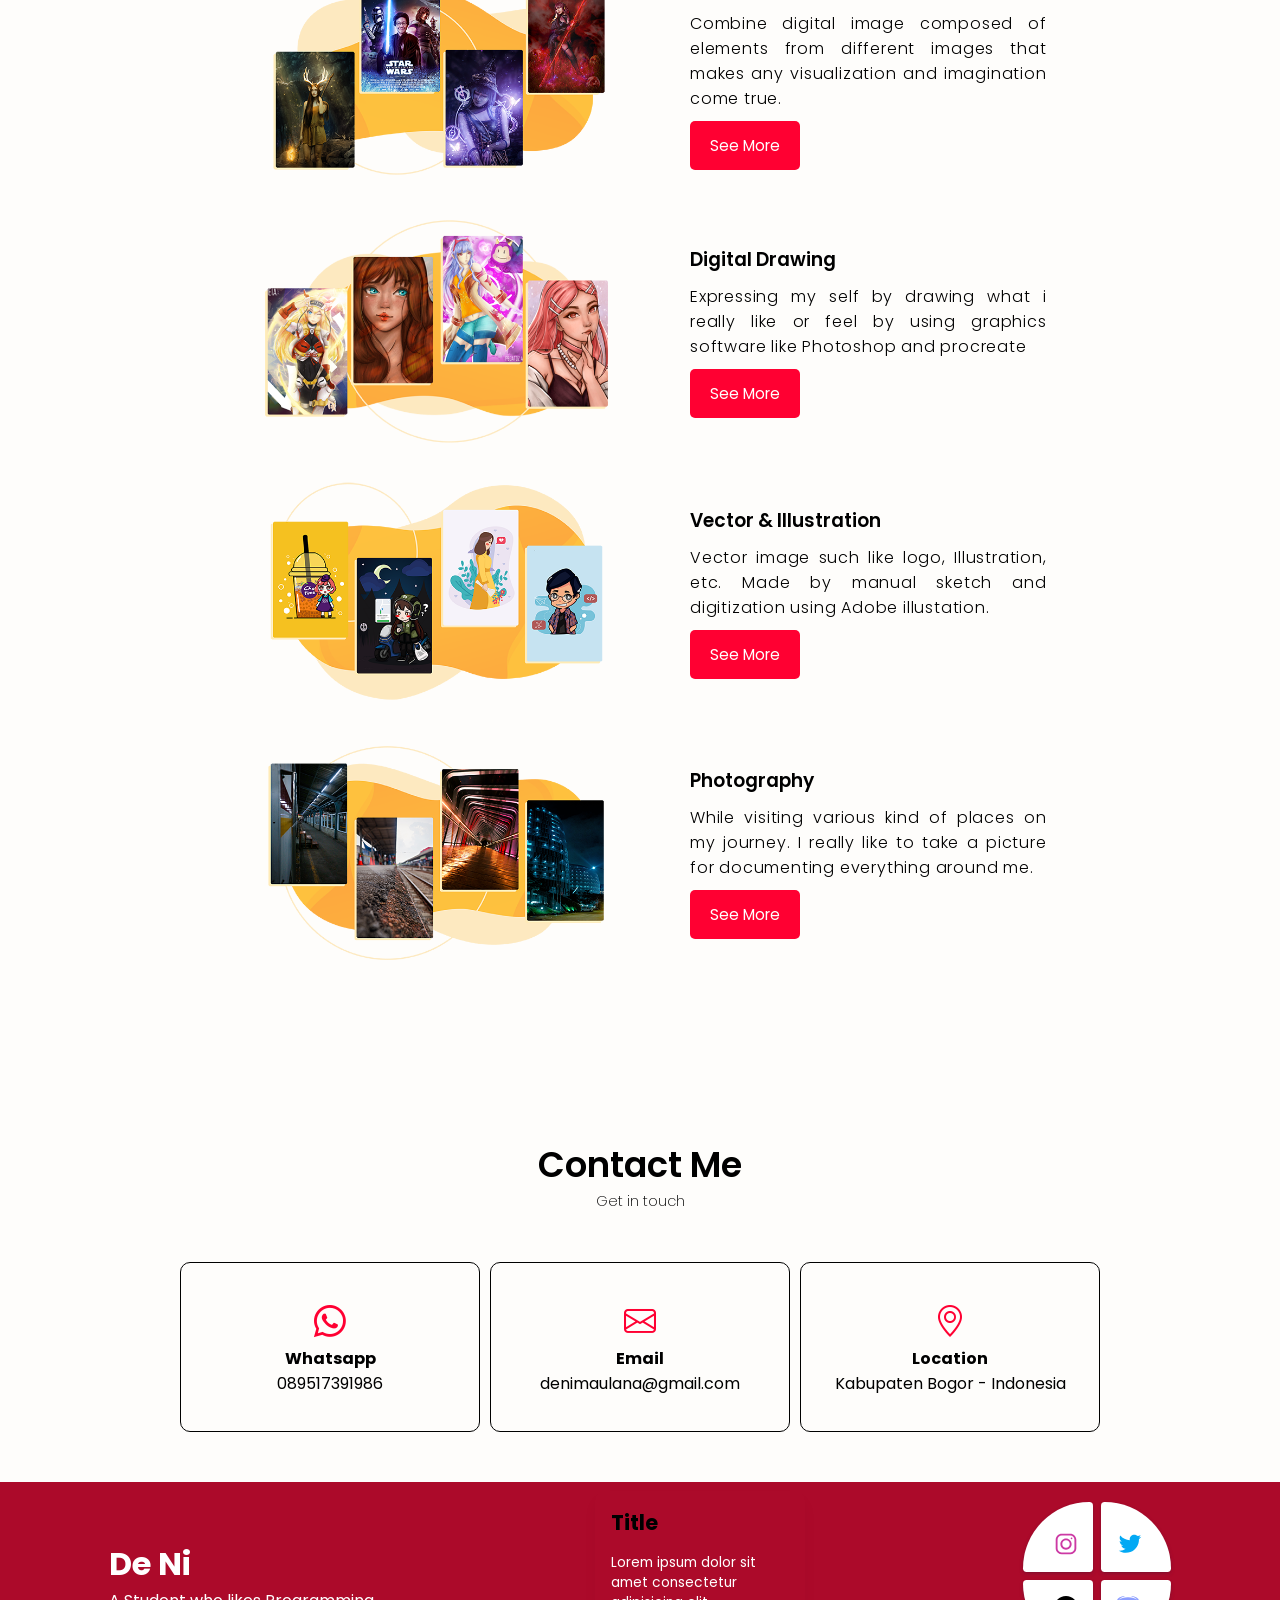
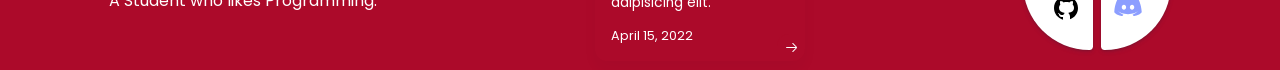
==== commit dc62d303: "fix" ====
--- a/index.html
+++ b/index.html
@@ -544,33 +544,33 @@
           </div>
           <div class="main-col">
             <div class="col">
+              <img src="img/Bottani.jpg" alt="">
+              <h4>Bottani: Monitor & Control. All in your hands</h4>
+              <a href="">View Project</a>
+            </div>
+            <div class="col">
               <img src="img/Trekit.jpg" alt="">
-              <h4>Trekit : Web Blog about the solar system.  </h4>
+              <h4>Trekit: Maintain and Increase SE productivity.</h4>
               <a href="">View Project</a>
             </div>
             <div class="col">
+              <img src="img/AbiliTea.png" alt="">
+              <h4>AbiliTea: Your daily dosage of CAT(Cognitive AbliTea Test)</h4>
+              <a href="">View Project</a>
+            </div>
+            <div class="col">
               <img src="img/Daycademy.jpg" alt="">
-              <h4>Daycademy: Web about Daycademy.</h4>
+              <h4>Daycademy: Daily Schedule for Academy</h4>
               <a href="">View Project</a>
             </div>
             <div class="col">
-              <img src="img/Bottani.jpg" alt="">
-              <h4>Bottani: Web about Bottani</h4>
+              <img src="img/ChinesePorcelain.jpg" alt="">
+              <h4>WWDC22: Swift Student Challenge [Winner]</h4>
               <a href="">View Project</a>
             </div>
             <div class="col">
-              <img src="img/komunikasi.png" alt="">
-              <h4>Web Articles about Communication</h4>
-              <a href="">View Project</a>
-            </div>
-            <div class="col">
-              <img src="img/goBlog.JPG" alt="">
-              <h4>Profile Web</h4>
-              <a href="">View Project</a>
-            </div>
-            <div class="col">
-              <img src="img/sekolah.png" alt="">
-              <h4>Project School</h4>
+              <img src="img/Kosupure.jpg" alt="">
+              <h4>Kosupure: Your cosplay event notes</h4>
               <a href="">View Project</a>
             </div>
           </div>
--- a/portfolio.css
+++ b/portfolio.css
@@ -748,10 +748,8 @@
   ;
   gap: 30px;
 }
-#portfolio .main-col .col img{
-  /* height: 240px; */
-  width: 100%;
-  object-fit: cover;
+#portfolio .row .content-main img{
+  height: 250px;
 }
 #portfolio .main-col .col:nth-child(1){
   grid-area: col1;
@@ -771,11 +769,11 @@
 #portfolio .main-col .col:nth-child(6){
   grid-area: col6;
 }
-#portfolio .row:nth-child(3) .main-col .col img{
-  max-height: 245px;
-  width: 250px;
-
-  border-radius: 5px;
+#portfolio .row:nth-child(4) .main-col .col img{
+  grid-area: img;
+  width: 50%;
+  height: 100%;
+  padding: 0 30px;
 }
 #portfolio .main-col h4{
   font-weight: 400;
@@ -797,12 +795,10 @@
   display: flex;
   gap: 50px;
 }
-#portfolio .row:nth-child(4) .main-col .col img{
-  grid-area: img;
-  width: 50%;
-  height: 100%;
-
-  padding: 0 30px;
+#portfolio .row:nth-child(3) .main-col .col img{
+  max-height: 245px;
+  width: 250px;
+  border-radius: 5px;
 }
 #portfolio .row:nth-child(4) .main-col .col div{
   grid-area: tex;
@@ -1367,6 +1363,8 @@
     'col5 col6'
     ;
     gap: 20px;
+   
+    justify-content: center;
   }
   #portfolio .row:nth-child(3) .main-col .col img{
     height: 160px;
